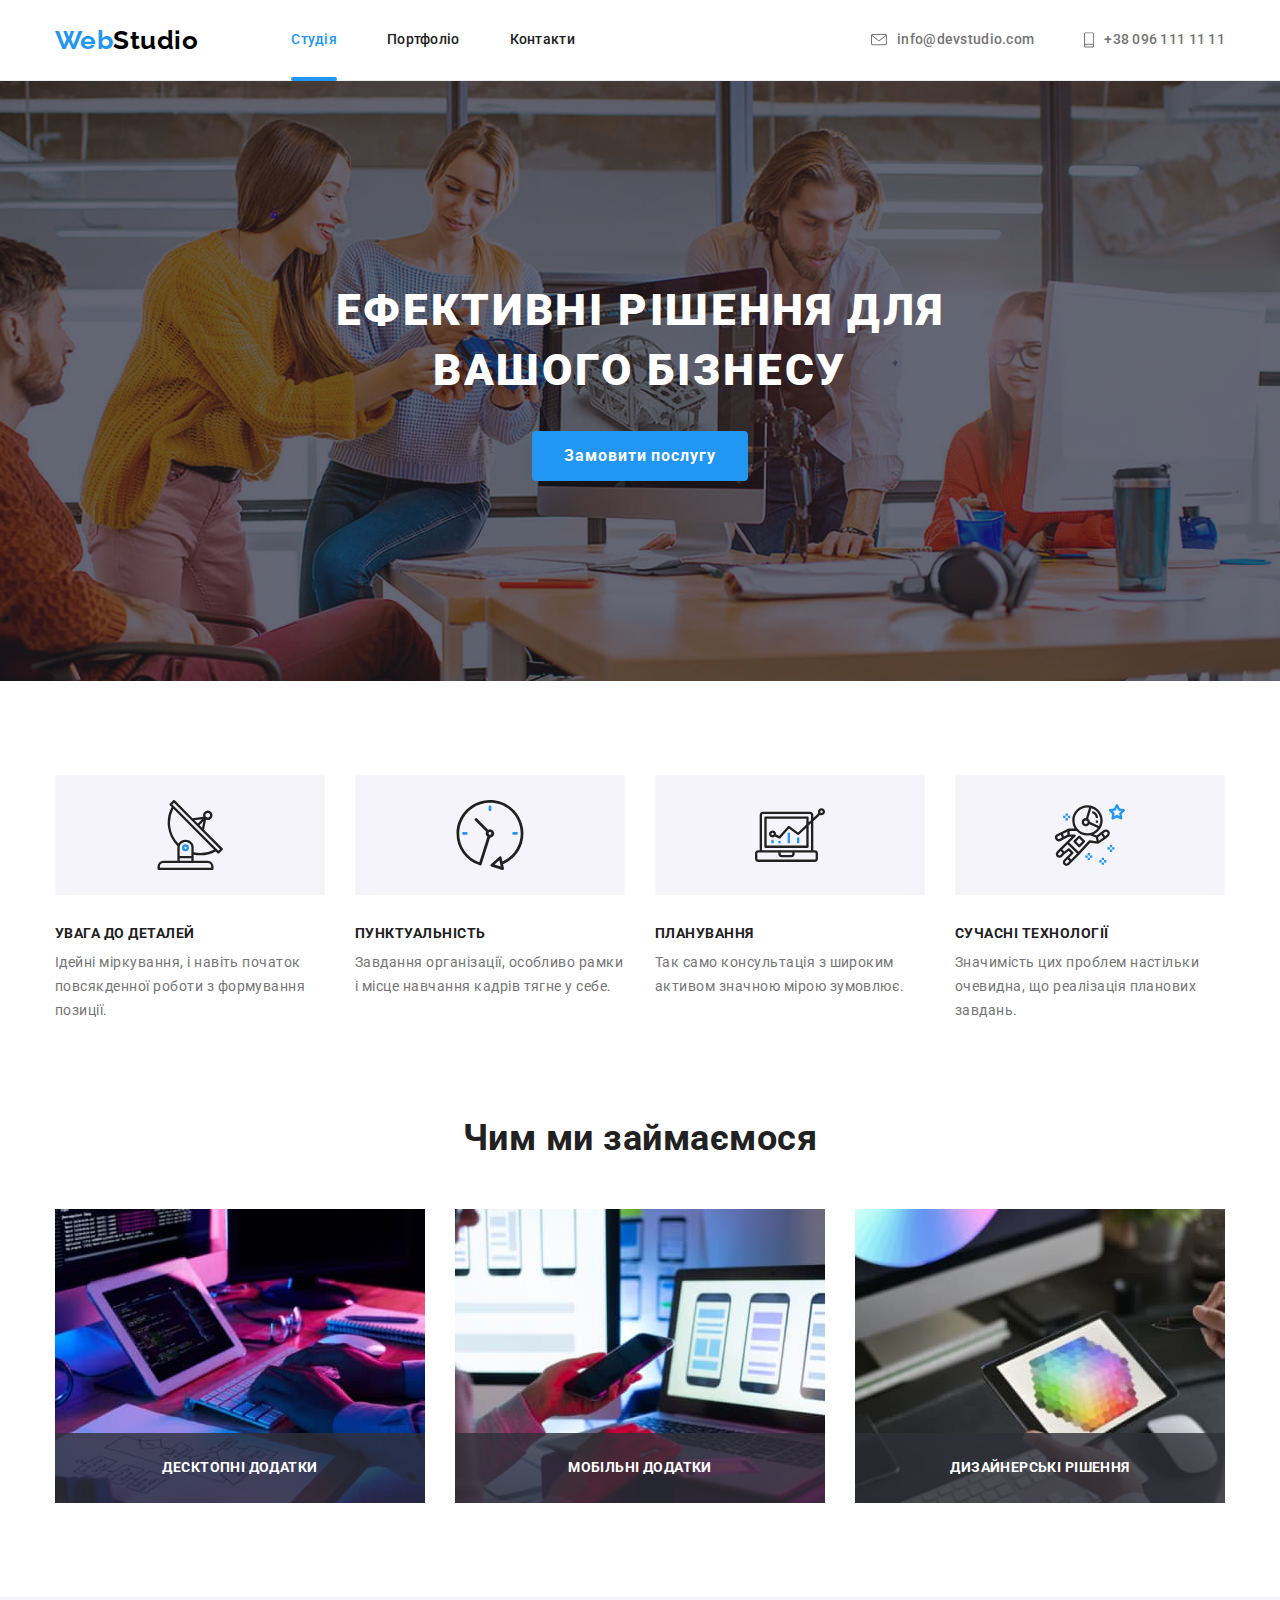
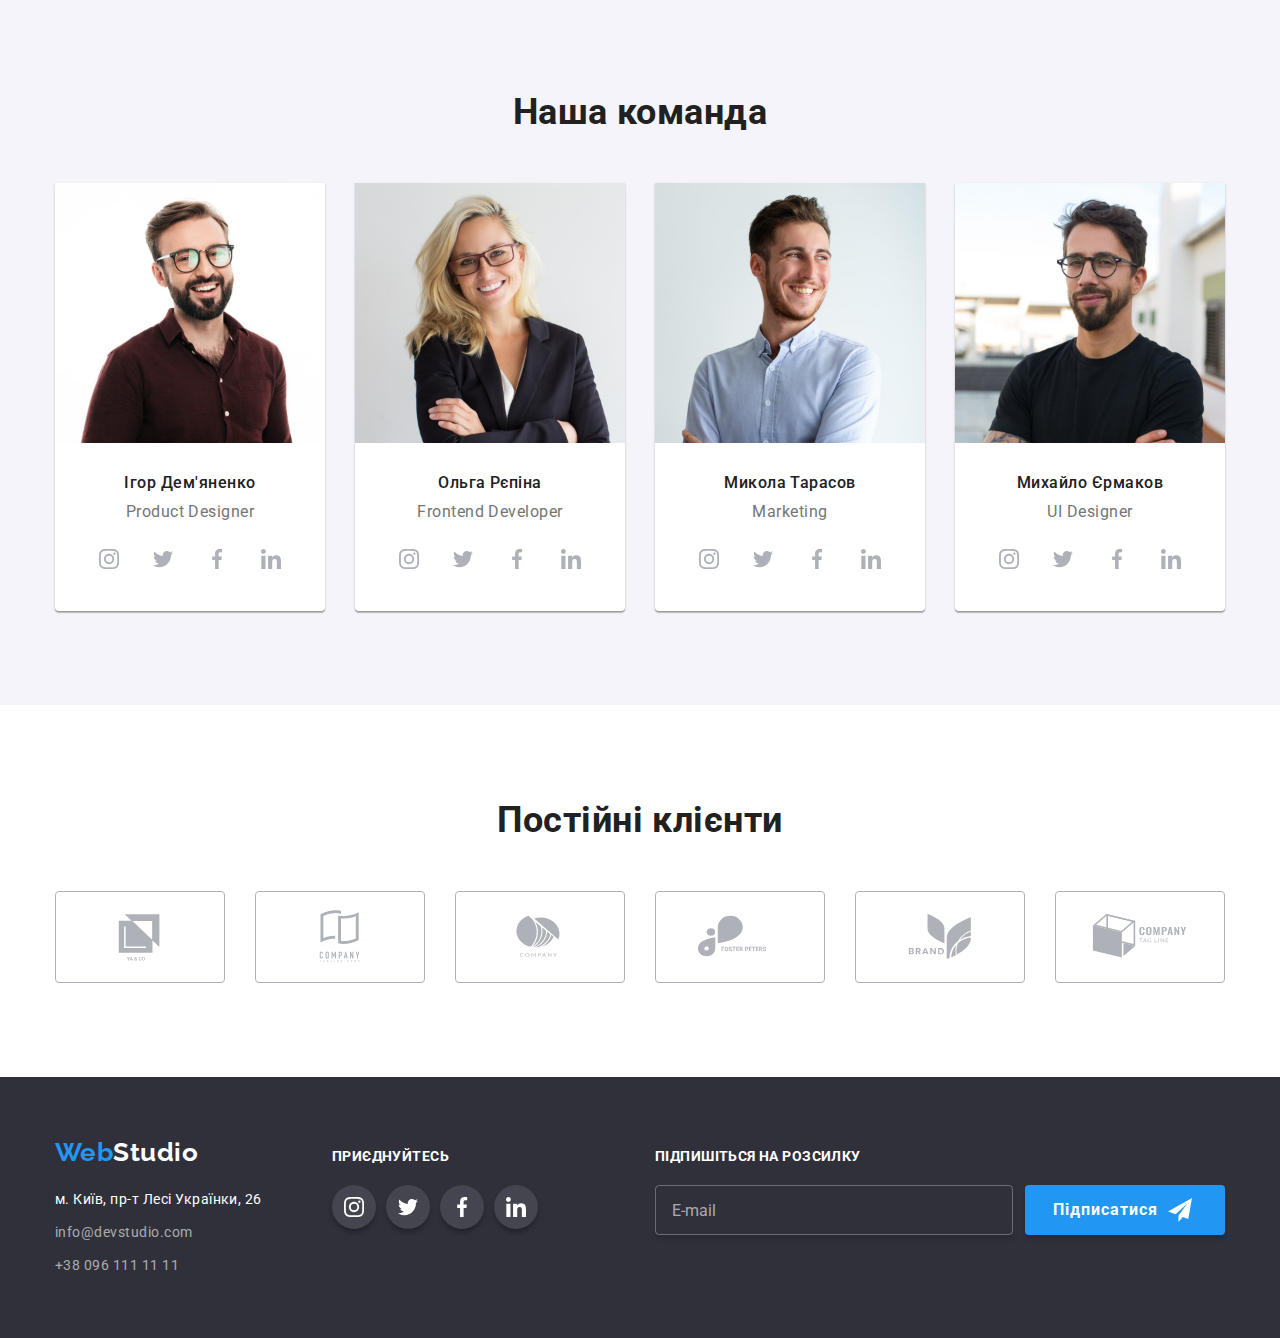
==== index.html @ f91b56c7 "Создаёт goit-markup-hw-08" ====
<!DOCTYPE html>
<html lang="uk">
<head>
  <meta charset="UTF-8">
  <meta http-equiv="X-UA-Compatible" content="IE=edge">
  <meta name="viewport" content="width=device-width, initial-scale=1.0">
  <title>Студія</title>
  <link href="https://fonts.googleapis.com/css2?family=Raleway:wght@700&family=Roboto:wght@400;500;700;900&display=swap"
    rel="stylesheet">
  <link rel="stylesheet" href="https://cdnjs.cloudflare.com/ajax/libs/modern-normalize/1.1.0/modern-normalize.min.css">
  <link rel="stylesheet" href="./css/style.css">
  <link rel="stylesheet" href="./css/main.min.css">
</head>

<body>
  <!--Шапка сайту-->
  <header class="page-header">
    <div class="container header">
      <nav class="header__nav-site">
        <a href="#" lang="en" class="header__logo">
          <span class="header__logo-web">Web</span>Studio
        </a>
        <ul class="header__nav  list">
          <li class="header__nav-item header__item-current"><a href="#" class="header__link-current">Студія</a></li>
          <li class="header__nav-item"><a href="./portfolio.html" class="header__nav-link">Портфоліо</a></li>
          <li class="header__nav-item"><a href="#" class="header__nav-link">Контакти</a></li>
        </ul>
      </nav>
      <ul class="header__com list">
        <li class="header__com-item">
          <a href="mailto:info@devstudio.com" class="header__com-link header__com-icon">
              <svg class="header__icon-mail" width="16" height="12">
                <use href="./images/icons.svg#icon-mail"></use>
              </svg>
            info@devstudio.com 
          </a>
        </li>
        <li class="header__com-item">
          <a href="tel:+380961111111" class="header__com-link header__com-icon">
            <svg class="header__icon-phone" width="10" height="16">
              <use href="./images/icons.svg#icon-phone"></use>
            </svg>
            +38 096 111 11 11
          </a>
        </li>
      </ul>
    </div>
  </header>

  <main>
    <!--Герой-->
    <div>
      <section class="hero">
        <div class="container ">
          <h1 class="hero-title">Ефективні рішення для<br> вашого бізнесу</h1>
          <button type="button" class="button-hero" data-modal-open>Замовити послугу</button>
        </div>
      </section>
    </div>
    <!--Особливості-->
    <section class="section-features">
      <div class="container">
        <h2 class="visually-hidden">Особливості</h2>

        <ul class="features list">
          <li class="feature-item">
            <div class="icon-features">
              <svg class="icon-antenna" width="70" height="70">
                <use href="./images/icons.svg#icon-antenna"></use>
              </svg>
            </div>
            <h3 class="title">УВАГА ДО ДЕТАЛЕЙ</h3>
            <p class="text">Ідейні міркування, і навіть початок повсякденної роботи з формування позиції.</p>
          </li>
          <li class="feature-item">
            <div class="icon-features">
              <svg class="icon-clock" width="70" height="70">
                <use href="./images/icons.svg#icon-clock"></use>
              </svg>
            </div>
            <h3 class="title">ПУНКТУАЛЬНІСТЬ</h3>
            <p class="text">Завдання організації, особливо рамки і місце навчання кадрів тягне у себе.</p>
          </li>
          <li class="feature-item">
            <div class="icon-features">
              <svg class="icon-diagram" width="70" height="70">
                <use href="./images/icons.svg#icon-diagram"></use>
              </svg>
            </div>
            <h3 class="title">ПЛАНУВАННЯ</h3>
            <p class="text">Так само консультація з широким активом значною мірою зумовлює.</p>
          </li>
          <li class="feature-item">
            <div class="icon-features">
              <svg class="icon-astronaut" width="70" height="70">
                <use href="./images/icons.svg#icon-astronaut"></use>
              </svg>
            </div>
              <h3 class="title">СУЧАСНІ ТЕХНОЛОГІЇ</h3>
              <p class="text">Значимість цих проблем настільки очевидна, що реалізація планових завдань.</p>
          </li>
        </ul>
      </div>
    </section>
    <!--Чим займаемося-->
    <section class="section">
      <div class="container">
        <h2 class="section-title">Чим ми займаємося</h2>
        <ul class="work list">
          <li class="work-item">
            <img src="./images/box1.jpg" alt="робота на планшеті" width="370">
            <p class="work-text">Десктопні додатки</p>
          </li>
          <li class="work-item">
            <img src="./images/box2.jpg" alt="робота на ноутбуці" width="370">
            <p class="work-text">Мобільні додатки</p>
          </li>
          <li class="work-item">
            <img src="./images/box3.jpg" alt="робота з електронним перо" width="370">
            <p class="work-text">Дизайнерські рішення</p>
          </li>
        </ul>
      </div>
    </section>
    <!--Команда-->
    <section class="section section-staff">
      <div class="container">
        <h2 class="section-title">Наша команда</h2>
        <ul class="staff list">
          <li class="staff-item">
            <img src="./images/img.jpg" alt="хлопець в темній сорочці" width="270">
            <div class="staff-border">
              <h3 class="title">Ігор Дем'яненко</h3>
              <p class="text" lang="en">Product Designer</p>
              <ul class="staff-soc-list list">
                <li class="staff-soc-item">
                  <a href="#" class="staff-soc-link">
                    <svg class="staff-soc-icon" width="20" height="20">
                      <use href="./images/icons.svg#icon-instagram"></use>
                    </svg>
                  </a>
                </li>
                <li class="staff-soc-item">
                  <a href="#" class="staff-soc-link">
                    <svg class="staff-soc-icon" width="20" height="20">
                      <use href="./images/icons.svg#icon-twitter"></use>
                    </svg>
                  </a>
                </li>
                <li class="staff-soc-item">
                  <a href="#" class="staff-soc-link">
                    <svg class="staff-soc-icon" width="20" height="20">
                      <use href="./images/icons.svg#icon-facebook"></use>
                    </svg>
                  </a>
                </li>
                <li class="staff-soc-item">
                  <a href="#" class="staff-soc-link">
                    <svg class="staff-soc-icon" width="20" height="20">
                      <use href="./images/icons.svg#icon-linkedin"></use>
                    </svg>
                  </a>
                </li>
              </ul>
            </div>
          </li>
          <li class="staff-item">
            <img src="./images/img(1).jpg" alt="дивчина" width="270">
            <div class="staff-border">
              <h3 class="title">Ольга Рєпіна</h3>
              <p class="text" lang="en">Frontend Developer</p>
              <ul class="staff-soc-list list">
                <li class="staff-soc-item">
                  <a href="#" class="staff-soc-link">
                    <svg class="staff-soc-icon" width="20" height="20">
                      <use href="./images/icons.svg#icon-instagram"></use>
                    </svg>
                  </a>
                </li>
                <li class="staff-soc-item">
                  <a href="#" class="staff-soc-link">
                    <svg class="staff-soc-icon" width="20" height="20">
                      <use href="./images/icons.svg#icon-twitter"></use>
                    </svg>
                  </a>
                </li>
                <li class="staff-soc-item">
                  <a href="#" class="staff-soc-link">
                    <svg class="staff-soc-icon" width="20" height="20">
                      <use href="./images/icons.svg#icon-facebook"></use>
                    </svg>
                  </a>
                </li>
                <li class="staff-soc-item">
                  <a href="#" class="staff-soc-link">
                    <svg class="staff-soc-icon" width="20" height="20">
                      <use href="./images/icons.svg#icon-linkedin"></use>
                    </svg>
                  </a>
                </li>
              </ul>
            </div>
          </li>
          <li class="staff-item">
            <img src="./images/img(2).jpg" alt="хлопець у світлій сорочці" width="270">
            <div class="staff-border">
              <h3 class="title">Микола Тарасов</h3>
              <p class="text" lang="en">Marketing</p>
              <ul class="staff-soc-list list">
                <li class="staff-soc-item">
                  <a href="#" class="staff-soc-link">
                    <svg class="staff-soc-icon" width="20" height="20">
                      <use href="./images/icons.svg#icon-instagram"></use>
                    </svg>
                  </a>
                </li>
                <li class="staff-soc-item">
                  <a href="#" class="staff-soc-link">
                    <svg class="staff-soc-icon" width="20" height="20">
                      <use href="./images/icons.svg#icon-twitter"></use>
                    </svg>
                  </a>
                </li>
                <li class="staff-soc-item">
                  <a href="#" class="staff-soc-link">
                    <svg class="staff-soc-icon" width="20" height="20">
                      <use href="./images/icons.svg#icon-facebook"></use>
                    </svg>
                  </a>
                </li>
                <li class="staff-soc-item">
                  <a href="#" class="staff-soc-link">
                    <svg class="staff-soc-icon" width="20" height="20">
                      <use href="./images/icons.svg#icon-linkedin"></use>
                    </svg>
                  </a>
                </li>
              </ul>
            </div>
          </li>
          <li class="staff-item">
            <img src="./images/img(3).jpg" alt="хлопець в чорній футболці" width="270">
            <div class="staff-border">
              <h3 class="title">Михайло Єрмаков</h3>
              <p class="text" lang="en">UI Designer</p>
              <ul class="staff-soc-list list">
                <li class="staff-soc-item">
                  <a href="#" class="staff-soc-link">
                    <svg class="staff-soc-icon" width="20" height="20">
                      <use href="./images/icons.svg#icon-instagram"></use>
                    </svg>
                  </a>
                </li>
                <li class="staff-soc-item">
                  <a href="#" class="staff-soc-link">
                    <svg class="staff-soc-icon" width="20" height="20">
                      <use href="./images/icons.svg#icon-twitter"></use>
                    </svg>
                  </a>
                </li>
                <li class="staff-soc-item">
                  <a href="#" class="staff-soc-link">
                    <svg class="staff-soc-icon" width="20" height="20">
                      <use href="./images/icons.svg#icon-facebook"></use>
                    </svg>
                  </a>
                </li>
                <li class="staff-soc-item">
                  <a href="#" class="staff-soc-link">
                    <svg class="staff-soc-icon" width="20" height="20">
                      <use href="./images/icons.svg#icon-linkedin"></use>
                    </svg>
                  </a>
                </li>
              </ul>
            </div>
          </li>
        </ul>
      </div>
    </section>
    <!--Постійні клиенти-->
    <section class="section">
      <div class="container">
        <h2 class="section-title">Постійні клієнти</h2>
        <ul class="clients-list list">
          <li class="client-item">
            <a href="#" class="client-link">
              <svg class="client-icon" width="106" height="60">
                <use href="./images/icons.svg#icon-client1"></use>
              </svg>
            </a>
              
          </li>
          <li class="client-item">
            <a href="#" class="client-link">
              <svg class="client-icon" width="106" height="60">
                <use href="./images/icons.svg#icon-client2"></use>
              </svg>
            </a>
              
          </li>
          <li class="client-item">
            <a href="#" class="client-link">
              <svg class="client-icon" width="106" height="60">
                <use href="./images/icons.svg#icon-client3"></use>
              </svg>
            </a>
              
          </li>
          <li class="client-item">
            <a href="#" class="client-link">
              <svg class="client-icon" width="106" height="60">
                <use href="./images/icons.svg#icon-client4"></use>
              </svg>
            </a>
              
          </li>
          <li class="client-item">
            <a href="#" class="client-link">
              <svg class="client-icon" width="106" height="60">
                <use href="./images/icons.svg#icon-client5"></use>
              </svg>
            </a>
              
          </li>
          <li class="client-item">
            <a href="#" class="client-link">
              <svg class="client-icon" width="106" height="60">
                <use href="./images/icons.svg#icon-client6"></use>
              </svg>
            </a>
              
          </li>
        </ul>
      </div>
    </section>
  </main>
  <!--Модальне вікно-->
  <div class="backdrop is-hidden"  data-modal>
    <div class="modal">
      <button class="modal-close" type="button"  data-modal-close>
        <svg class="close-icon" width="11" height="11">
          <use href="./images/icons.svg#icon-close"></use>
        </svg>
      </button>

      <p class="modal-title">Залиште свої дані, ми вам передзвонимо</p>
      <form class="modal-form">
        
        <div class="modal-field">
          <label class="modal-label" for="user-name">Ім'я</label>
          <div class="modal-input-svg">
            <input class="modal-input" type="text" name="name" id="user-name">
            <svg class="modal-icon" width="18" height="18">
              <use href="./images/icons.svg#icon-person-black"></use>
            </svg>
          </div>
        </div> 
        
        <div class="modal-field">
          <label class="modal-label" for="user-phon">Телефон</label>
          <div class="modal-input-svg">
            <input class="modal-input" type="tel" name="phon" id="user-phon">
            <svg class="modal-icon" width="18" height="18">
              <use href="./images/icons.svg#icon-phone-black"></use>
            </svg>
          </div>
        </div>
        
        <div class="modal-field">
          <label class="modal-label" for="user-email">Пошта</label>
          <div class="modal-input-svg">
            <input class="modal-input" type="email" name="email" id="user-email">
            <svg class="modal-icon" width="18" height="18">
              <use href="./images/icons.svg#icon-email-black"></use>
            </svg>
          </div>
        </div>
          
        <div class="modal-field">
          <label class="modal-label" for="user-text">Коментар</label>
          <textarea class="modal-comment"
            name="user-text" 
            id="user-text"
            placeholder="Введіть текст" 
          ></textarea>
        </div>
        <!-------------Кастомний чекбокс--------------->
        <label class="check-label">
          <input class="check-input" type="checkbox">
          
          <span class="check-box">
            <svg class="check-icon" width="16" height="15">
              <use href="./images/icons.svg#icon-check"></use>
            </svg>
          </span>
          <span class="check-text">Погоджуюся з розсилкою та приймаю <a href="#" class="check-pact">Умови договору</a></span>
        </label>

        <button class="button-send" type="submit">Відправити</button>
      </form>

    </div>
  </div>
  <!--Футер-->
  <footer class="bcg-footer">
    <div class="container footer">
      <div class="footer__aside-footer">
        <a href="#" lang="en" class="footer__aside-logo">
          <span class="footer__logo-web">Web</span>Studio
        </a>
        <address>
          <ul class="list">
            <li class="footer__aside-addr">
              <p class="footer__aside-text">м. Київ, пр-т Лесі Українки, 26</p>
            </li>
            <li class="footer__aside-com">
              <a href="mailto:info@devstudio.com" class="footer__aside-link">info@devstudio.com </a>
            </li>
            <li class="footer__aside-com">
              <a href="tel:+380961111111" class="footer__aside-link">+38 096 111 11 11 </a>
            </li>
          </ul>
        </address>
      </div>
      <!-- Соціальні мережі -->
      <div class="footer__soc-footer">
        <h2 class="footer__soc-title">Приєднуйтесь</h2>
        <ul class="footer__soc-list list">
          <li class="footer__soc-item">
            <a href="#" class="footer__soc-link">
              <svg class="footer__soc-icon" width="20" height="20">
                <use href="./images/icons.svg#icon-instagram"></use>
              </svg>
            </a>
          </li>
          <li class="footer__soc-item">
            <a href="#" class="footer__soc-link">
              <svg class="footer__soc-icon" width="20" height="20">
                <use href="./images/icons.svg#icon-twitter"></use>
              </svg>
            </a>
          </li>
          <li class="footer__soc-item">
            <a href="#" class="footer__soc-link">
              <svg class="footer__soc-icon" width="20" height="20">
                <use href="./images/icons.svg#icon-facebook"></use>
              </svg>
            </a>
          </li>
          <li class="footer__soc-item">
            <a href="#" class="footer__soc-link">
              <svg class="footer__soc-icon" width="20" height="20">
                <use href="./images/icons.svg#icon-linkedin"></use>
              </svg>
            </a>
          </li>
        </ul>
      </div>
      <!-- Форма на розсилку -->

      <div class="footer__form-footer">
        <p class="footer__form-label">Підпишіться на розсилку</p>
        <form class="footer__form-fild">
          <input class="footer__form-input" type="email" name="email" aria-label="Email" placeholder="E-mail">
          <button class="footer__form-btn" type="submit">Підписатися
            <svg class="footer__form-icon" width="24" height="24">
              <use href="./images/icons.svg#icon-send"></use>
            </svg>
          </button>
        </form>
      </div>
    </div>
  </footer>
  <!--Підключення js-скрипта-->
  <script src="./js/modal.js"></script>
</body>
</html>
---- css/main.min.css ----
body{background-color:var(--button-text-color);color:var(--primery-text-color);font-family:Roboto,sans-serif;letter-spacing:.03em}.list{padding:0;margin:0;list-style:none}h1,h2,h3,h4,h5,h6,p,ul{margin-top:0;margin-bottom:0;padding:0}.check-label{display:flex;align-items:center;margin-bottom:30px;font-size:14px;line-height:1.71;letter-spacing:.03em;color:#757575}.check-input{-webkit-appearance:none;-moz-appearance:none;appearance:none}.check-box{display:inline-flex;align-items:center;justify-content:center;width:16px;height:15px;margin-left:10px;margin-right:10px;border:2px solid var(--title-text-color);border-radius:2px}.check-input:checked+.check-box{background-color:var(--accent-color);border:1px solid var(--accent-color)}.check-input:focus+.check-box{border-color:var(--accent-color)}.check-icon{display:block;align-items:center;justify-content:center;opacity:0}.check-input:checked+.check-box .check-icon{opacity:1}.check-pact{color:#2196f3;text-decoration:underline}.button-send{display:flex;justify-content:center;border:0;border-radius:4px;padding:10px 52px;margin-left:125px;background-color:var(--accent-color);color:var(--button-text-color);font-family:Roboto,sans-serif;font-weight:700;font-size:16px;line-height:1.88;letter-spacing:.06em;cursor:pointer;box-shadow:0px 4px 4px rgba(0,0,0,.15);transition-property:background-color;transition-duration:250ms;transition-timing-function:var(--timing-function-hover)}.button-send:hover,.button-send:focus{background-color:var(--button-hero-hover)}.container{margin-left:auto;margin-right:auto;padding-left:15px;padding-right:15px;width:1200px}.backdrop{position:fixed;top:0;width:100%;height:100%;background-color:rgba(0,0,0,.2);transition:opacity 250ms linear,visibility 250ms linear}.modal{width:528px;min-height:581px;padding:40px;background-color:#fff;box-shadow:var(--shadow-modal);border-radius:4px;position:absolute;top:50%;left:50%;transform:translate(-50%, -50%) scale(1) rotate(360deg);transition:transform 250ms linear}.backdrop.is-hidden .modal{transform:translate(-50%, -50%) scale(0) rotate(0)}.modal-title{margin-bottom:12px;font-weight:700;font-size:20px;line-height:1.15;text-align:center;letter-spacing:.03em;color:var(--title-text-color)}.modal-close{position:absolute;top:8px;right:8px;width:30px;height:30px;border:1px solid rgba(0,0,0,.1);border-radius:50%;display:flex;align-items:center;justify-content:center;background:rgba(0,0,0,0);cursor:pointer;color:#000}.modal-close:hover,.modal-close:focus{box-shadow:var(--shadow-modal);color:var(--accent-color)}.close-icon{fill:currentColor}.is-hidden{opacity:0;visibility:hidden;pointer-events:none}.modal-field{position:relative;margin-bottom:10px}.modal-label{display:block;margin-bottom:4px;font-size:12px;line-height:1.17;letter-spacing:.01em;color:#757575}.modal-input-svg{position:relative}.modal-input{padding-left:42px;width:100%;height:40px;border:1px solid rgba(33,33,33,.2);border-radius:4px;background-color:rgba(0,0,0,0);color:var(--logo-heder-color);font-size:12px;outline:none;transition-property:box-shadow,border-color;transition-duration:250ms;transition-timing-function:var(--timing-function-hover)}.modal-input:hover,.modal-input:focus{border-color:var(--accent-color)}.modal-icon{position:absolute;left:12px;top:50%;transform:translateY(-50%);transition-property:fill;transition-duration:250ms;transition-timing-function:var(--timing-function-hover)}.modal-input:hover+.modal-icon,.modal-input:focus+.modal-icon{fill:var(--accent-color)}.modal-comment{width:100%;height:120px;padding:12px 16px;border:1px solid rgba(33,33,33,.2);border-radius:4px;font-size:12px;resize:none;outline:none}.modal-comment::-moz-placeholder{font-size:12px;line-height:1.17;letter-spacing:.01em;color:rgba(117,117,117,.5)}.modal-comment:-ms-input-placeholder{font-size:12px;line-height:1.17;letter-spacing:.01em;color:rgba(117,117,117,.5)}.modal-comment::placeholder{font-size:12px;line-height:1.17;letter-spacing:.01em;color:rgba(117,117,117,.5)}.modal-check{display:flex;justify-content:center;margin-top:20px;margin-bottom:30px;position:relative}h2{margin-bottom:50px}.section{padding-top:94px;padding-bottom:94px}.clients-list{display:flex;justify-content:center;align-items:center;gap:30px}.client-item{flex-basis:calc((100% - 150px)/6);height:92px}.client-link{width:100%;height:100%;display:flex;align-items:center;justify-content:center;color:#afb1b8;border:1px solid #afb1b8;border-radius:4px;transition-property:border,color;transition-duration:250ms;transition-timing-function:var(--timing-function-hover)}.client-link:hover,.client-link:focus{border:1px solid var(--accent-color);color:var(--accent-color)}.client-icon{fill:currentColor}.section-features{padding-top:94px}.features{display:flex;gap:30px}.features .title{margin-bottom:10px;color:var(--title-text-color);font-weight:700;font-size:14px;line-height:1,14;text-transform:uppercase}.features .text{color:var(--primery-text-color);font-size:14px;line-height:1.71}.feature-item{flex-basis:calc((100% - 90px)/4)}.link .text{color:var(--primery-text-color);font-size:14px;font-size:16px;line-height:1.88}.icon-features{margin-bottom:30px;padding-top:25px;padding-right:100px;padding-bottom:25px;padding-left:100px;height:120px;background-color:var(--button-white-bcg)}.icon-antenna{fill:currentColor}.icon-clock{fill:currentColor}.icon-diagram{fill:currentColor}.icon-astronaut{fill:currentColor}.bcg-footer{padding-top:60px;padding-bottom:60px;background-color:var(--hero-footer-bcg)}.footer{display:flex;align-items:baseline;justify-content:space-between}.footer__aside-logo{display:inline-block;margin-bottom:20px;color:var(--button-text-color);font-family:Raleway,sans-serif;font-weight:700;font-size:26px;line-height:1.19;text-decoration:none}.footer__aside-logo .footer__logo-web{color:var(--accent-color)}.footer__aside-text{margin-bottom:9px;color:var(--button-text-color);font-style:normal;font-size:14px;line-height:1.71}.footer__aside-com:not(:last-child){margin-bottom:9px}.footer__aside-link{padding-top:0;padding-bottom:0;color:var(--com-footer-color);font-style:normal;font-size:14px;line-height:1.71;text-decoration:none;transition-property:color;transition-duration:250ms;transition-timing-function:var(--timing-function-hover)}.footer__aside-link:hover,.footer__aside-link:focus{color:var(--accent-color)}.footer__soc-footer{margin-left:70px}.footer__soc-title{margin-bottom:20px;color:var(--button-text-color);text-transform:uppercase;font-weight:700;font-size:14px;line-height:1.14;letter-spacing:.03em}.footer__soc-list{display:flex;justify-content:left;gap:10px}.footer__soc-item{width:44px;height:44px}.footer__soc-link{width:100%;height:100%;border-radius:50%;display:flex;align-items:center;justify-content:center;color:var(--button-text-color);background:rgba(255,255,255,.1);box-shadow:0px 4px 4px rgba(0,0,0,.25);transition-property:background-color;transition-duration:250ms;transition-timing-function:var(--timing-function-hover)}.footer__soc-link:hover,.footer__soc-link:focus{background-color:var(--accent-color)}.footer__soc-icon{fill:currentColor}.footer__form-footer{position:relative;margin-left:auto}.footer__form-label{font-weight:700;font-size:14px;line-height:1.14;letter-spacing:.03em;text-transform:uppercase;color:var(--button-text-color)}.footer__form-fild{display:flex;align-items:flex-end;margin-left:auto}.footer__form-input{width:358px;height:50px;margin-top:20px;padding-left:16px;border:1px solid rgba(255,255,255,.3);box-shadow:0px 4px 4px rgba(0,0,0,.15);border-radius:4px;background-color:rgba(0,0,0,0);color:#fff}.footer__form-input::-moz-placeholder{color:rgba(255,255,255,.6)}.footer__form-input:-ms-input-placeholder{color:rgba(255,255,255,.6)}.footer__form-input::placeholder{color:rgba(255,255,255,.6)}.footer__form-btn{display:flex;align-items:center;width:200px;height:50px;margin-left:12px;padding-top:10px;padding-left:28px;padding-bottom:10px;padding-right:28px;background-color:var(--accent-color);vertical-align:center;box-shadow:0px 4px 4px rgba(0,0,0,.15);border-radius:4px;border:0;color:var(--button-text-color);font-family:Roboto,sans-serif;font-weight:700;font-size:16px;line-height:1.88;letter-spacing:.06em;cursor:pointer;transition-property:background-color;transition-duration:250ms;transition-timing-function:var(--timing-function-hover)}.footer__form-btn:hover,.footer__form-btn:focus{background-color:var(--button-hero-hover)}.footer__form-icon{margin-left:10px}.page-header{border-bottom:1px solid var(--border-color)}.header,.header__nav-site,.header__nav,.header__com{display:flex;align-items:center}.header__logo{color:var(--logo-heder-color);font-family:Raleway,sans-serif;font-weight:700;font-size:26px;line-height:1.19;text-decoration:none}.header__logo .header__logo-web{color:var(--accent-color)}.header__nav-item:not(:last-child){margin-right:50px}.header__nav{margin-left:93px;color:var(--title-text-color);font-weight:500;font-size:14px;line-height:1.14;letter-spacing:.02em}.header__nav-link{text-decoration:none;color:var(--title-text-color);transition-property:color;transition-duration:250ms;transition-timing-function:var(--timing-function-hover)}.header__nav-link:hover,.header__nav-link:focus{color:var(--accent-color)}.header__link-current{display:block;padding-top:32px;padding-bottom:32px;color:var(--accent-color);text-decoration:none}.header__link-current::before{content:"";position:absolute;width:100%;height:4px;left:0;bottom:-1px;background:var(--accent-color);border-radius:2px}.header__item-current{position:relative}.header__com-item+.header__com-item{margin-left:50px}.header__com{margin-left:auto;font-weight:500;font-size:14px;line-height:1.14;letter-spacing:.02em;text-decoration:none}.header__com-link{padding-top:32px;padding-bottom:32px;color:var(--primery-text-color);text-decoration:none;transition-property:color;transition-duration:250ms;transition-timing-function:var(--timing-function-hover)}.header__com-link:hover,.header__com-link:focus{color:var(--accent-color)}.header__com-icon{display:flex;align-items:center}.header__icon-mail{margin-right:10px;fill:currentColor}.header__icon-phone{margin-right:10px;fill:currentColor}.hero{max-width:1600px;min-height:600px;margin:0 auto;padding-top:200px;padding-bottom:200px;background-color:var(--hero-footer-bcg);background-image:linear-gradient(to right, rgba(47, 48, 58, 0.4), rgba(47, 48, 58, 0.4)),url(../images/bcg_Img.jpg);background-repeat:no-repeat;background-position:center;background-size:cover;align-items:center;text-align:center}.hero-title{margin-bottom:30px;color:var(--button-text-color);font-weight:900;font-size:44px;line-height:1.36;letter-spacing:.06em;text-transform:uppercase}.hero .button-hero{padding:10px 32px;margin:0;border:0;border-radius:4px;background-color:var(--accent-color);color:var(--button-text-color);font-family:Roboto,sans-serif;font-weight:500;font-weight:700;font-size:16px;line-height:1.9;letter-spacing:.06em;cursor:pointer;transition-property:background-color;transition-duration:250ms;transition-timing-function:var(--timing-function-hover)}.hero .button-hero:hover,.hero .button-hero:focus{background-color:var(--button-hero-hover)}.section-staff{background-color:var(--button-white-bcg)}.staff{display:flex;gap:30px}.staff-item{flex-basis:calc((100% - 90px)/4);background-color:var(--button-text-color);box-shadow:0px 1px 3px rgba(0,0,0,.12),0px 1px 1px rgba(0,0,0,.14),0px 2px 1px rgba(0,0,0,.2);border-radius:0px 0px 4px 4px}.staff .title{margin-bottom:10px;color:var(--title-text-color);font-weight:500;font-size:16px;line-height:1.19;text-align:center}.staff .text{margin-bottom:16px;font-weight:400;font-size:16px;line-height:1.19;text-align:center}.staff-border{padding-top:30px;padding-bottom:30px}.staff-soc-list{display:flex;justify-content:center;gap:10px}.staff-soc-item{width:44px;height:44px}.staff-soc-link{width:100%;height:100%;border-radius:50%;display:flex;align-items:center;justify-content:center;color:#afb1b8;transition-property:background-color;transition-duration:250ms;transition-timing-function:var(--timing-function-hover)}.staff-soc-link:hover,.staff-soc-link:focus{background-color:var(--accent-color)}.staff-soc-icon{transition:fill 250ms var(--timing-function-hover);fill:currentColor}.staff-soc-link:hover .staff-soc-icon,.staff-soc-link:focus .staff-soc-icon{fill:var(--button-text-color)}.work{display:flex;gap:30px}.work-item{flex-basis:calc((100% - 60px)/3);position:relative}.work-text{padding-top:27px;padding-bottom:27px;font-weight:700;font-size:14px;line-height:1.14;text-align:center;letter-spacing:.03em;text-transform:uppercase;color:var(--button-text-color);width:100%;background-color:rgba(47,48,58,.8);position:absolute;bottom:0;left:0}.filters{display:flex;justify-content:center;margin-bottom:50px}.filter-item:not(:last-child){margin-right:8px}.button{border:0;padding:6px 22px;min-width:73px;border-radius:4px;background-color:var(--button-white-bcg);color:var(--title-text-color);font-family:Roboto,sans-serif;font-weight:500;font-size:16px;line-height:1.62;cursor:pointer;transition-property:background-color,color,box-shadow;transition-duration:250ms;transition-timing-function:var(--timing-function-hover)}.button:hover,.button:focus{background-color:var(--accent-color);color:var(--button-text-color);box-shadow:0 3px 1px 0 rgba(0,0,0,.1),0 1px 2px 0 rgba(0,0,0,.08),0 2px 2px 0 rgba(0,0,0,.12)}.projects{display:flex;flex-wrap:wrap;gap:30px}.projects .link{padding-top:0;padding-bottom:0;text-decoration:none}.project-item{flex-basis:calc((100% - 60px)/3)}.project-link{display:block;transition-property:box-shadow;transition-duration:250ms;transition-timing-function:var(--timing-function-hover)}.project-link:hover,.project-link:focus{box-shadow:var(--shadow-cards-button)}.project-overlay{position:relative;overflow:hidden}.project-text{display:flex;align-items:center;justify-content:center;position:absolute;top:0;left:0;margin:auto;padding-right:24px;padding-left:24px;width:100%;height:100%;background-color:rgba(33,150,243,.9);color:var(--button-text-color);font-size:18px;line-height:1.56;letter-spacing:.03em;transform:translateY(100%);opacity:0;transition:transform 250ms var(--timing-function-hover),opacity 250ms var(--timing-function-hover)}.project-link:hover .project-text,.project-link:focus .project-text{opacity:1;transform:translateY(0)}.section-title{color:var(--title-text-color);font-weight:700;font-size:36px;line-height:1.17;text-align:center}.link .section-title{margin-bottom:4px;color:var(--title-text-color);font-weight:700;font-size:18px;line-height:2;letter-spacing:.06em;text-align:left}.project-border{padding:20px 24px;border-right:1px solid var(--border-color);border-bottom:1px solid var(--border-color);border-left:1px solid var(--border-color)}img{display:block;max-width:100%;height:auto}.visually-hidden{position:absolute;white-space:nowrap;width:1px;height:1px;overflow:hidden;border:0;padding:0;clip:rect(0 0 0 0);-webkit-clip-path:inset(50%);clip-path:inset(50%);margin:-1px}:root{--primery-text-color: #757575;--title-text-color: #212121;--accent-color: #2196F3;--button-white-bcg: #F5F4FA;--button-text-color: #FFFFFF;--hero-footer-bcg: #2F303A;--logo-heder-color: #000;--com-footer-color: rgba(255, 255, 255, 0.6);--border-color: #ECECEC;--button-hero-hover: #188CE8;--shadow-cards-button: 0 4px 4px 0 rgba(0, 0, 0, 0.25);--timing-function-hover: cubic-bezier(0.4, 0, 0.2, 1);--shadow-modal: 0px 1px 3px rgba(0, 0, 0, 0.12), 0px 1px 1px rgba(0, 0, 0, 0.14), 0px 2px 1px rgba(0, 0, 0, 0.2)}/*# sourceMappingURL=main.min.css.map */
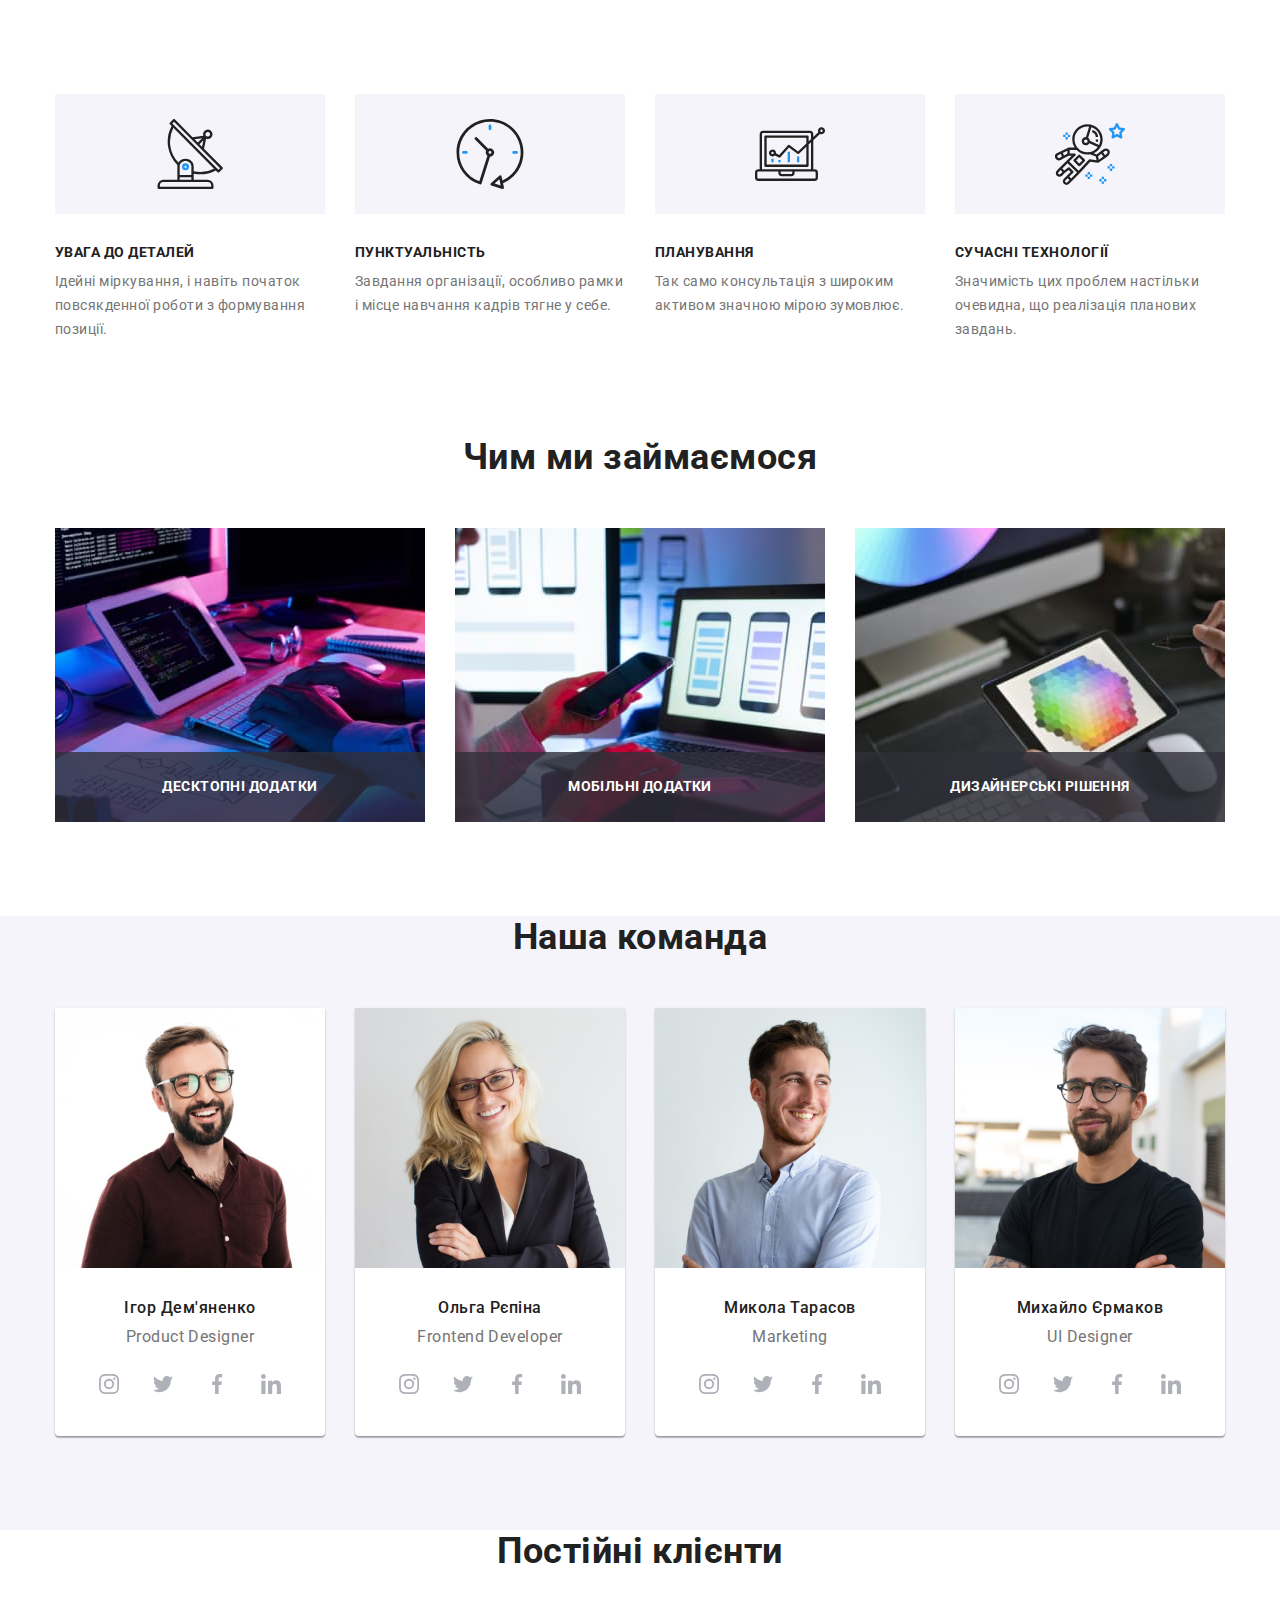
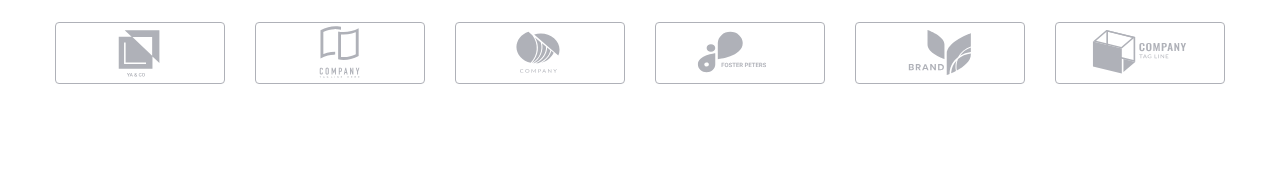
==== commit 7b5cdf9f: "добавляет адаптивную вёрстку" ====
--- a/index.html
+++ b/index.html
@@ -14,7 +14,7 @@
 
 <body>
   <!--Шапка сайту-->
-  <header class="page-header">
+  <!-- <header class="page-header">
     <div class="container header">
       <nav class="header__nav-site">
         <a href="#" lang="en" class="header__logo">
@@ -45,118 +45,118 @@
         </li>
       </ul>
     </div>
-  </header>
+  </header> -->
 
   <main>
     <!--Герой-->
-    <div>
+    <!-- <div>
       <section class="hero">
         <div class="container ">
           <h1 class="hero-title">Ефективні рішення для<br> вашого бізнесу</h1>
           <button type="button" class="button-hero" data-modal-open>Замовити послугу</button>
         </div>
       </section>
-    </div>
+    </div> -->
     <!--Особливості-->
-    <section class="section-features">
+    <section class="section features">
       <div class="container">
         <h2 class="visually-hidden">Особливості</h2>
 
-        <ul class="features list">
-          <li class="feature-item">
-            <div class="icon-features">
-              <svg class="icon-antenna" width="70" height="70">
+        <ul class="features__list list">
+          <li class="features__item">
+            <div class="features__icon">
+              <svg class="features__icon-antenna" width="70" height="70">
                 <use href="./images/icons.svg#icon-antenna"></use>
               </svg>
             </div>
-            <h3 class="title">УВАГА ДО ДЕТАЛЕЙ</h3>
-            <p class="text">Ідейні міркування, і навіть початок повсякденної роботи з формування позиції.</p>
-          </li>
-          <li class="feature-item">
-            <div class="icon-features">
-              <svg class="icon-clock" width="70" height="70">
+            <h3 class="features__title">УВАГА ДО ДЕТАЛЕЙ</h3>
+            <p class="features__text">Ідейні міркування, і навіть початок повсякденної роботи з формування позиції.</p>
+          </li>
+          <li class="features__item">
+            <div class="features__icon">
+              <svg class="features__icon-clock" width="70" height="70">
                 <use href="./images/icons.svg#icon-clock"></use>
               </svg>
             </div>
-            <h3 class="title">ПУНКТУАЛЬНІСТЬ</h3>
-            <p class="text">Завдання організації, особливо рамки і місце навчання кадрів тягне у себе.</p>
-          </li>
-          <li class="feature-item">
-            <div class="icon-features">
-              <svg class="icon-diagram" width="70" height="70">
+            <h3 class="features__title">ПУНКТУАЛЬНІСТЬ</h3>
+            <p class="features__text">Завдання організації, особливо рамки і місце навчання кадрів тягне у себе.</p>
+          </li>
+          <li class="features__item">
+            <div class="features__icon">
+              <svg class="features__icon-diagram" width="70" height="70">
                 <use href="./images/icons.svg#icon-diagram"></use>
               </svg>
             </div>
-            <h3 class="title">ПЛАНУВАННЯ</h3>
-            <p class="text">Так само консультація з широким активом значною мірою зумовлює.</p>
-          </li>
-          <li class="feature-item">
-            <div class="icon-features">
-              <svg class="icon-astronaut" width="70" height="70">
+            <h3 class="features__title">ПЛАНУВАННЯ</h3>
+            <p class="features__text">Так само консультація з широким активом значною мірою зумовлює.</p>
+          </li>
+          <li class="features__item">
+            <div class="features__icon">
+              <svg class="features__icon-astronaut" width="70" height="70">
                 <use href="./images/icons.svg#icon-astronaut"></use>
               </svg>
             </div>
-              <h3 class="title">СУЧАСНІ ТЕХНОЛОГІЇ</h3>
-              <p class="text">Значимість цих проблем настільки очевидна, що реалізація планових завдань.</p>
+              <h3 class="features__title">СУЧАСНІ ТЕХНОЛОГІЇ</h3>
+              <p class="features__text">Значимість цих проблем настільки очевидна, що реалізація планових завдань.</p>
           </li>
         </ul>
       </div>
     </section>
     <!--Чим займаемося-->
-    <section class="section">
+    <section class="section work">
       <div class="container">
-        <h2 class="section-title">Чим ми займаємося</h2>
-        <ul class="work list">
-          <li class="work-item">
+        <h2 class="work__title">Чим ми займаємося</h2>
+        <ul class="work__list list">
+          <li class="work__item">
             <img src="./images/box1.jpg" alt="робота на планшеті" width="370">
-            <p class="work-text">Десктопні додатки</p>
-          </li>
-          <li class="work-item">
+            <p class="work__text">Десктопні додатки</p>
+          </li>
+          <li class="work__item">
             <img src="./images/box2.jpg" alt="робота на ноутбуці" width="370">
-            <p class="work-text">Мобільні додатки</p>
-          </li>
-          <li class="work-item">
+            <p class="work__text">Мобільні додатки</p>
+          </li>
+          <li class="work__item">
             <img src="./images/box3.jpg" alt="робота з електронним перо" width="370">
-            <p class="work-text">Дизайнерські рішення</p>
+            <p class="work__text">Дизайнерські рішення</p>
           </li>
         </ul>
       </div>
     </section>
     <!--Команда-->
-    <section class="section section-staff">
+    <section class="section staff">
       <div class="container">
-        <h2 class="section-title">Наша команда</h2>
-        <ul class="staff list">
-          <li class="staff-item">
+        <h2 class="staff__section-title">Наша команда</h2>
+        <ul class="staff__list list">
+          <li class="staff__item">
             <img src="./images/img.jpg" alt="хлопець в темній сорочці" width="270">
-            <div class="staff-border">
-              <h3 class="title">Ігор Дем'яненко</h3>
-              <p class="text" lang="en">Product Designer</p>
-              <ul class="staff-soc-list list">
-                <li class="staff-soc-item">
-                  <a href="#" class="staff-soc-link">
-                    <svg class="staff-soc-icon" width="20" height="20">
+            <div class="staff__border">
+              <h3 class="staff__title">Ігор Дем'яненко</h3>
+              <p class="staff__text" lang="en">Product Designer</p>
+              <ul class="staff__soc-list list">
+                <li class="staff__soc-item">
+                  <a href="#" class="staff__soc-link">
+                    <svg class="staff__soc-icon" width="20" height="20">
                       <use href="./images/icons.svg#icon-instagram"></use>
                     </svg>
                   </a>
                 </li>
-                <li class="staff-soc-item">
-                  <a href="#" class="staff-soc-link">
-                    <svg class="staff-soc-icon" width="20" height="20">
+                <li class="staff__soc-item"> 
+                  <a href="#" class="staff__soc-link">
+                    <svg class="staff__soc-icon" width="20" height="20">
                       <use href="./images/icons.svg#icon-twitter"></use>
                     </svg>
                   </a>
                 </li>
-                <li class="staff-soc-item">
-                  <a href="#" class="staff-soc-link">
-                    <svg class="staff-soc-icon" width="20" height="20">
+                <li class="staff__soc-item">
+                  <a href="#" class="staff__soc-link">
+                    <svg class="staff__soc-icon" width="20" height="20">
                       <use href="./images/icons.svg#icon-facebook"></use>
                     </svg>
                   </a>
                 </li>
-                <li class="staff-soc-item">
-                  <a href="#" class="staff-soc-link">
-                    <svg class="staff-soc-icon" width="20" height="20">
+                <li class="staff__soc-item">
+                  <a href="#" class="staff__soc-link">
+                    <svg class="staff__soc-icon" width="20" height="20">
                       <use href="./images/icons.svg#icon-linkedin"></use>
                     </svg>
                   </a>
@@ -164,36 +164,36 @@
               </ul>
             </div>
           </li>
-          <li class="staff-item">
+          <li class="staff__item">
             <img src="./images/img(1).jpg" alt="дивчина" width="270">
-            <div class="staff-border">
-              <h3 class="title">Ольга Рєпіна</h3>
-              <p class="text" lang="en">Frontend Developer</p>
-              <ul class="staff-soc-list list">
-                <li class="staff-soc-item">
-                  <a href="#" class="staff-soc-link">
-                    <svg class="staff-soc-icon" width="20" height="20">
+            <div class="staff__border">
+              <h3 class="staff__title">Ольга Рєпіна</h3>
+              <p class="staff__text" lang="en">Frontend Developer</p>
+              <ul class="staff__soc-list list">
+                <li class="staff__soc-item">
+                  <a href="#" class="staff__soc-link">
+                    <svg class="staff__soc-icon" width="20" height="20">
                       <use href="./images/icons.svg#icon-instagram"></use>
                     </svg>
                   </a>
                 </li>
-                <li class="staff-soc-item">
-                  <a href="#" class="staff-soc-link">
-                    <svg class="staff-soc-icon" width="20" height="20">
+                <li class="staff__soc-item">
+                  <a href="#" class="staff__soc-link">
+                    <svg class="staff__soc-icon" width="20" height="20">
                       <use href="./images/icons.svg#icon-twitter"></use>
                     </svg>
                   </a>
                 </li>
-                <li class="staff-soc-item">
-                  <a href="#" class="staff-soc-link">
-                    <svg class="staff-soc-icon" width="20" height="20">
+                <li class="staff__soc-item">
+                  <a href="#" class="staff__soc-link">
+                    <svg class="staff__soc-icon" width="20" height="20">
                       <use href="./images/icons.svg#icon-facebook"></use>
                     </svg>
                   </a>
                 </li>
-                <li class="staff-soc-item">
-                  <a href="#" class="staff-soc-link">
-                    <svg class="staff-soc-icon" width="20" height="20">
+                <li class="staff__soc-item">
+                  <a href="#" class="staff__soc-link">
+                    <svg class="staff__soc-icon" width="20" height="20">
                       <use href="./images/icons.svg#icon-linkedin"></use>
                     </svg>
                   </a>
@@ -201,36 +201,36 @@
               </ul>
             </div>
           </li>
-          <li class="staff-item">
+          <li class="staff__item">
             <img src="./images/img(2).jpg" alt="хлопець у світлій сорочці" width="270">
-            <div class="staff-border">
-              <h3 class="title">Микола Тарасов</h3>
-              <p class="text" lang="en">Marketing</p>
-              <ul class="staff-soc-list list">
-                <li class="staff-soc-item">
-                  <a href="#" class="staff-soc-link">
-                    <svg class="staff-soc-icon" width="20" height="20">
+            <div class="staff__border">
+              <h3 class="staff__title">Микола Тарасов</h3>
+              <p class="staff__text" lang="en">Marketing</p>
+              <ul class="staff__soc-list list">
+                <li class="staff__soc-item">
+                  <a href="#" class="staff__soc-link">
+                    <svg class="staff__soc-icon" width="20" height="20">
                       <use href="./images/icons.svg#icon-instagram"></use>
                     </svg>
                   </a>
                 </li>
-                <li class="staff-soc-item">
-                  <a href="#" class="staff-soc-link">
-                    <svg class="staff-soc-icon" width="20" height="20">
+                <li class="staff__soc-item">
+                  <a href="#" class="staff__soc-link">
+                    <svg class="staff__soc-icon" width="20" height="20">
                       <use href="./images/icons.svg#icon-twitter"></use>
                     </svg>
                   </a>
                 </li>
-                <li class="staff-soc-item">
-                  <a href="#" class="staff-soc-link">
-                    <svg class="staff-soc-icon" width="20" height="20">
+                <li class="staff__soc-item">
+                  <a href="#" class="staff__soc-link">
+                    <svg class="staff__soc-icon" width="20" height="20">
                       <use href="./images/icons.svg#icon-facebook"></use>
                     </svg>
                   </a>
                 </li>
-                <li class="staff-soc-item">
-                  <a href="#" class="staff-soc-link">
-                    <svg class="staff-soc-icon" width="20" height="20">
+                <li class="staff__soc-item">
+                  <a href="#" class="staff__soc-link">
+                    <svg class="staff__soc-icon" width="20" height="20">
                       <use href="./images/icons.svg#icon-linkedin"></use>
                     </svg>
                   </a>
@@ -238,36 +238,36 @@
               </ul>
             </div>
           </li>
-          <li class="staff-item">
+          <li class="staff__item">
             <img src="./images/img(3).jpg" alt="хлопець в чорній футболці" width="270">
-            <div class="staff-border">
-              <h3 class="title">Михайло Єрмаков</h3>
-              <p class="text" lang="en">UI Designer</p>
-              <ul class="staff-soc-list list">
-                <li class="staff-soc-item">
-                  <a href="#" class="staff-soc-link">
-                    <svg class="staff-soc-icon" width="20" height="20">
+            <div class="staff__border">
+              <h3 class="staff__title">Михайло Єрмаков</h3>
+              <p class="staff__text" lang="en">UI Designer</p>
+              <ul class="staff__soc-list list">
+                <li class="staff__soc-item">
+                  <a href="#" class="staff__soc-link">
+                    <svg class="staff__soc-icon" width="20" height="20">
                       <use href="./images/icons.svg#icon-instagram"></use>
                     </svg>
                   </a>
                 </li>
-                <li class="staff-soc-item">
-                  <a href="#" class="staff-soc-link">
-                    <svg class="staff-soc-icon" width="20" height="20">
+                <li class="staff__soc-item">
+                  <a href="#" class="staff__soc-link">
+                    <svg class="staff__soc-icon" width="20" height="20">
                       <use href="./images/icons.svg#icon-twitter"></use>
                     </svg>
                   </a>
                 </li>
-                <li class="staff-soc-item">
-                  <a href="#" class="staff-soc-link">
-                    <svg class="staff-soc-icon" width="20" height="20">
+                <li class="staff__soc-item">
+                  <a href="#" class="staff__soc-link">
+                    <svg class="staff__soc-icon" width="20" height="20">
                       <use href="./images/icons.svg#icon-facebook"></use>
                     </svg>
                   </a>
                 </li>
-                <li class="staff-soc-item">
-                  <a href="#" class="staff-soc-link">
-                    <svg class="staff-soc-icon" width="20" height="20">
+                <li class="staff__soc-item">
+                  <a href="#" class="staff__soc-link">
+                    <svg class="staff__soc-icon" width="20" height="20">
                       <use href="./images/icons.svg#icon-linkedin"></use>
                     </svg>
                   </a>
@@ -277,55 +277,51 @@
           </li>
         </ul>
       </div>
-    </section>
+    </section> 
     <!--Постійні клиенти-->
-    <section class="section">
+    <section class="section clients">
       <div class="container">
-        <h2 class="section-title">Постійні клієнти</h2>
-        <ul class="clients-list list">
-          <li class="client-item">
-            <a href="#" class="client-link">
-              <svg class="client-icon" width="106" height="60">
+        <h2 class="clients__section-title">Постійні клієнти</h2>
+        <ul class="clients__list list">
+          <li class="clients__item">
+            <a href="#" class="clients__link">
+              <svg class="clients__icon" width="106" height="60">
                 <use href="./images/icons.svg#icon-client1"></use>
               </svg>
             </a>
+          </li>
+          <li class="clients__item">
+            <a href="#" class="clients__link">
+              <svg class="clients__icon" width="106" height="60">
+                <use href="./images/icons.svg#icon-client2"></use>
+              </svg>
+            </a>
+          </li>
+          <li class="clients__item">
+            <a href="#" class="clients__link">
+              <svg class="clients__icon" width="106" height="60">
+                <use href="./images/icons.svg#icon-client3"></use>
+              </svg>
+            </a>
+          </li>
+          <li class="clients__item">
+            <a href="#" class="clients__link">
+              <svg class="clients__icon" width="106" height="60">
+                <use href="./images/icons.svg#icon-client4"></use>
+              </svg>
+            </a>
+          </li>
+          <li class="clients__item">
+            <a href="#" class="clients__link">
+              <svg class="clients__icon" width="106" height="60">
+                <use href="./images/icons.svg#icon-client5"></use>
+              </svg>
+            </a>
               
           </li>
-          <li class="client-item">
-            <a href="#" class="client-link">
-              <svg class="client-icon" width="106" height="60">
-                <use href="./images/icons.svg#icon-client2"></use>
-              </svg>
-            </a>
-              
-          </li>
-          <li class="client-item">
-            <a href="#" class="client-link">
-              <svg class="client-icon" width="106" height="60">
-                <use href="./images/icons.svg#icon-client3"></use>
-              </svg>
-            </a>
-              
-          </li>
-          <li class="client-item">
-            <a href="#" class="client-link">
-              <svg class="client-icon" width="106" height="60">
-                <use href="./images/icons.svg#icon-client4"></use>
-              </svg>
-            </a>
-              
-          </li>
-          <li class="client-item">
-            <a href="#" class="client-link">
-              <svg class="client-icon" width="106" height="60">
-                <use href="./images/icons.svg#icon-client5"></use>
-              </svg>
-            </a>
-              
-          </li>
-          <li class="client-item">
-            <a href="#" class="client-link">
-              <svg class="client-icon" width="106" height="60">
+          <li class="clients__item">
+            <a href="#" class="clients__link">
+              <svg class="clients__icon" width="106" height="60">
                 <use href="./images/icons.svg#icon-client6"></use>
               </svg>
             </a>
@@ -336,7 +332,7 @@
     </section>
   </main>
   <!--Модальне вікно-->
-  <div class="backdrop is-hidden"  data-modal>
+  <!-- <div class="backdrop is-hidden"  data-modal>
     <div class="modal">
       <button class="modal-close" type="button"  data-modal-close>
         <svg class="close-icon" width="11" height="11">
@@ -384,9 +380,9 @@
             id="user-text"
             placeholder="Введіть текст" 
           ></textarea>
-        </div>
+        </div> -->
         <!-------------Кастомний чекбокс--------------->
-        <label class="check-label">
+        <!-- <label class="check-label">
           <input class="check-input" type="checkbox">
           
           <span class="check-box">
@@ -401,9 +397,9 @@
       </form>
 
     </div>
-  </div>
+  </div> -->
   <!--Футер-->
-  <footer class="bcg-footer">
+  <!-- <footer class="bcg-footer">
     <div class="container footer">
       <div class="footer__aside-footer">
         <a href="#" lang="en" class="footer__aside-logo">
@@ -422,9 +418,9 @@
             </li>
           </ul>
         </address>
-      </div>
+      </div> -->
       <!-- Соціальні мережі -->
-      <div class="footer__soc-footer">
+      <!-- <div class="footer__soc-footer">
         <h2 class="footer__soc-title">Приєднуйтесь</h2>
         <ul class="footer__soc-list list">
           <li class="footer__soc-item">
@@ -456,10 +452,9 @@
             </a>
           </li>
         </ul>
-      </div>
+      </div> -->
       <!-- Форма на розсилку -->
-
-      <div class="footer__form-footer">
+      <!-- <div class="footer__form-footer">
         <p class="footer__form-label">Підпишіться на розсилку</p>
         <form class="footer__form-fild">
           <input class="footer__form-input" type="email" name="email" aria-label="Email" placeholder="E-mail">
@@ -471,7 +466,7 @@
         </form>
       </div>
     </div>
-  </footer>
+  </footer> -->
   <!--Підключення js-скрипта-->
   <script src="./js/modal.js"></script>
 </body>
--- a/css/main.min.css
+++ b/css/main.min.css
@@ -1 +1 @@
-body{background-color:var(--button-text-color);color:var(--primery-text-color);font-family:Roboto,sans-serif;letter-spacing:.03em}.list{padding:0;margin:0;list-style:none}h1,h2,h3,h4,h5,h6,p,ul{margin-top:0;margin-bottom:0;padding:0}.check-label{display:flex;align-items:center;margin-bottom:30px;font-size:14px;line-height:1.71;letter-spacing:.03em;color:#757575}.check-input{-webkit-appearance:none;-moz-appearance:none;appearance:none}.check-box{display:inline-flex;align-items:center;justify-content:center;width:16px;height:15px;margin-left:10px;margin-right:10px;border:2px solid var(--title-text-color);border-radius:2px}.check-input:checked+.check-box{background-color:var(--accent-color);border:1px solid var(--accent-color)}.check-input:focus+.check-box{border-color:var(--accent-color)}.check-icon{display:block;align-items:center;justify-content:center;opacity:0}.check-input:checked+.check-box .check-icon{opacity:1}.check-pact{color:#2196f3;text-decoration:underline}.button-send{display:flex;justify-content:center;border:0;border-radius:4px;padding:10px 52px;margin-left:125px;background-color:var(--accent-color);color:var(--button-text-color);font-family:Roboto,sans-serif;font-weight:700;font-size:16px;line-height:1.88;letter-spacing:.06em;cursor:pointer;box-shadow:0px 4px 4px rgba(0,0,0,.15);transition-property:background-color;transition-duration:250ms;transition-timing-function:var(--timing-function-hover)}.button-send:hover,.button-send:focus{background-color:var(--button-hero-hover)}.container{margin-left:auto;margin-right:auto;padding-left:15px;padding-right:15px;width:1200px}.backdrop{position:fixed;top:0;width:100%;height:100%;background-color:rgba(0,0,0,.2);transition:opacity 250ms linear,visibility 250ms linear}.modal{width:528px;min-height:581px;padding:40px;background-color:#fff;box-shadow:var(--shadow-modal);border-radius:4px;position:absolute;top:50%;left:50%;transform:translate(-50%, -50%) scale(1) rotate(360deg);transition:transform 250ms linear}.backdrop.is-hidden .modal{transform:translate(-50%, -50%) scale(0) rotate(0)}.modal-title{margin-bottom:12px;font-weight:700;font-size:20px;line-height:1.15;text-align:center;letter-spacing:.03em;color:var(--title-text-color)}.modal-close{position:absolute;top:8px;right:8px;width:30px;height:30px;border:1px solid rgba(0,0,0,.1);border-radius:50%;display:flex;align-items:center;justify-content:center;background:rgba(0,0,0,0);cursor:pointer;color:#000}.modal-close:hover,.modal-close:focus{box-shadow:var(--shadow-modal);color:var(--accent-color)}.close-icon{fill:currentColor}.is-hidden{opacity:0;visibility:hidden;pointer-events:none}.modal-field{position:relative;margin-bottom:10px}.modal-label{display:block;margin-bottom:4px;font-size:12px;line-height:1.17;letter-spacing:.01em;color:#757575}.modal-input-svg{position:relative}.modal-input{padding-left:42px;width:100%;height:40px;border:1px solid rgba(33,33,33,.2);border-radius:4px;background-color:rgba(0,0,0,0);color:var(--logo-heder-color);font-size:12px;outline:none;transition-property:box-shadow,border-color;transition-duration:250ms;transition-timing-function:var(--timing-function-hover)}.modal-input:hover,.modal-input:focus{border-color:var(--accent-color)}.modal-icon{position:absolute;left:12px;top:50%;transform:translateY(-50%);transition-property:fill;transition-duration:250ms;transition-timing-function:var(--timing-function-hover)}.modal-input:hover+.modal-icon,.modal-input:focus+.modal-icon{fill:var(--accent-color)}.modal-comment{width:100%;height:120px;padding:12px 16px;border:1px solid rgba(33,33,33,.2);border-radius:4px;font-size:12px;resize:none;outline:none}.modal-comment::-moz-placeholder{font-size:12px;line-height:1.17;letter-spacing:.01em;color:rgba(117,117,117,.5)}.modal-comment:-ms-input-placeholder{font-size:12px;line-height:1.17;letter-spacing:.01em;color:rgba(117,117,117,.5)}.modal-comment::placeholder{font-size:12px;line-height:1.17;letter-spacing:.01em;color:rgba(117,117,117,.5)}.modal-check{display:flex;justify-content:center;margin-top:20px;margin-bottom:30px;position:relative}h2{margin-bottom:50px}.section{padding-top:94px;padding-bottom:94px}.clients-list{display:flex;justify-content:center;align-items:center;gap:30px}.client-item{flex-basis:calc((100% - 150px)/6);height:92px}.client-link{width:100%;height:100%;display:flex;align-items:center;justify-content:center;color:#afb1b8;border:1px solid #afb1b8;border-radius:4px;transition-property:border,color;transition-duration:250ms;transition-timing-function:var(--timing-function-hover)}.client-link:hover,.client-link:focus{border:1px solid var(--accent-color);color:var(--accent-color)}.client-icon{fill:currentColor}.section-features{padding-top:94px}.features{display:flex;gap:30px}.features .title{margin-bottom:10px;color:var(--title-text-color);font-weight:700;font-size:14px;line-height:1,14;text-transform:uppercase}.features .text{color:var(--primery-text-color);font-size:14px;line-height:1.71}.feature-item{flex-basis:calc((100% - 90px)/4)}.link .text{color:var(--primery-text-color);font-size:14px;font-size:16px;line-height:1.88}.icon-features{margin-bottom:30px;padding-top:25px;padding-right:100px;padding-bottom:25px;padding-left:100px;height:120px;background-color:var(--button-white-bcg)}.icon-antenna{fill:currentColor}.icon-clock{fill:currentColor}.icon-diagram{fill:currentColor}.icon-astronaut{fill:currentColor}.bcg-footer{padding-top:60px;padding-bottom:60px;background-color:var(--hero-footer-bcg)}.footer{display:flex;align-items:baseline;justify-content:space-between}.footer__aside-logo{display:inline-block;margin-bottom:20px;color:var(--button-text-color);font-family:Raleway,sans-serif;font-weight:700;font-size:26px;line-height:1.19;text-decoration:none}.footer__aside-logo .footer__logo-web{color:var(--accent-color)}.footer__aside-text{margin-bottom:9px;color:var(--button-text-color);font-style:normal;font-size:14px;line-height:1.71}.footer__aside-com:not(:last-child){margin-bottom:9px}.footer__aside-link{padding-top:0;padding-bottom:0;color:var(--com-footer-color);font-style:normal;font-size:14px;line-height:1.71;text-decoration:none;transition-property:color;transition-duration:250ms;transition-timing-function:var(--timing-function-hover)}.footer__aside-link:hover,.footer__aside-link:focus{color:var(--accent-color)}.footer__soc-footer{margin-left:70px}.footer__soc-title{margin-bottom:20px;color:var(--button-text-color);text-transform:uppercase;font-weight:700;font-size:14px;line-height:1.14;letter-spacing:.03em}.footer__soc-list{display:flex;justify-content:left;gap:10px}.footer__soc-item{width:44px;height:44px}.footer__soc-link{width:100%;height:100%;border-radius:50%;display:flex;align-items:center;justify-content:center;color:var(--button-text-color);background:rgba(255,255,255,.1);box-shadow:0px 4px 4px rgba(0,0,0,.25);transition-property:background-color;transition-duration:250ms;transition-timing-function:var(--timing-function-hover)}.footer__soc-link:hover,.footer__soc-link:focus{background-color:var(--accent-color)}.footer__soc-icon{fill:currentColor}.footer__form-footer{position:relative;margin-left:auto}.footer__form-label{font-weight:700;font-size:14px;line-height:1.14;letter-spacing:.03em;text-transform:uppercase;color:var(--button-text-color)}.footer__form-fild{display:flex;align-items:flex-end;margin-left:auto}.footer__form-input{width:358px;height:50px;margin-top:20px;padding-left:16px;border:1px solid rgba(255,255,255,.3);box-shadow:0px 4px 4px rgba(0,0,0,.15);border-radius:4px;background-color:rgba(0,0,0,0);color:#fff}.footer__form-input::-moz-placeholder{color:rgba(255,255,255,.6)}.footer__form-input:-ms-input-placeholder{color:rgba(255,255,255,.6)}.footer__form-input::placeholder{color:rgba(255,255,255,.6)}.footer__form-btn{display:flex;align-items:center;width:200px;height:50px;margin-left:12px;padding-top:10px;padding-left:28px;padding-bottom:10px;padding-right:28px;background-color:var(--accent-color);vertical-align:center;box-shadow:0px 4px 4px rgba(0,0,0,.15);border-radius:4px;border:0;color:var(--button-text-color);font-family:Roboto,sans-serif;font-weight:700;font-size:16px;line-height:1.88;letter-spacing:.06em;cursor:pointer;transition-property:background-color;transition-duration:250ms;transition-timing-function:var(--timing-function-hover)}.footer__form-btn:hover,.footer__form-btn:focus{background-color:var(--button-hero-hover)}.footer__form-icon{margin-left:10px}.page-header{border-bottom:1px solid var(--border-color)}.header,.header__nav-site,.header__nav,.header__com{display:flex;align-items:center}.header__logo{color:var(--logo-heder-color);font-family:Raleway,sans-serif;font-weight:700;font-size:26px;line-height:1.19;text-decoration:none}.header__logo .header__logo-web{color:var(--accent-color)}.header__nav-item:not(:last-child){margin-right:50px}.header__nav{margin-left:93px;color:var(--title-text-color);font-weight:500;font-size:14px;line-height:1.14;letter-spacing:.02em}.header__nav-link{text-decoration:none;color:var(--title-text-color);transition-property:color;transition-duration:250ms;transition-timing-function:var(--timing-function-hover)}.header__nav-link:hover,.header__nav-link:focus{color:var(--accent-color)}.header__link-current{display:block;padding-top:32px;padding-bottom:32px;color:var(--accent-color);text-decoration:none}.header__link-current::before{content:"";position:absolute;width:100%;height:4px;left:0;bottom:-1px;background:var(--accent-color);border-radius:2px}.header__item-current{position:relative}.header__com-item+.header__com-item{margin-left:50px}.header__com{margin-left:auto;font-weight:500;font-size:14px;line-height:1.14;letter-spacing:.02em;text-decoration:none}.header__com-link{padding-top:32px;padding-bottom:32px;color:var(--primery-text-color);text-decoration:none;transition-property:color;transition-duration:250ms;transition-timing-function:var(--timing-function-hover)}.header__com-link:hover,.header__com-link:focus{color:var(--accent-color)}.header__com-icon{display:flex;align-items:center}.header__icon-mail{margin-right:10px;fill:currentColor}.header__icon-phone{margin-right:10px;fill:currentColor}.hero{max-width:1600px;min-height:600px;margin:0 auto;padding-top:200px;padding-bottom:200px;background-color:var(--hero-footer-bcg);background-image:linear-gradient(to right, rgba(47, 48, 58, 0.4), rgba(47, 48, 58, 0.4)),url(../images/bcg_Img.jpg);background-repeat:no-repeat;background-position:center;background-size:cover;align-items:center;text-align:center}.hero-title{margin-bottom:30px;color:var(--button-text-color);font-weight:900;font-size:44px;line-height:1.36;letter-spacing:.06em;text-transform:uppercase}.hero .button-hero{padding:10px 32px;margin:0;border:0;border-radius:4px;background-color:var(--accent-color);color:var(--button-text-color);font-family:Roboto,sans-serif;font-weight:500;font-weight:700;font-size:16px;line-height:1.9;letter-spacing:.06em;cursor:pointer;transition-property:background-color;transition-duration:250ms;transition-timing-function:var(--timing-function-hover)}.hero .button-hero:hover,.hero .button-hero:focus{background-color:var(--button-hero-hover)}.section-staff{background-color:var(--button-white-bcg)}.staff{display:flex;gap:30px}.staff-item{flex-basis:calc((100% - 90px)/4);background-color:var(--button-text-color);box-shadow:0px 1px 3px rgba(0,0,0,.12),0px 1px 1px rgba(0,0,0,.14),0px 2px 1px rgba(0,0,0,.2);border-radius:0px 0px 4px 4px}.staff .title{margin-bottom:10px;color:var(--title-text-color);font-weight:500;font-size:16px;line-height:1.19;text-align:center}.staff .text{margin-bottom:16px;font-weight:400;font-size:16px;line-height:1.19;text-align:center}.staff-border{padding-top:30px;padding-bottom:30px}.staff-soc-list{display:flex;justify-content:center;gap:10px}.staff-soc-item{width:44px;height:44px}.staff-soc-link{width:100%;height:100%;border-radius:50%;display:flex;align-items:center;justify-content:center;color:#afb1b8;transition-property:background-color;transition-duration:250ms;transition-timing-function:var(--timing-function-hover)}.staff-soc-link:hover,.staff-soc-link:focus{background-color:var(--accent-color)}.staff-soc-icon{transition:fill 250ms var(--timing-function-hover);fill:currentColor}.staff-soc-link:hover .staff-soc-icon,.staff-soc-link:focus .staff-soc-icon{fill:var(--button-text-color)}.work{display:flex;gap:30px}.work-item{flex-basis:calc((100% - 60px)/3);position:relative}.work-text{padding-top:27px;padding-bottom:27px;font-weight:700;font-size:14px;line-height:1.14;text-align:center;letter-spacing:.03em;text-transform:uppercase;color:var(--button-text-color);width:100%;background-color:rgba(47,48,58,.8);position:absolute;bottom:0;left:0}.filters{display:flex;justify-content:center;margin-bottom:50px}.filter-item:not(:last-child){margin-right:8px}.button{border:0;padding:6px 22px;min-width:73px;border-radius:4px;background-color:var(--button-white-bcg);color:var(--title-text-color);font-family:Roboto,sans-serif;font-weight:500;font-size:16px;line-height:1.62;cursor:pointer;transition-property:background-color,color,box-shadow;transition-duration:250ms;transition-timing-function:var(--timing-function-hover)}.button:hover,.button:focus{background-color:var(--accent-color);color:var(--button-text-color);box-shadow:0 3px 1px 0 rgba(0,0,0,.1),0 1px 2px 0 rgba(0,0,0,.08),0 2px 2px 0 rgba(0,0,0,.12)}.projects{display:flex;flex-wrap:wrap;gap:30px}.projects .link{padding-top:0;padding-bottom:0;text-decoration:none}.project-item{flex-basis:calc((100% - 60px)/3)}.project-link{display:block;transition-property:box-shadow;transition-duration:250ms;transition-timing-function:var(--timing-function-hover)}.project-link:hover,.project-link:focus{box-shadow:var(--shadow-cards-button)}.project-overlay{position:relative;overflow:hidden}.project-text{display:flex;align-items:center;justify-content:center;position:absolute;top:0;left:0;margin:auto;padding-right:24px;padding-left:24px;width:100%;height:100%;background-color:rgba(33,150,243,.9);color:var(--button-text-color);font-size:18px;line-height:1.56;letter-spacing:.03em;transform:translateY(100%);opacity:0;transition:transform 250ms var(--timing-function-hover),opacity 250ms var(--timing-function-hover)}.project-link:hover .project-text,.project-link:focus .project-text{opacity:1;transform:translateY(0)}.section-title{color:var(--title-text-color);font-weight:700;font-size:36px;line-height:1.17;text-align:center}.link .section-title{margin-bottom:4px;color:var(--title-text-color);font-weight:700;font-size:18px;line-height:2;letter-spacing:.06em;text-align:left}.project-border{padding:20px 24px;border-right:1px solid var(--border-color);border-bottom:1px solid var(--border-color);border-left:1px solid var(--border-color)}img{display:block;max-width:100%;height:auto}.visually-hidden{position:absolute;white-space:nowrap;width:1px;height:1px;overflow:hidden;border:0;padding:0;clip:rect(0 0 0 0);-webkit-clip-path:inset(50%);clip-path:inset(50%);margin:-1px}:root{--primery-text-color: #757575;--title-text-color: #212121;--accent-color: #2196F3;--button-white-bcg: #F5F4FA;--button-text-color: #FFFFFF;--hero-footer-bcg: #2F303A;--logo-heder-color: #000;--com-footer-color: rgba(255, 255, 255, 0.6);--border-color: #ECECEC;--button-hero-hover: #188CE8;--shadow-cards-button: 0 4px 4px 0 rgba(0, 0, 0, 0.25);--timing-function-hover: cubic-bezier(0.4, 0, 0.2, 1);--shadow-modal: 0px 1px 3px rgba(0, 0, 0, 0.12), 0px 1px 1px rgba(0, 0, 0, 0.14), 0px 2px 1px rgba(0, 0, 0, 0.2)}/*# sourceMappingURL=main.min.css.map */+body{background-color:var(--button-text-color);color:var(--primery-text-color);font-family:Roboto,sans-serif;letter-spacing:.03em}img{display:block;max-width:100%;height:auto;width:100%}.list{padding:0;margin:0;list-style:none}h1,h2,h3,h4,h5,h6,p,ul{margin-top:0;margin-bottom:0;padding:0}.check-label{display:flex;align-items:center;margin-bottom:30px;font-size:14px;line-height:1.71;letter-spacing:.03em;color:#757575}.check-input{-webkit-appearance:none;-moz-appearance:none;appearance:none}.check-box{display:inline-flex;align-items:center;justify-content:center;width:16px;height:15px;margin-left:10px;margin-right:10px;border:2px solid var(--title-text-color);border-radius:2px}.check-input:checked+.check-box{background-color:var(--accent-color);border:1px solid var(--accent-color)}.check-input:focus+.check-box{border-color:var(--accent-color)}.check-icon{display:block;align-items:center;justify-content:center;opacity:0}.check-input:checked+.check-box .check-icon{opacity:1}.check-pact{color:#2196f3;text-decoration:underline}.button-send{display:flex;justify-content:center;border:0;border-radius:4px;padding:10px 52px;margin-left:125px;background-color:var(--accent-color);color:var(--button-text-color);font-family:Roboto,sans-serif;font-weight:700;font-size:16px;line-height:1.88;letter-spacing:.06em;cursor:pointer;box-shadow:0px 4px 4px rgba(0,0,0,.15);transition-property:background-color;transition-duration:250ms;transition-timing-function:var(--timing-function-hover)}.button-send:hover,.button-send:focus{background-color:var(--button-hero-hover)}.container{margin-left:auto;margin-right:auto;padding-left:15px;padding-right:15px;width:100%}@media screen and (min-width: 480px){.container{max-width:480px}}@media screen and (min-width: 768px){.container{max-width:768px}}@media screen and (min-width: 1200px){.container{max-width:1200px}}.backdrop{position:fixed;top:0;width:100%;height:100%;background-color:rgba(0,0,0,.2);transition:opacity 250ms linear,visibility 250ms linear}.modal{width:528px;min-height:581px;padding:40px;background-color:#fff;box-shadow:var(--shadow-modal);border-radius:4px;position:absolute;top:50%;left:50%;transform:translate(-50%, -50%) scale(1) rotate(360deg);transition:transform 250ms linear}.backdrop.is-hidden .modal{transform:translate(-50%, -50%) scale(0) rotate(0)}.modal-title{margin-bottom:12px;font-weight:700;font-size:20px;line-height:1.15;text-align:center;letter-spacing:.03em;color:var(--title-text-color)}.modal-close{position:absolute;top:8px;right:8px;width:30px;height:30px;border:1px solid rgba(0,0,0,.1);border-radius:50%;display:flex;align-items:center;justify-content:center;background:rgba(0,0,0,0);cursor:pointer;color:#000}.modal-close:hover,.modal-close:focus{box-shadow:var(--shadow-modal);color:var(--accent-color)}.close-icon{fill:currentColor}.is-hidden{opacity:0;visibility:hidden;pointer-events:none}.modal-field{position:relative;margin-bottom:10px}.modal-label{display:block;margin-bottom:4px;font-size:12px;line-height:1.17;letter-spacing:.01em;color:#757575}.modal-input-svg{position:relative}.modal-input{padding-left:42px;width:100%;height:40px;border:1px solid rgba(33,33,33,.2);border-radius:4px;background-color:rgba(0,0,0,0);color:var(--logo-heder-color);font-size:12px;outline:none;transition-property:box-shadow,border-color;transition-duration:250ms;transition-timing-function:var(--timing-function-hover)}.modal-input:hover,.modal-input:focus{border-color:var(--accent-color)}.modal-icon{position:absolute;left:12px;top:50%;transform:translateY(-50%);transition-property:fill;transition-duration:250ms;transition-timing-function:var(--timing-function-hover)}.modal-input:hover+.modal-icon,.modal-input:focus+.modal-icon{fill:var(--accent-color)}.modal-comment{width:100%;height:120px;padding:12px 16px;border:1px solid rgba(33,33,33,.2);border-radius:4px;font-size:12px;resize:none;outline:none}.modal-comment::-moz-placeholder{font-size:12px;line-height:1.17;letter-spacing:.01em;color:rgba(117,117,117,.5)}.modal-comment:-ms-input-placeholder{font-size:12px;line-height:1.17;letter-spacing:.01em;color:rgba(117,117,117,.5)}.modal-comment::placeholder{font-size:12px;line-height:1.17;letter-spacing:.01em;color:rgba(117,117,117,.5)}.modal-check{display:flex;justify-content:center;margin-top:20px;margin-bottom:30px;position:relative}h2{margin-bottom:50px}.section{padding-bottom:60px}@media screen and (min-width: 1200px){.section{padding-bottom:94px}}.clients__section-title{color:var(--title-text-color);font-weight:700;font-size:36px;line-height:1.17;text-align:center}.clients__list{display:flex;flex-wrap:wrap;justify-content:center;align-items:center;gap:30px}.clients__item{flex-basis:calc((100% - 30px)/2)}@media screen and (min-width: 768px){.clients__item{flex-basis:calc((100% - 60px)/3)}}@media screen and (min-width: 1200px){.clients__item{flex-basis:calc((100% - 150px)/6)}}.clients__link{width:100%;height:100%;display:flex;align-items:center;justify-content:center;color:#afb1b8;border:1px solid #afb1b8;border-radius:4px;transition-property:border,color;transition-duration:250ms;transition-timing-function:var(--timing-function-hover)}.clients__link:hover,.clients__link:focus{border:1px solid var(--accent-color);color:var(--accent-color)}.clients__icon{fill:currentColor}.features{padding-top:60px}@media screen and (min-width: 1200px){.features{padding-top:94px}}.features__list .features__title{margin-bottom:10px;color:var(--title-text-color);font-weight:700;font-size:14px;line-height:1,14;text-transform:uppercase;text-align:center}@media screen and (min-width: 768px){.features__list .features__title{text-align:left}}.features__list .features__text{color:var(--primery-text-color);font-size:14px;line-height:1.71}@media screen and (min-width: 768px){.features__list{display:flex;flex-wrap:wrap;gap:30px}}.features__item{padding-bottom:30px}@media screen and (min-width: 768px){.features__item{flex-basis:calc((100% - 30px)/2);padding-bottom:0}}@media screen and (min-width: 1200px){.features__item{flex-basis:calc((100% - 90px)/4)}}.features__icon{display:flex;align-items:center;justify-content:center;margin-left:auto;margin-right:auto;max-width:100%;width:100%;margin-bottom:30px;height:120px;background-color:var(--button-white-bcg)}.features__icon-antenna{fill:currentColor}.features__icon-clock{fill:currentColor}.features__icon-diagram{fill:currentColor}.features__icon-astronaut{fill:currentColor}.bcg-footer{padding-top:60px;padding-bottom:60px;background-color:var(--hero-footer-bcg)}.footer{display:flex;align-items:baseline;justify-content:space-between}.footer__aside-logo{display:inline-block;margin-bottom:20px;color:var(--button-text-color);font-family:Raleway,sans-serif;font-weight:700;font-size:26px;line-height:1.19;text-decoration:none}.footer__aside-logo .footer__logo-web{color:var(--accent-color)}.footer__aside-text{margin-bottom:9px;color:var(--button-text-color);font-style:normal;font-size:14px;line-height:1.71}.footer__aside-com:not(:last-child){margin-bottom:9px}.footer__aside-link{padding-top:0;padding-bottom:0;color:var(--com-footer-color);font-style:normal;font-size:14px;line-height:1.71;text-decoration:none;transition-property:color;transition-duration:250ms;transition-timing-function:var(--timing-function-hover)}.footer__aside-link:hover,.footer__aside-link:focus{color:var(--accent-color)}.footer__soc-footer{margin-left:70px}.footer__soc-title{margin-bottom:20px;color:var(--button-text-color);text-transform:uppercase;font-weight:700;font-size:14px;line-height:1.14;letter-spacing:.03em}.footer__soc-list{display:flex;justify-content:left;gap:10px}.footer__soc-item{width:44px;height:44px}.footer__soc-link{width:100%;height:100%;border-radius:50%;display:flex;align-items:center;justify-content:center;color:var(--button-text-color);background:rgba(255,255,255,.1);box-shadow:0px 4px 4px rgba(0,0,0,.25);transition-property:background-color;transition-duration:250ms;transition-timing-function:var(--timing-function-hover)}.footer__soc-link:hover,.footer__soc-link:focus{background-color:var(--accent-color)}.footer__soc-icon{fill:currentColor}.footer__form-footer{position:relative;margin-left:auto}.footer__form-label{font-weight:700;font-size:14px;line-height:1.14;letter-spacing:.03em;text-transform:uppercase;color:var(--button-text-color)}.footer__form-fild{display:flex;align-items:flex-end;margin-left:auto}.footer__form-input{width:358px;height:50px;margin-top:20px;padding-left:16px;border:1px solid rgba(255,255,255,.3);box-shadow:0px 4px 4px rgba(0,0,0,.15);border-radius:4px;background-color:rgba(0,0,0,0);color:#fff}.footer__form-input::-moz-placeholder{color:rgba(255,255,255,.6)}.footer__form-input:-ms-input-placeholder{color:rgba(255,255,255,.6)}.footer__form-input::placeholder{color:rgba(255,255,255,.6)}.footer__form-btn{display:flex;align-items:center;width:200px;height:50px;margin-left:12px;padding-top:10px;padding-left:28px;padding-bottom:10px;padding-right:28px;background-color:var(--accent-color);vertical-align:center;box-shadow:0px 4px 4px rgba(0,0,0,.15);border-radius:4px;border:0;color:var(--button-text-color);font-family:Roboto,sans-serif;font-weight:700;font-size:16px;line-height:1.88;letter-spacing:.06em;cursor:pointer;transition-property:background-color;transition-duration:250ms;transition-timing-function:var(--timing-function-hover)}.footer__form-btn:hover,.footer__form-btn:focus{background-color:var(--button-hero-hover)}.footer__form-icon{margin-left:10px}.page-header{border-bottom:1px solid var(--border-color)}.header,.header__nav-site,.header__nav,.header__com{display:flex;align-items:center}.header__logo{color:var(--logo-heder-color);font-family:Raleway,sans-serif;font-weight:700;font-size:26px;line-height:1.19;text-decoration:none}.header__logo .header__logo-web{color:var(--accent-color)}.header__nav-item:not(:last-child){margin-right:50px}.header__nav{margin-left:93px;color:var(--title-text-color);font-weight:500;font-size:14px;line-height:1.14;letter-spacing:.02em}.header__nav-link{text-decoration:none;color:var(--title-text-color);transition-property:color;transition-duration:250ms;transition-timing-function:var(--timing-function-hover)}.header__nav-link:hover,.header__nav-link:focus{color:var(--accent-color)}.header__link-current{display:block;padding-top:32px;padding-bottom:32px;color:var(--accent-color);text-decoration:none}.header__link-current::before{content:"";position:absolute;width:100%;height:4px;left:0;bottom:-1px;background:var(--accent-color);border-radius:2px}.header__item-current{position:relative}.header__com-item+.header__com-item{margin-left:50px}.header__com{margin-left:auto;font-weight:500;font-size:14px;line-height:1.14;letter-spacing:.02em;text-decoration:none}.header__com-link{padding-top:32px;padding-bottom:32px;color:var(--primery-text-color);text-decoration:none;transition-property:color;transition-duration:250ms;transition-timing-function:var(--timing-function-hover)}.header__com-link:hover,.header__com-link:focus{color:var(--accent-color)}.header__com-icon{display:flex;align-items:center}.header__icon-mail{margin-right:10px;fill:currentColor}.header__icon-phone{margin-right:10px;fill:currentColor}.hero{max-width:1600px;min-height:600px;margin:0 auto;padding-top:200px;padding-bottom:200px;background-color:var(--hero-footer-bcg);background-image:linear-gradient(to right, rgba(47, 48, 58, 0.4), rgba(47, 48, 58, 0.4)),url(../images/bcg_Img.jpg);background-repeat:no-repeat;background-position:center;background-size:cover;align-items:center;text-align:center}.hero-title{margin-bottom:30px;color:var(--button-text-color);font-weight:900;font-size:44px;line-height:1.36;letter-spacing:.06em;text-transform:uppercase}.hero .button-hero{padding:10px 32px;margin:0;border:0;border-radius:4px;background-color:var(--accent-color);color:var(--button-text-color);font-family:Roboto,sans-serif;font-weight:500;font-weight:700;font-size:16px;line-height:1.9;letter-spacing:.06em;cursor:pointer;transition-property:background-color;transition-duration:250ms;transition-timing-function:var(--timing-function-hover)}.hero .button-hero:hover,.hero .button-hero:focus{background-color:var(--button-hero-hover)}.staff{background-color:var(--button-white-bcg)}.staff__section-title{color:var(--title-text-color);font-weight:700;font-size:36px;line-height:1.17;text-align:center}@media screen and (min-width: 768px){.staff__list{display:flex;flex-wrap:wrap;gap:30px}}.staff__item{background-color:var(--button-text-color);box-shadow:0px 1px 3px rgba(0,0,0,.12),0px 1px 1px rgba(0,0,0,.14),0px 2px 1px rgba(0,0,0,.2);border-radius:0px 0px 4px 4px}@media screen and (min-width: 768px){.staff__item{flex-basis:calc((100% - 30px)/2)}}@media screen and (min-width: 1200px){.staff__item{flex-basis:calc((100% - 90px)/4)}}.staff__border{padding-top:30px;padding-bottom:30px}.staff__title{margin-bottom:10px;color:var(--title-text-color);font-weight:500;font-size:16px;line-height:1.19;text-align:center}.staff__text{margin-bottom:16px;font-weight:400;font-size:16px;line-height:1.19;text-align:center}.staff__soc-list{display:flex;justify-content:center;gap:10px}.staff__soc-item{width:44px;height:44px}.staff__soc-link{width:100%;height:100%;border-radius:50%;display:flex;align-items:center;justify-content:center;color:#afb1b8;transition-property:background-color;transition-duration:250ms;transition-timing-function:var(--timing-function-hover)}.staff__soc-link:hover,.staff__soc-link:focus{background-color:var(--accent-color)}.staff__soc-icon{transition:fill 250ms var(--timing-function-hover);fill:currentColor}.staff__soc-link:hover .staff__soc-icon,.staff__soc-link:focus .staff__soc-icon{fill:var(--button-text-color)}.work{display:none}@media screen and (min-width: 1200px){.work{display:block}}.work__title{color:var(--title-text-color);font-weight:700;font-size:36px;line-height:1.17;text-align:center}.work__list{display:flex;gap:30px}.work__list .work__item{flex-basis:calc((100% - 60px)/3);position:relative}.work__list .work__item .work__text{padding-top:27px;padding-bottom:27px;font-weight:700;font-size:14px;line-height:1.14;text-align:center;letter-spacing:.03em;text-transform:uppercase;color:var(--button-text-color);width:100%;background-color:rgba(47,48,58,.8);position:absolute;bottom:0;left:0}.filters{display:flex;justify-content:center;margin-bottom:50px}.filter-item:not(:last-child){margin-right:8px}.button{border:0;padding:6px 22px;min-width:73px;border-radius:4px;background-color:var(--button-white-bcg);color:var(--title-text-color);font-family:Roboto,sans-serif;font-weight:500;font-size:16px;line-height:1.62;cursor:pointer;transition-property:background-color,color,box-shadow;transition-duration:250ms;transition-timing-function:var(--timing-function-hover)}.button:hover,.button:focus{background-color:var(--accent-color);color:var(--button-text-color);box-shadow:0 3px 1px 0 rgba(0,0,0,.1),0 1px 2px 0 rgba(0,0,0,.08),0 2px 2px 0 rgba(0,0,0,.12)}.projects{display:flex;flex-wrap:wrap;gap:30px}.projects .link{padding-top:0;padding-bottom:0;text-decoration:none}.project-item{flex-basis:calc((100% - 60px)/3)}.project-link{display:block;transition-property:box-shadow;transition-duration:250ms;transition-timing-function:var(--timing-function-hover)}.project-link:hover,.project-link:focus{box-shadow:var(--shadow-cards-button)}.project-overlay{position:relative;overflow:hidden}.project-text{display:flex;align-items:center;justify-content:center;position:absolute;top:0;left:0;margin:auto;padding-right:24px;padding-left:24px;width:100%;height:100%;background-color:rgba(33,150,243,.9);color:var(--button-text-color);font-size:18px;line-height:1.56;letter-spacing:.03em;transform:translateY(100%);opacity:0;transition:transform 250ms var(--timing-function-hover),opacity 250ms var(--timing-function-hover)}.project-link:hover .project-text,.project-link:focus .project-text{opacity:1;transform:translateY(0)}.section-title{color:var(--title-text-color);font-weight:700;font-size:36px;line-height:1.17;text-align:center}.link .section-title{margin-bottom:4px;color:var(--title-text-color);font-weight:700;font-size:18px;line-height:2;letter-spacing:.06em;text-align:left}.project-border{padding:20px 24px;border-right:1px solid var(--border-color);border-bottom:1px solid var(--border-color);border-left:1px solid var(--border-color)}.visually-hidden{position:absolute;white-space:nowrap;width:1px;height:1px;overflow:hidden;border:0;padding:0;clip:rect(0 0 0 0);-webkit-clip-path:inset(50%);clip-path:inset(50%);margin:-1px}:root{--primery-text-color: #757575;--title-text-color: #212121;--accent-color: #2196F3;--button-white-bcg: #F5F4FA;--button-text-color: #FFFFFF;--hero-footer-bcg: #2F303A;--logo-heder-color: #000;--com-footer-color: rgba(255, 255, 255, 0.6);--border-color: #ECECEC;--button-hero-hover: #188CE8;--shadow-cards-button: 0 4px 4px 0 rgba(0, 0, 0, 0.25);--timing-function-hover: cubic-bezier(0.4, 0, 0.2, 1);--shadow-modal: 0px 1px 3px rgba(0, 0, 0, 0.12), 0px 1px 1px rgba(0, 0, 0, 0.14), 0px 2px 1px rgba(0, 0, 0, 0.2)}/*# sourceMappingURL=main.min.css.map */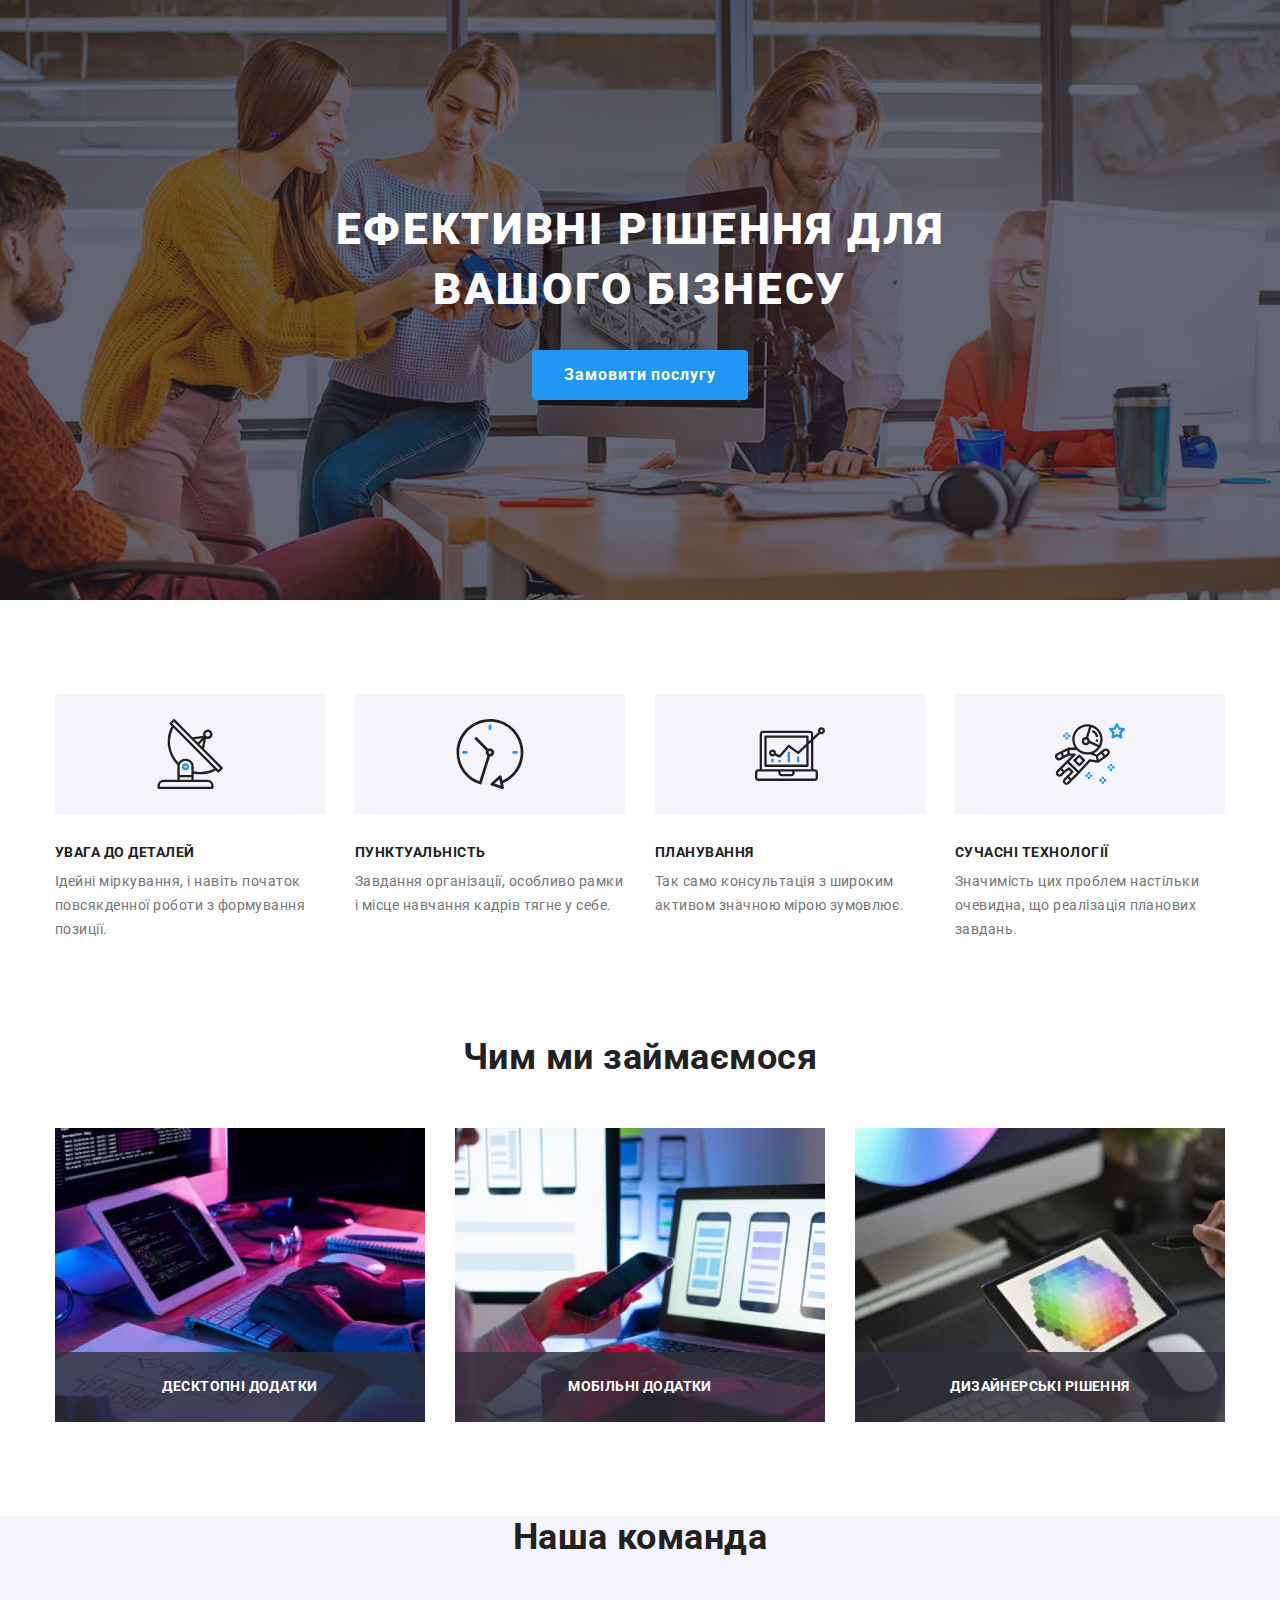
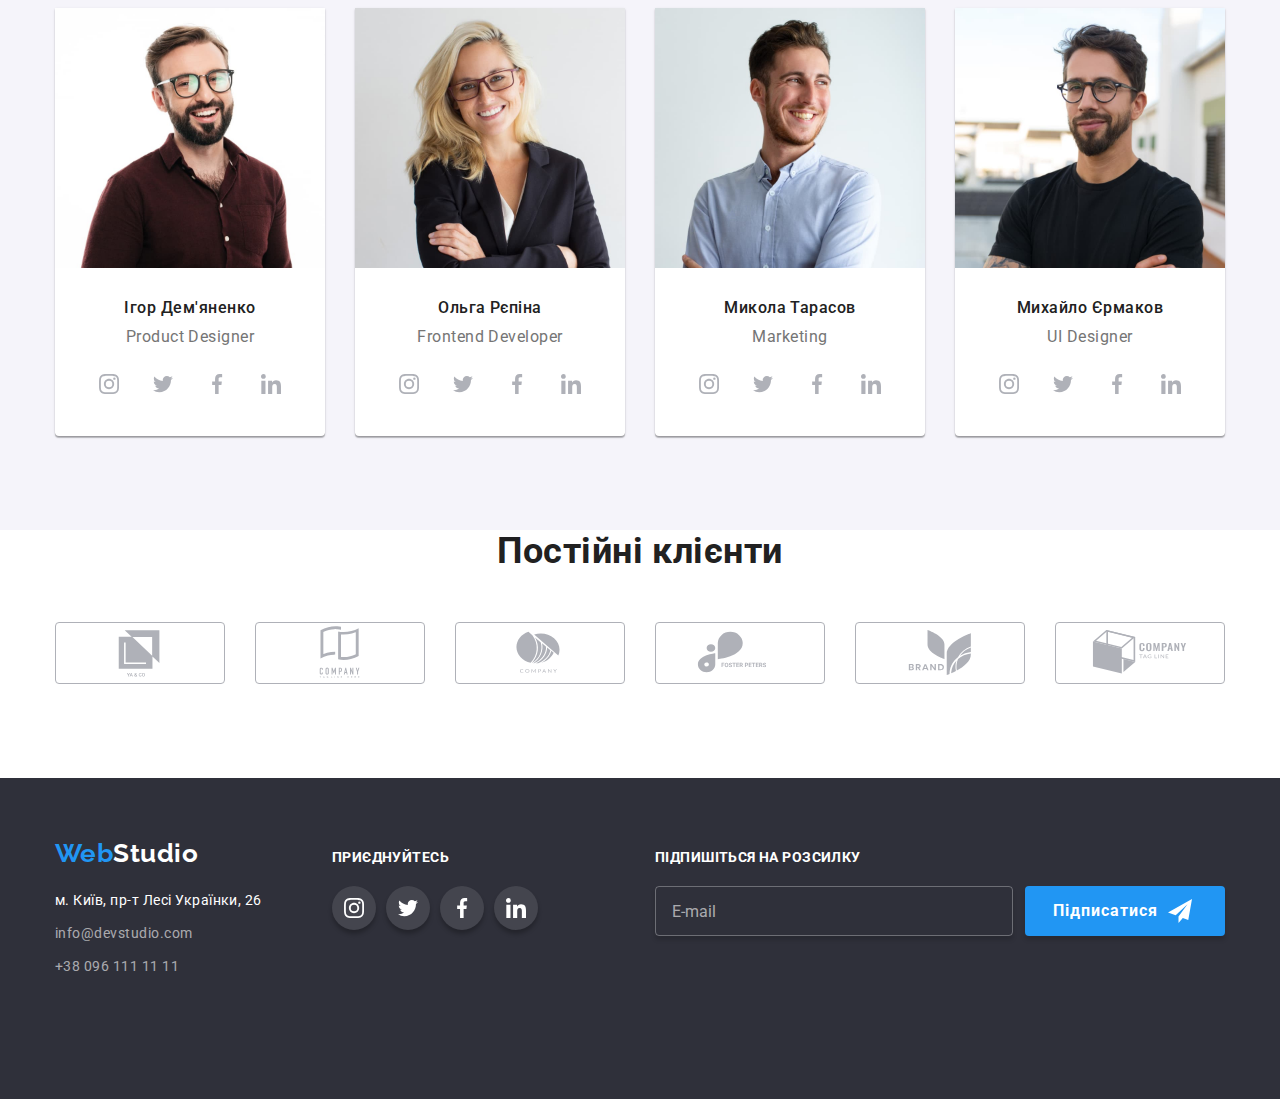
==== commit 7190225f: "hero" ====
--- a/index.html
+++ b/index.html
@@ -1,474 +1,474 @@
 <!DOCTYPE html>
 <html lang="uk">
-<head>
-  <meta charset="UTF-8">
-  <meta http-equiv="X-UA-Compatible" content="IE=edge">
-  <meta name="viewport" content="width=device-width, initial-scale=1.0">
-  <title>Студія</title>
-  <link href="https://fonts.googleapis.com/css2?family=Raleway:wght@700&family=Roboto:wght@400;500;700;900&display=swap"
-    rel="stylesheet">
-  <link rel="stylesheet" href="https://cdnjs.cloudflare.com/ajax/libs/modern-normalize/1.1.0/modern-normalize.min.css">
-  <link rel="stylesheet" href="./css/style.css">
-  <link rel="stylesheet" href="./css/main.min.css">
-</head>
-
-<body>
-  <!--Шапка сайту-->
-  <!-- <header class="page-header">
-    <div class="container header">
-      <nav class="header__nav-site">
-        <a href="#" lang="en" class="header__logo">
-          <span class="header__logo-web">Web</span>Studio
-        </a>
-        <ul class="header__nav  list">
-          <li class="header__nav-item header__item-current"><a href="#" class="header__link-current">Студія</a></li>
-          <li class="header__nav-item"><a href="./portfolio.html" class="header__nav-link">Портфоліо</a></li>
-          <li class="header__nav-item"><a href="#" class="header__nav-link">Контакти</a></li>
-        </ul>
-      </nav>
-      <ul class="header__com list">
-        <li class="header__com-item">
-          <a href="mailto:info@devstudio.com" class="header__com-link header__com-icon">
-              <svg class="header__icon-mail" width="16" height="12">
-                <use href="./images/icons.svg#icon-mail"></use>
-              </svg>
-            info@devstudio.com 
+  <head>
+    <meta charset="UTF-8">
+    <meta http-equiv="X-UA-Compatible" content="IE=edge">
+    <meta name="viewport" content="width=device-width, initial-scale=1.0">
+    <title>Студія</title>
+    <link href="https://fonts.googleapis.com/css2?family=Raleway:wght@700&family=Roboto:wght@400;500;700;900&display=swap"
+      rel="stylesheet">
+    <link rel="stylesheet" href="https://cdnjs.cloudflare.com/ajax/libs/modern-normalize/1.1.0/modern-normalize.min.css">
+    <link rel="stylesheet" href="./css/style.css">
+    <link rel="stylesheet" href="./css/main.min.css">
+  </head>
+
+  <body>
+    <!--Шапка сайту-->
+    <!-- <header class="page-header">
+      <div class="container header">
+        <nav class="header__nav-site">
+          <a href="#" lang="en" class="header__logo">
+            <span class="header__logo-web">Web</span>Studio
           </a>
-        </li>
-        <li class="header__com-item">
-          <a href="tel:+380961111111" class="header__com-link header__com-icon">
-            <svg class="header__icon-phone" width="10" height="16">
-              <use href="./images/icons.svg#icon-phone"></use>
-            </svg>
-            +38 096 111 11 11
-          </a>
-        </li>
-      </ul>
-    </div>
-  </header> -->
-
-  <main>
-    <!--Герой-->
-    <!-- <div>
-      <section class="hero">
-        <div class="container ">
-          <h1 class="hero-title">Ефективні рішення для<br> вашого бізнесу</h1>
-          <button type="button" class="button-hero" data-modal-open>Замовити послугу</button>
-        </div>
-      </section>
-    </div> -->
-    <!--Особливості-->
-    <section class="section features">
-      <div class="container">
-        <h2 class="visually-hidden">Особливості</h2>
-
-        <ul class="features__list list">
-          <li class="features__item">
-            <div class="features__icon">
-              <svg class="features__icon-antenna" width="70" height="70">
-                <use href="./images/icons.svg#icon-antenna"></use>
-              </svg>
-            </div>
-            <h3 class="features__title">УВАГА ДО ДЕТАЛЕЙ</h3>
-            <p class="features__text">Ідейні міркування, і навіть початок повсякденної роботи з формування позиції.</p>
+          <ul class="header__nav  list">
+            <li class="header__nav-item header__item-current"><a href="#" class="header__link-current">Студія</a></li>
+            <li class="header__nav-item"><a href="./portfolio.html" class="header__nav-link">Портфоліо</a></li>
+            <li class="header__nav-item"><a href="#" class="header__nav-link">Контакти</a></li>
+          </ul>
+        </nav>
+        <ul class="header__com list">
+          <li class="header__com-item">
+            <a href="mailto:info@devstudio.com" class="header__com-link header__com-icon">
+                <svg class="header__icon-mail" width="16" height="12">
+                  <use href="./images/icons.svg#icon-mail"></use>
+                </svg>
+              info@devstudio.com 
+            </a>
           </li>
-          <li class="features__item">
-            <div class="features__icon">
-              <svg class="features__icon-clock" width="70" height="70">
-                <use href="./images/icons.svg#icon-clock"></use>
-              </svg>
-            </div>
-            <h3 class="features__title">ПУНКТУАЛЬНІСТЬ</h3>
-            <p class="features__text">Завдання організації, особливо рамки і місце навчання кадрів тягне у себе.</p>
-          </li>
-          <li class="features__item">
-            <div class="features__icon">
-              <svg class="features__icon-diagram" width="70" height="70">
-                <use href="./images/icons.svg#icon-diagram"></use>
-              </svg>
-            </div>
-            <h3 class="features__title">ПЛАНУВАННЯ</h3>
-            <p class="features__text">Так само консультація з широким активом значною мірою зумовлює.</p>
-          </li>
-          <li class="features__item">
-            <div class="features__icon">
-              <svg class="features__icon-astronaut" width="70" height="70">
-                <use href="./images/icons.svg#icon-astronaut"></use>
-              </svg>
-            </div>
-              <h3 class="features__title">СУЧАСНІ ТЕХНОЛОГІЇ</h3>
-              <p class="features__text">Значимість цих проблем настільки очевидна, що реалізація планових завдань.</p>
+          <li class="header__com-item">
+            <a href="tel:+380961111111" class="header__com-link header__com-icon">
+              <svg class="header__icon-phone" width="10" height="16">
+                <use href="./images/icons.svg#icon-phone"></use>
+              </svg>
+              +38 096 111 11 11
+            </a>
           </li>
         </ul>
       </div>
-    </section>
-    <!--Чим займаемося-->
-    <section class="section work">
-      <div class="container">
-        <h2 class="work__title">Чим ми займаємося</h2>
-        <ul class="work__list list">
-          <li class="work__item">
-            <img src="./images/box1.jpg" alt="робота на планшеті" width="370">
-            <p class="work__text">Десктопні додатки</p>
-          </li>
-          <li class="work__item">
-            <img src="./images/box2.jpg" alt="робота на ноутбуці" width="370">
-            <p class="work__text">Мобільні додатки</p>
-          </li>
-          <li class="work__item">
-            <img src="./images/box3.jpg" alt="робота з електронним перо" width="370">
-            <p class="work__text">Дизайнерські рішення</p>
-          </li>
-        </ul>
+    </header> -->
+
+    <main>
+      <!--Герой-->
+      <div>
+        <section class="hero">
+          <div class="container ">
+            <h1 class="hero-title">Ефективні рішення для<br> вашого бізнесу</h1>
+            <button type="button" class="button-hero" data-modal-open>Замовити послугу</button>
+          </div>
+        </section>
       </div>
-    </section>
-    <!--Команда-->
-    <section class="section staff">
-      <div class="container">
-        <h2 class="staff__section-title">Наша команда</h2>
-        <ul class="staff__list list">
-          <li class="staff__item">
-            <img src="./images/img.jpg" alt="хлопець в темній сорочці" width="270">
-            <div class="staff__border">
-              <h3 class="staff__title">Ігор Дем'яненко</h3>
-              <p class="staff__text" lang="en">Product Designer</p>
-              <ul class="staff__soc-list list">
-                <li class="staff__soc-item">
-                  <a href="#" class="staff__soc-link">
-                    <svg class="staff__soc-icon" width="20" height="20">
-                      <use href="./images/icons.svg#icon-instagram"></use>
-                    </svg>
-                  </a>
-                </li>
-                <li class="staff__soc-item"> 
-                  <a href="#" class="staff__soc-link">
-                    <svg class="staff__soc-icon" width="20" height="20">
-                      <use href="./images/icons.svg#icon-twitter"></use>
-                    </svg>
-                  </a>
-                </li>
-                <li class="staff__soc-item">
-                  <a href="#" class="staff__soc-link">
-                    <svg class="staff__soc-icon" width="20" height="20">
-                      <use href="./images/icons.svg#icon-facebook"></use>
-                    </svg>
-                  </a>
-                </li>
-                <li class="staff__soc-item">
-                  <a href="#" class="staff__soc-link">
-                    <svg class="staff__soc-icon" width="20" height="20">
-                      <use href="./images/icons.svg#icon-linkedin"></use>
-                    </svg>
-                  </a>
-                </li>
-              </ul>
+      <!--Особливості-->
+      <section class="section features">
+        <div class="container">
+          <h2 class="visually-hidden">Особливості</h2>
+
+          <ul class="features__list list">
+            <li class="features__item">
+              <div class="features__icon">
+                <svg class="features__icon-antenna" width="70" height="70">
+                  <use href="./images/icons.svg#icon-antenna"></use>
+                </svg>
+              </div>
+              <h3 class="features__title">УВАГА ДО ДЕТАЛЕЙ</h3>
+              <p class="features__text">Ідейні міркування, і навіть початок повсякденної роботи з формування позиції.</p>
+            </li>
+            <li class="features__item">
+              <div class="features__icon">
+                <svg class="features__icon-clock" width="70" height="70">
+                  <use href="./images/icons.svg#icon-clock"></use>
+                </svg>
+              </div>
+              <h3 class="features__title">ПУНКТУАЛЬНІСТЬ</h3>
+              <p class="features__text">Завдання організації, особливо рамки і місце навчання кадрів тягне у себе.</p>
+            </li>
+            <li class="features__item">
+              <div class="features__icon">
+                <svg class="features__icon-diagram" width="70" height="70">
+                  <use href="./images/icons.svg#icon-diagram"></use>
+                </svg>
+              </div>
+              <h3 class="features__title">ПЛАНУВАННЯ</h3>
+              <p class="features__text">Так само консультація з широким активом значною мірою зумовлює.</p>
+            </li>
+            <li class="features__item">
+              <div class="features__icon">
+                <svg class="features__icon-astronaut" width="70" height="70">
+                  <use href="./images/icons.svg#icon-astronaut"></use>
+                </svg>
+              </div>
+                <h3 class="features__title">СУЧАСНІ ТЕХНОЛОГІЇ</h3>
+                <p class="features__text">Значимість цих проблем настільки очевидна, що реалізація планових завдань.</p>
+            </li>
+          </ul>
+        </div>
+      </section>
+      <!--Чим займаемося-->
+      <section class="section work">
+        <div class="container">
+          <h2 class="work__title">Чим ми займаємося</h2>
+          <ul class="work__list list">
+            <li class="work__item">
+              <img src="./images/box1.jpg" alt="робота на планшеті" width="370">
+              <p class="work__text">Десктопні додатки</p>
+            </li>
+            <li class="work__item">
+              <img src="./images/box2.jpg" alt="робота на ноутбуці" width="370">
+              <p class="work__text">Мобільні додатки</p>
+            </li>
+            <li class="work__item">
+              <img src="./images/box3.jpg" alt="робота з електронним перо" width="370">
+              <p class="work__text">Дизайнерські рішення</p>
+            </li>
+          </ul>
+        </div>
+      </section>
+      <!--Команда-->
+      <section class="section staff">
+        <div class="container">
+          <h2 class="staff__section-title">Наша команда</h2>
+          <ul class="staff__list list">
+            <li class="staff__item">
+              <img src="./images/img.jpg" alt="хлопець в темній сорочці" width="270">
+              <div class="staff__border">
+                <h3 class="staff__title">Ігор Дем'яненко</h3>
+                <p class="staff__text" lang="en">Product Designer</p>
+                <ul class="staff__soc-list list">
+                  <li class="staff__soc-item">
+                    <a href="#" class="staff__soc-link">
+                      <svg class="staff__soc-icon" width="20" height="20">
+                        <use href="./images/icons.svg#icon-instagram"></use>
+                      </svg>
+                    </a>
+                  </li>
+                  <li class="staff__soc-item"> 
+                    <a href="#" class="staff__soc-link">
+                      <svg class="staff__soc-icon" width="20" height="20">
+                        <use href="./images/icons.svg#icon-twitter"></use>
+                      </svg>
+                    </a>
+                  </li>
+                  <li class="staff__soc-item">
+                    <a href="#" class="staff__soc-link">
+                      <svg class="staff__soc-icon" width="20" height="20">
+                        <use href="./images/icons.svg#icon-facebook"></use>
+                      </svg>
+                    </a>
+                  </li>
+                  <li class="staff__soc-item">
+                    <a href="#" class="staff__soc-link">
+                      <svg class="staff__soc-icon" width="20" height="20">
+                        <use href="./images/icons.svg#icon-linkedin"></use>
+                      </svg>
+                    </a>
+                  </li>
+                </ul>
+              </div>
+            </li>
+            <li class="staff__item">
+              <img src="./images/img(1).jpg" alt="дивчина" width="270">
+              <div class="staff__border">
+                <h3 class="staff__title">Ольга Рєпіна</h3>
+                <p class="staff__text" lang="en">Frontend Developer</p>
+                <ul class="staff__soc-list list">
+                  <li class="staff__soc-item">
+                    <a href="#" class="staff__soc-link">
+                      <svg class="staff__soc-icon" width="20" height="20">
+                        <use href="./images/icons.svg#icon-instagram"></use>
+                      </svg>
+                    </a>
+                  </li>
+                  <li class="staff__soc-item">
+                    <a href="#" class="staff__soc-link">
+                      <svg class="staff__soc-icon" width="20" height="20">
+                        <use href="./images/icons.svg#icon-twitter"></use>
+                      </svg>
+                    </a>
+                  </li>
+                  <li class="staff__soc-item">
+                    <a href="#" class="staff__soc-link">
+                      <svg class="staff__soc-icon" width="20" height="20">
+                        <use href="./images/icons.svg#icon-facebook"></use>
+                      </svg>
+                    </a>
+                  </li>
+                  <li class="staff__soc-item">
+                    <a href="#" class="staff__soc-link">
+                      <svg class="staff__soc-icon" width="20" height="20">
+                        <use href="./images/icons.svg#icon-linkedin"></use>
+                      </svg>
+                    </a>
+                  </li>
+                </ul>
+              </div>
+            </li>
+            <li class="staff__item">
+              <img src="./images/img(2).jpg" alt="хлопець у світлій сорочці" width="270">
+              <div class="staff__border">
+                <h3 class="staff__title">Микола Тарасов</h3>
+                <p class="staff__text" lang="en">Marketing</p>
+                <ul class="staff__soc-list list">
+                  <li class="staff__soc-item">
+                    <a href="#" class="staff__soc-link">
+                      <svg class="staff__soc-icon" width="20" height="20">
+                        <use href="./images/icons.svg#icon-instagram"></use>
+                      </svg>
+                    </a>
+                  </li>
+                  <li class="staff__soc-item">
+                    <a href="#" class="staff__soc-link">
+                      <svg class="staff__soc-icon" width="20" height="20">
+                        <use href="./images/icons.svg#icon-twitter"></use>
+                      </svg>
+                    </a>
+                  </li>
+                  <li class="staff__soc-item">
+                    <a href="#" class="staff__soc-link">
+                      <svg class="staff__soc-icon" width="20" height="20">
+                        <use href="./images/icons.svg#icon-facebook"></use>
+                      </svg>
+                    </a>
+                  </li>
+                  <li class="staff__soc-item">
+                    <a href="#" class="staff__soc-link">
+                      <svg class="staff__soc-icon" width="20" height="20">
+                        <use href="./images/icons.svg#icon-linkedin"></use>
+                      </svg>
+                    </a>
+                  </li>
+                </ul>
+              </div>
+            </li>
+            <li class="staff__item">
+              <img src="./images/img(3).jpg" alt="хлопець в чорній футболці" width="270">
+              <div class="staff__border">
+                <h3 class="staff__title">Михайло Єрмаков</h3>
+                <p class="staff__text" lang="en">UI Designer</p>
+                <ul class="staff__soc-list list">
+                  <li class="staff__soc-item">
+                    <a href="#" class="staff__soc-link">
+                      <svg class="staff__soc-icon" width="20" height="20">
+                        <use href="./images/icons.svg#icon-instagram"></use>
+                      </svg>
+                    </a>
+                  </li>
+                  <li class="staff__soc-item">
+                    <a href="#" class="staff__soc-link">
+                      <svg class="staff__soc-icon" width="20" height="20">
+                        <use href="./images/icons.svg#icon-twitter"></use>
+                      </svg>
+                    </a>
+                  </li>
+                  <li class="staff__soc-item">
+                    <a href="#" class="staff__soc-link">
+                      <svg class="staff__soc-icon" width="20" height="20">
+                        <use href="./images/icons.svg#icon-facebook"></use>
+                      </svg>
+                    </a>
+                  </li>
+                  <li class="staff__soc-item">
+                    <a href="#" class="staff__soc-link">
+                      <svg class="staff__soc-icon" width="20" height="20">
+                        <use href="./images/icons.svg#icon-linkedin"></use>
+                      </svg>
+                    </a>
+                  </li>
+                </ul>
+              </div>
+            </li>
+          </ul>
+        </div>
+      </section> 
+      <!--Постійні клиенти-->
+      <section class="section clients">
+        <div class="container">
+          <h2 class="clients__section-title">Постійні клієнти</h2>
+          <ul class="clients__list list">
+            <li class="clients__item">
+              <a href="#" class="clients__link">
+                <svg class="clients__icon" width="106" height="60">
+                  <use href="./images/icons.svg#icon-client1"></use>
+                </svg>
+              </a>
+            </li>
+            <li class="clients__item">
+              <a href="#" class="clients__link">
+                <svg class="clients__icon" width="106" height="60">
+                  <use href="./images/icons.svg#icon-client2"></use>
+                </svg>
+              </a>
+            </li>
+            <li class="clients__item">
+              <a href="#" class="clients__link">
+                <svg class="clients__icon" width="106" height="60">
+                  <use href="./images/icons.svg#icon-client3"></use>
+                </svg>
+              </a>
+            </li>
+            <li class="clients__item">
+              <a href="#" class="clients__link">
+                <svg class="clients__icon" width="106" height="60">
+                  <use href="./images/icons.svg#icon-client4"></use>
+                </svg>
+              </a>
+            </li>
+            <li class="clients__item">
+              <a href="#" class="clients__link">
+                <svg class="clients__icon" width="106" height="60">
+                  <use href="./images/icons.svg#icon-client5"></use>
+                </svg>
+              </a>
+                
+            </li>
+            <li class="clients__item">
+              <a href="#" class="clients__link">
+                <svg class="clients__icon" width="106" height="60">
+                  <use href="./images/icons.svg#icon-client6"></use>
+                </svg>
+              </a>
+                
+            </li>
+          </ul>
+        </div>
+      </section>
+    </main>
+    <!--Модальне вікно-->
+    <!-- <div class="backdrop is-hidden"  data-modal>
+      <div class="modal">
+        <button class="modal-close" type="button"  data-modal-close>
+          <svg class="close-icon" width="11" height="11">
+            <use href="./images/icons.svg#icon-close"></use>
+          </svg>
+        </button>
+
+        <p class="modal-title">Залиште свої дані, ми вам передзвонимо</p>
+        <form class="modal-form">
+          
+          <div class="modal-field">
+            <label class="modal-label" for="user-name">Ім'я</label>
+            <div class="modal-input-svg">
+              <input class="modal-input" type="text" name="name" id="user-name">
+              <svg class="modal-icon" width="18" height="18">
+                <use href="./images/icons.svg#icon-person-black"></use>
+              </svg>
             </div>
-          </li>
-          <li class="staff__item">
-            <img src="./images/img(1).jpg" alt="дивчина" width="270">
-            <div class="staff__border">
-              <h3 class="staff__title">Ольга Рєпіна</h3>
-              <p class="staff__text" lang="en">Frontend Developer</p>
-              <ul class="staff__soc-list list">
-                <li class="staff__soc-item">
-                  <a href="#" class="staff__soc-link">
-                    <svg class="staff__soc-icon" width="20" height="20">
-                      <use href="./images/icons.svg#icon-instagram"></use>
-                    </svg>
-                  </a>
-                </li>
-                <li class="staff__soc-item">
-                  <a href="#" class="staff__soc-link">
-                    <svg class="staff__soc-icon" width="20" height="20">
-                      <use href="./images/icons.svg#icon-twitter"></use>
-                    </svg>
-                  </a>
-                </li>
-                <li class="staff__soc-item">
-                  <a href="#" class="staff__soc-link">
-                    <svg class="staff__soc-icon" width="20" height="20">
-                      <use href="./images/icons.svg#icon-facebook"></use>
-                    </svg>
-                  </a>
-                </li>
-                <li class="staff__soc-item">
-                  <a href="#" class="staff__soc-link">
-                    <svg class="staff__soc-icon" width="20" height="20">
-                      <use href="./images/icons.svg#icon-linkedin"></use>
-                    </svg>
-                  </a>
-                </li>
-              </ul>
+          </div> 
+          
+          <div class="modal-field">
+            <label class="modal-label" for="user-phon">Телефон</label>
+            <div class="modal-input-svg">
+              <input class="modal-input" type="tel" name="phon" id="user-phon">
+              <svg class="modal-icon" width="18" height="18">
+                <use href="./images/icons.svg#icon-phone-black"></use>
+              </svg>
             </div>
-          </li>
-          <li class="staff__item">
-            <img src="./images/img(2).jpg" alt="хлопець у світлій сорочці" width="270">
-            <div class="staff__border">
-              <h3 class="staff__title">Микола Тарасов</h3>
-              <p class="staff__text" lang="en">Marketing</p>
-              <ul class="staff__soc-list list">
-                <li class="staff__soc-item">
-                  <a href="#" class="staff__soc-link">
-                    <svg class="staff__soc-icon" width="20" height="20">
-                      <use href="./images/icons.svg#icon-instagram"></use>
-                    </svg>
-                  </a>
-                </li>
-                <li class="staff__soc-item">
-                  <a href="#" class="staff__soc-link">
-                    <svg class="staff__soc-icon" width="20" height="20">
-                      <use href="./images/icons.svg#icon-twitter"></use>
-                    </svg>
-                  </a>
-                </li>
-                <li class="staff__soc-item">
-                  <a href="#" class="staff__soc-link">
-                    <svg class="staff__soc-icon" width="20" height="20">
-                      <use href="./images/icons.svg#icon-facebook"></use>
-                    </svg>
-                  </a>
-                </li>
-                <li class="staff__soc-item">
-                  <a href="#" class="staff__soc-link">
-                    <svg class="staff__soc-icon" width="20" height="20">
-                      <use href="./images/icons.svg#icon-linkedin"></use>
-                    </svg>
-                  </a>
-                </li>
-              </ul>
+          </div>
+          
+          <div class="modal-field">
+            <label class="modal-label" for="user-email">Пошта</label>
+            <div class="modal-input-svg">
+              <input class="modal-input" type="email" name="email" id="user-email">
+              <svg class="modal-icon" width="18" height="18">
+                <use href="./images/icons.svg#icon-email-black"></use>
+              </svg>
             </div>
-          </li>
-          <li class="staff__item">
-            <img src="./images/img(3).jpg" alt="хлопець в чорній футболці" width="270">
-            <div class="staff__border">
-              <h3 class="staff__title">Михайло Єрмаков</h3>
-              <p class="staff__text" lang="en">UI Designer</p>
-              <ul class="staff__soc-list list">
-                <li class="staff__soc-item">
-                  <a href="#" class="staff__soc-link">
-                    <svg class="staff__soc-icon" width="20" height="20">
-                      <use href="./images/icons.svg#icon-instagram"></use>
-                    </svg>
-                  </a>
-                </li>
-                <li class="staff__soc-item">
-                  <a href="#" class="staff__soc-link">
-                    <svg class="staff__soc-icon" width="20" height="20">
-                      <use href="./images/icons.svg#icon-twitter"></use>
-                    </svg>
-                  </a>
-                </li>
-                <li class="staff__soc-item">
-                  <a href="#" class="staff__soc-link">
-                    <svg class="staff__soc-icon" width="20" height="20">
-                      <use href="./images/icons.svg#icon-facebook"></use>
-                    </svg>
-                  </a>
-                </li>
-                <li class="staff__soc-item">
-                  <a href="#" class="staff__soc-link">
-                    <svg class="staff__soc-icon" width="20" height="20">
-                      <use href="./images/icons.svg#icon-linkedin"></use>
-                    </svg>
-                  </a>
-                </li>
-              </ul>
-            </div>
-          </li>
-        </ul>
+          </div>
+            
+          <div class="modal-field">
+            <label class="modal-label" for="user-text">Коментар</label>
+            <textarea class="modal-comment"
+              name="user-text" 
+              id="user-text"
+              placeholder="Введіть текст" 
+            ></textarea>
+          </div> -->
+          <!-------------Кастомний чекбокс--------------->
+          <!-- <label class="check-label">
+            <input class="check-input" type="checkbox">
+            
+            <span class="check-box">
+              <svg class="check-icon" width="16" height="15">
+                <use href="./images/icons.svg#icon-check"></use>
+              </svg>
+            </span>
+            <span class="check-text">Погоджуюся з розсилкою та приймаю <a href="#" class="check-pact">Умови договору</a></span>
+          </label>
+
+          <button class="button-send" type="submit">Відправити</button>
+        </form>
+
       </div>
-    </section> 
-    <!--Постійні клиенти-->
-    <section class="section clients">
-      <div class="container">
-        <h2 class="clients__section-title">Постійні клієнти</h2>
-        <ul class="clients__list list">
-          <li class="clients__item">
-            <a href="#" class="clients__link">
-              <svg class="clients__icon" width="106" height="60">
-                <use href="./images/icons.svg#icon-client1"></use>
-              </svg>
-            </a>
-          </li>
-          <li class="clients__item">
-            <a href="#" class="clients__link">
-              <svg class="clients__icon" width="106" height="60">
-                <use href="./images/icons.svg#icon-client2"></use>
-              </svg>
-            </a>
-          </li>
-          <li class="clients__item">
-            <a href="#" class="clients__link">
-              <svg class="clients__icon" width="106" height="60">
-                <use href="./images/icons.svg#icon-client3"></use>
-              </svg>
-            </a>
-          </li>
-          <li class="clients__item">
-            <a href="#" class="clients__link">
-              <svg class="clients__icon" width="106" height="60">
-                <use href="./images/icons.svg#icon-client4"></use>
-              </svg>
-            </a>
-          </li>
-          <li class="clients__item">
-            <a href="#" class="clients__link">
-              <svg class="clients__icon" width="106" height="60">
-                <use href="./images/icons.svg#icon-client5"></use>
-              </svg>
-            </a>
-              
-          </li>
-          <li class="clients__item">
-            <a href="#" class="clients__link">
-              <svg class="clients__icon" width="106" height="60">
-                <use href="./images/icons.svg#icon-client6"></use>
-              </svg>
-            </a>
-              
-          </li>
-        </ul>
+    </div> -->
+    <!--Футер-->
+    <footer class="bcg-footer">
+      <div class="container footer">
+        <div class="footer__aside-footer">
+          <a href="#" lang="en" class="footer__aside-logo">
+            <span class="footer__logo-web">Web</span>Studio
+          </a>
+          <address>
+            <ul class="list">
+              <li class="footer__aside-addr">
+                <p class="footer__aside-text">м. Київ, пр-т Лесі Українки, 26</p>
+              </li>
+              <li class="footer__aside-com">
+                <a href="mailto:info@devstudio.com" class="footer__aside-link">info@devstudio.com </a>
+              </li>
+              <li class="footer__aside-com">
+                <a href="tel:+380961111111" class="footer__aside-link">+38 096 111 11 11 </a>
+              </li>
+            </ul>
+          </address>
+        </div>
+        <!-- Соціальні мережі -->
+        <div class="footer__soc-footer">
+          <h2 class="footer__soc-title">Приєднуйтесь</h2>
+          <ul class="footer__soc-list list">
+            <li class="footer__soc-item">
+              <a href="#" class="footer__soc-link">
+                <svg class="footer__soc-icon" width="20" height="20">
+                  <use href="./images/icons.svg#icon-instagram"></use>
+                </svg>
+              </a>
+            </li>
+            <li class="footer__soc-item">
+              <a href="#" class="footer__soc-link">
+                <svg class="footer__soc-icon" width="20" height="20">
+                  <use href="./images/icons.svg#icon-twitter"></use>
+                </svg>
+              </a>
+            </li>
+            <li class="footer__soc-item">
+              <a href="#" class="footer__soc-link">
+                <svg class="footer__soc-icon" width="20" height="20">
+                  <use href="./images/icons.svg#icon-facebook"></use>
+                </svg>
+              </a>
+            </li>
+            <li class="footer__soc-item">
+              <a href="#" class="footer__soc-link">
+                <svg class="footer__soc-icon" width="20" height="20">
+                  <use href="./images/icons.svg#icon-linkedin"></use>
+                </svg>
+              </a>
+            </li>
+          </ul>
+        </div>
+        <!-- Форма на розсилку -->
+        <div class="footer__form-footer">
+          <p class="footer__form-label">Підпишіться на розсилку</p>
+          <form class="footer__form-fild">
+            <input class="footer__form-input" type="email" name="email" aria-label="Email" placeholder="E-mail">
+            <button class="footer__form-btn" type="submit">Підписатися
+              <svg class="footer__form-icon" width="24" height="24">
+                <use href="./images/icons.svg#icon-send"></use>
+              </svg>
+            </button>
+          </form>
+        </div>
       </div>
-    </section>
-  </main>
-  <!--Модальне вікно-->
-  <!-- <div class="backdrop is-hidden"  data-modal>
-    <div class="modal">
-      <button class="modal-close" type="button"  data-modal-close>
-        <svg class="close-icon" width="11" height="11">
-          <use href="./images/icons.svg#icon-close"></use>
-        </svg>
-      </button>
-
-      <p class="modal-title">Залиште свої дані, ми вам передзвонимо</p>
-      <form class="modal-form">
-        
-        <div class="modal-field">
-          <label class="modal-label" for="user-name">Ім'я</label>
-          <div class="modal-input-svg">
-            <input class="modal-input" type="text" name="name" id="user-name">
-            <svg class="modal-icon" width="18" height="18">
-              <use href="./images/icons.svg#icon-person-black"></use>
-            </svg>
-          </div>
-        </div> 
-        
-        <div class="modal-field">
-          <label class="modal-label" for="user-phon">Телефон</label>
-          <div class="modal-input-svg">
-            <input class="modal-input" type="tel" name="phon" id="user-phon">
-            <svg class="modal-icon" width="18" height="18">
-              <use href="./images/icons.svg#icon-phone-black"></use>
-            </svg>
-          </div>
-        </div>
-        
-        <div class="modal-field">
-          <label class="modal-label" for="user-email">Пошта</label>
-          <div class="modal-input-svg">
-            <input class="modal-input" type="email" name="email" id="user-email">
-            <svg class="modal-icon" width="18" height="18">
-              <use href="./images/icons.svg#icon-email-black"></use>
-            </svg>
-          </div>
-        </div>
-          
-        <div class="modal-field">
-          <label class="modal-label" for="user-text">Коментар</label>
-          <textarea class="modal-comment"
-            name="user-text" 
-            id="user-text"
-            placeholder="Введіть текст" 
-          ></textarea>
-        </div> -->
-        <!-------------Кастомний чекбокс--------------->
-        <!-- <label class="check-label">
-          <input class="check-input" type="checkbox">
-          
-          <span class="check-box">
-            <svg class="check-icon" width="16" height="15">
-              <use href="./images/icons.svg#icon-check"></use>
-            </svg>
-          </span>
-          <span class="check-text">Погоджуюся з розсилкою та приймаю <a href="#" class="check-pact">Умови договору</a></span>
-        </label>
-
-        <button class="button-send" type="submit">Відправити</button>
-      </form>
-
-    </div>
-  </div> -->
-  <!--Футер-->
-  <!-- <footer class="bcg-footer">
-    <div class="container footer">
-      <div class="footer__aside-footer">
-        <a href="#" lang="en" class="footer__aside-logo">
-          <span class="footer__logo-web">Web</span>Studio
-        </a>
-        <address>
-          <ul class="list">
-            <li class="footer__aside-addr">
-              <p class="footer__aside-text">м. Київ, пр-т Лесі Українки, 26</p>
-            </li>
-            <li class="footer__aside-com">
-              <a href="mailto:info@devstudio.com" class="footer__aside-link">info@devstudio.com </a>
-            </li>
-            <li class="footer__aside-com">
-              <a href="tel:+380961111111" class="footer__aside-link">+38 096 111 11 11 </a>
-            </li>
-          </ul>
-        </address>
-      </div> -->
-      <!-- Соціальні мережі -->
-      <!-- <div class="footer__soc-footer">
-        <h2 class="footer__soc-title">Приєднуйтесь</h2>
-        <ul class="footer__soc-list list">
-          <li class="footer__soc-item">
-            <a href="#" class="footer__soc-link">
-              <svg class="footer__soc-icon" width="20" height="20">
-                <use href="./images/icons.svg#icon-instagram"></use>
-              </svg>
-            </a>
-          </li>
-          <li class="footer__soc-item">
-            <a href="#" class="footer__soc-link">
-              <svg class="footer__soc-icon" width="20" height="20">
-                <use href="./images/icons.svg#icon-twitter"></use>
-              </svg>
-            </a>
-          </li>
-          <li class="footer__soc-item">
-            <a href="#" class="footer__soc-link">
-              <svg class="footer__soc-icon" width="20" height="20">
-                <use href="./images/icons.svg#icon-facebook"></use>
-              </svg>
-            </a>
-          </li>
-          <li class="footer__soc-item">
-            <a href="#" class="footer__soc-link">
-              <svg class="footer__soc-icon" width="20" height="20">
-                <use href="./images/icons.svg#icon-linkedin"></use>
-              </svg>
-            </a>
-          </li>
-        </ul>
-      </div> -->
-      <!-- Форма на розсилку -->
-      <!-- <div class="footer__form-footer">
-        <p class="footer__form-label">Підпишіться на розсилку</p>
-        <form class="footer__form-fild">
-          <input class="footer__form-input" type="email" name="email" aria-label="Email" placeholder="E-mail">
-          <button class="footer__form-btn" type="submit">Підписатися
-            <svg class="footer__form-icon" width="24" height="24">
-              <use href="./images/icons.svg#icon-send"></use>
-            </svg>
-          </button>
-        </form>
-      </div>
-    </div>
-  </footer> -->
-  <!--Підключення js-скрипта-->
-  <script src="./js/modal.js"></script>
-</body>
+    </footer>
+    <!--Підключення js-скрипта-->
+    <script src="./js/modal.js"></script>
+  </body>
 </html>
 
--- a/css/main.min.css
+++ b/css/main.min.css
@@ -1 +1 @@
-body{background-color:var(--button-text-color);color:var(--primery-text-color);font-family:Roboto,sans-serif;letter-spacing:.03em}img{display:block;max-width:100%;height:auto;width:100%}.list{padding:0;margin:0;list-style:none}h1,h2,h3,h4,h5,h6,p,ul{margin-top:0;margin-bottom:0;padding:0}.check-label{display:flex;align-items:center;margin-bottom:30px;font-size:14px;line-height:1.71;letter-spacing:.03em;color:#757575}.check-input{-webkit-appearance:none;-moz-appearance:none;appearance:none}.check-box{display:inline-flex;align-items:center;justify-content:center;width:16px;height:15px;margin-left:10px;margin-right:10px;border:2px solid var(--title-text-color);border-radius:2px}.check-input:checked+.check-box{background-color:var(--accent-color);border:1px solid var(--accent-color)}.check-input:focus+.check-box{border-color:var(--accent-color)}.check-icon{display:block;align-items:center;justify-content:center;opacity:0}.check-input:checked+.check-box .check-icon{opacity:1}.check-pact{color:#2196f3;text-decoration:underline}.button-send{display:flex;justify-content:center;border:0;border-radius:4px;padding:10px 52px;margin-left:125px;background-color:var(--accent-color);color:var(--button-text-color);font-family:Roboto,sans-serif;font-weight:700;font-size:16px;line-height:1.88;letter-spacing:.06em;cursor:pointer;box-shadow:0px 4px 4px rgba(0,0,0,.15);transition-property:background-color;transition-duration:250ms;transition-timing-function:var(--timing-function-hover)}.button-send:hover,.button-send:focus{background-color:var(--button-hero-hover)}.container{margin-left:auto;margin-right:auto;padding-left:15px;padding-right:15px;width:100%}@media screen and (min-width: 480px){.container{max-width:480px}}@media screen and (min-width: 768px){.container{max-width:768px}}@media screen and (min-width: 1200px){.container{max-width:1200px}}.backdrop{position:fixed;top:0;width:100%;height:100%;background-color:rgba(0,0,0,.2);transition:opacity 250ms linear,visibility 250ms linear}.modal{width:528px;min-height:581px;padding:40px;background-color:#fff;box-shadow:var(--shadow-modal);border-radius:4px;position:absolute;top:50%;left:50%;transform:translate(-50%, -50%) scale(1) rotate(360deg);transition:transform 250ms linear}.backdrop.is-hidden .modal{transform:translate(-50%, -50%) scale(0) rotate(0)}.modal-title{margin-bottom:12px;font-weight:700;font-size:20px;line-height:1.15;text-align:center;letter-spacing:.03em;color:var(--title-text-color)}.modal-close{position:absolute;top:8px;right:8px;width:30px;height:30px;border:1px solid rgba(0,0,0,.1);border-radius:50%;display:flex;align-items:center;justify-content:center;background:rgba(0,0,0,0);cursor:pointer;color:#000}.modal-close:hover,.modal-close:focus{box-shadow:var(--shadow-modal);color:var(--accent-color)}.close-icon{fill:currentColor}.is-hidden{opacity:0;visibility:hidden;pointer-events:none}.modal-field{position:relative;margin-bottom:10px}.modal-label{display:block;margin-bottom:4px;font-size:12px;line-height:1.17;letter-spacing:.01em;color:#757575}.modal-input-svg{position:relative}.modal-input{padding-left:42px;width:100%;height:40px;border:1px solid rgba(33,33,33,.2);border-radius:4px;background-color:rgba(0,0,0,0);color:var(--logo-heder-color);font-size:12px;outline:none;transition-property:box-shadow,border-color;transition-duration:250ms;transition-timing-function:var(--timing-function-hover)}.modal-input:hover,.modal-input:focus{border-color:var(--accent-color)}.modal-icon{position:absolute;left:12px;top:50%;transform:translateY(-50%);transition-property:fill;transition-duration:250ms;transition-timing-function:var(--timing-function-hover)}.modal-input:hover+.modal-icon,.modal-input:focus+.modal-icon{fill:var(--accent-color)}.modal-comment{width:100%;height:120px;padding:12px 16px;border:1px solid rgba(33,33,33,.2);border-radius:4px;font-size:12px;resize:none;outline:none}.modal-comment::-moz-placeholder{font-size:12px;line-height:1.17;letter-spacing:.01em;color:rgba(117,117,117,.5)}.modal-comment:-ms-input-placeholder{font-size:12px;line-height:1.17;letter-spacing:.01em;color:rgba(117,117,117,.5)}.modal-comment::placeholder{font-size:12px;line-height:1.17;letter-spacing:.01em;color:rgba(117,117,117,.5)}.modal-check{display:flex;justify-content:center;margin-top:20px;margin-bottom:30px;position:relative}h2{margin-bottom:50px}.section{padding-bottom:60px}@media screen and (min-width: 1200px){.section{padding-bottom:94px}}.clients__section-title{color:var(--title-text-color);font-weight:700;font-size:36px;line-height:1.17;text-align:center}.clients__list{display:flex;flex-wrap:wrap;justify-content:center;align-items:center;gap:30px}.clients__item{flex-basis:calc((100% - 30px)/2)}@media screen and (min-width: 768px){.clients__item{flex-basis:calc((100% - 60px)/3)}}@media screen and (min-width: 1200px){.clients__item{flex-basis:calc((100% - 150px)/6)}}.clients__link{width:100%;height:100%;display:flex;align-items:center;justify-content:center;color:#afb1b8;border:1px solid #afb1b8;border-radius:4px;transition-property:border,color;transition-duration:250ms;transition-timing-function:var(--timing-function-hover)}.clients__link:hover,.clients__link:focus{border:1px solid var(--accent-color);color:var(--accent-color)}.clients__icon{fill:currentColor}.features{padding-top:60px}@media screen and (min-width: 1200px){.features{padding-top:94px}}.features__list .features__title{margin-bottom:10px;color:var(--title-text-color);font-weight:700;font-size:14px;line-height:1,14;text-transform:uppercase;text-align:center}@media screen and (min-width: 768px){.features__list .features__title{text-align:left}}.features__list .features__text{color:var(--primery-text-color);font-size:14px;line-height:1.71}@media screen and (min-width: 768px){.features__list{display:flex;flex-wrap:wrap;gap:30px}}.features__item{padding-bottom:30px}@media screen and (min-width: 768px){.features__item{flex-basis:calc((100% - 30px)/2);padding-bottom:0}}@media screen and (min-width: 1200px){.features__item{flex-basis:calc((100% - 90px)/4)}}.features__icon{display:flex;align-items:center;justify-content:center;margin-left:auto;margin-right:auto;max-width:100%;width:100%;margin-bottom:30px;height:120px;background-color:var(--button-white-bcg)}.features__icon-antenna{fill:currentColor}.features__icon-clock{fill:currentColor}.features__icon-diagram{fill:currentColor}.features__icon-astronaut{fill:currentColor}.bcg-footer{padding-top:60px;padding-bottom:60px;background-color:var(--hero-footer-bcg)}.footer{display:flex;align-items:baseline;justify-content:space-between}.footer__aside-logo{display:inline-block;margin-bottom:20px;color:var(--button-text-color);font-family:Raleway,sans-serif;font-weight:700;font-size:26px;line-height:1.19;text-decoration:none}.footer__aside-logo .footer__logo-web{color:var(--accent-color)}.footer__aside-text{margin-bottom:9px;color:var(--button-text-color);font-style:normal;font-size:14px;line-height:1.71}.footer__aside-com:not(:last-child){margin-bottom:9px}.footer__aside-link{padding-top:0;padding-bottom:0;color:var(--com-footer-color);font-style:normal;font-size:14px;line-height:1.71;text-decoration:none;transition-property:color;transition-duration:250ms;transition-timing-function:var(--timing-function-hover)}.footer__aside-link:hover,.footer__aside-link:focus{color:var(--accent-color)}.footer__soc-footer{margin-left:70px}.footer__soc-title{margin-bottom:20px;color:var(--button-text-color);text-transform:uppercase;font-weight:700;font-size:14px;line-height:1.14;letter-spacing:.03em}.footer__soc-list{display:flex;justify-content:left;gap:10px}.footer__soc-item{width:44px;height:44px}.footer__soc-link{width:100%;height:100%;border-radius:50%;display:flex;align-items:center;justify-content:center;color:var(--button-text-color);background:rgba(255,255,255,.1);box-shadow:0px 4px 4px rgba(0,0,0,.25);transition-property:background-color;transition-duration:250ms;transition-timing-function:var(--timing-function-hover)}.footer__soc-link:hover,.footer__soc-link:focus{background-color:var(--accent-color)}.footer__soc-icon{fill:currentColor}.footer__form-footer{position:relative;margin-left:auto}.footer__form-label{font-weight:700;font-size:14px;line-height:1.14;letter-spacing:.03em;text-transform:uppercase;color:var(--button-text-color)}.footer__form-fild{display:flex;align-items:flex-end;margin-left:auto}.footer__form-input{width:358px;height:50px;margin-top:20px;padding-left:16px;border:1px solid rgba(255,255,255,.3);box-shadow:0px 4px 4px rgba(0,0,0,.15);border-radius:4px;background-color:rgba(0,0,0,0);color:#fff}.footer__form-input::-moz-placeholder{color:rgba(255,255,255,.6)}.footer__form-input:-ms-input-placeholder{color:rgba(255,255,255,.6)}.footer__form-input::placeholder{color:rgba(255,255,255,.6)}.footer__form-btn{display:flex;align-items:center;width:200px;height:50px;margin-left:12px;padding-top:10px;padding-left:28px;padding-bottom:10px;padding-right:28px;background-color:var(--accent-color);vertical-align:center;box-shadow:0px 4px 4px rgba(0,0,0,.15);border-radius:4px;border:0;color:var(--button-text-color);font-family:Roboto,sans-serif;font-weight:700;font-size:16px;line-height:1.88;letter-spacing:.06em;cursor:pointer;transition-property:background-color;transition-duration:250ms;transition-timing-function:var(--timing-function-hover)}.footer__form-btn:hover,.footer__form-btn:focus{background-color:var(--button-hero-hover)}.footer__form-icon{margin-left:10px}.page-header{border-bottom:1px solid var(--border-color)}.header,.header__nav-site,.header__nav,.header__com{display:flex;align-items:center}.header__logo{color:var(--logo-heder-color);font-family:Raleway,sans-serif;font-weight:700;font-size:26px;line-height:1.19;text-decoration:none}.header__logo .header__logo-web{color:var(--accent-color)}.header__nav-item:not(:last-child){margin-right:50px}.header__nav{margin-left:93px;color:var(--title-text-color);font-weight:500;font-size:14px;line-height:1.14;letter-spacing:.02em}.header__nav-link{text-decoration:none;color:var(--title-text-color);transition-property:color;transition-duration:250ms;transition-timing-function:var(--timing-function-hover)}.header__nav-link:hover,.header__nav-link:focus{color:var(--accent-color)}.header__link-current{display:block;padding-top:32px;padding-bottom:32px;color:var(--accent-color);text-decoration:none}.header__link-current::before{content:"";position:absolute;width:100%;height:4px;left:0;bottom:-1px;background:var(--accent-color);border-radius:2px}.header__item-current{position:relative}.header__com-item+.header__com-item{margin-left:50px}.header__com{margin-left:auto;font-weight:500;font-size:14px;line-height:1.14;letter-spacing:.02em;text-decoration:none}.header__com-link{padding-top:32px;padding-bottom:32px;color:var(--primery-text-color);text-decoration:none;transition-property:color;transition-duration:250ms;transition-timing-function:var(--timing-function-hover)}.header__com-link:hover,.header__com-link:focus{color:var(--accent-color)}.header__com-icon{display:flex;align-items:center}.header__icon-mail{margin-right:10px;fill:currentColor}.header__icon-phone{margin-right:10px;fill:currentColor}.hero{max-width:1600px;min-height:600px;margin:0 auto;padding-top:200px;padding-bottom:200px;background-color:var(--hero-footer-bcg);background-image:linear-gradient(to right, rgba(47, 48, 58, 0.4), rgba(47, 48, 58, 0.4)),url(../images/bcg_Img.jpg);background-repeat:no-repeat;background-position:center;background-size:cover;align-items:center;text-align:center}.hero-title{margin-bottom:30px;color:var(--button-text-color);font-weight:900;font-size:44px;line-height:1.36;letter-spacing:.06em;text-transform:uppercase}.hero .button-hero{padding:10px 32px;margin:0;border:0;border-radius:4px;background-color:var(--accent-color);color:var(--button-text-color);font-family:Roboto,sans-serif;font-weight:500;font-weight:700;font-size:16px;line-height:1.9;letter-spacing:.06em;cursor:pointer;transition-property:background-color;transition-duration:250ms;transition-timing-function:var(--timing-function-hover)}.hero .button-hero:hover,.hero .button-hero:focus{background-color:var(--button-hero-hover)}.staff{background-color:var(--button-white-bcg)}.staff__section-title{color:var(--title-text-color);font-weight:700;font-size:36px;line-height:1.17;text-align:center}@media screen and (min-width: 768px){.staff__list{display:flex;flex-wrap:wrap;gap:30px}}.staff__item{background-color:var(--button-text-color);box-shadow:0px 1px 3px rgba(0,0,0,.12),0px 1px 1px rgba(0,0,0,.14),0px 2px 1px rgba(0,0,0,.2);border-radius:0px 0px 4px 4px}@media screen and (min-width: 768px){.staff__item{flex-basis:calc((100% - 30px)/2)}}@media screen and (min-width: 1200px){.staff__item{flex-basis:calc((100% - 90px)/4)}}.staff__border{padding-top:30px;padding-bottom:30px}.staff__title{margin-bottom:10px;color:var(--title-text-color);font-weight:500;font-size:16px;line-height:1.19;text-align:center}.staff__text{margin-bottom:16px;font-weight:400;font-size:16px;line-height:1.19;text-align:center}.staff__soc-list{display:flex;justify-content:center;gap:10px}.staff__soc-item{width:44px;height:44px}.staff__soc-link{width:100%;height:100%;border-radius:50%;display:flex;align-items:center;justify-content:center;color:#afb1b8;transition-property:background-color;transition-duration:250ms;transition-timing-function:var(--timing-function-hover)}.staff__soc-link:hover,.staff__soc-link:focus{background-color:var(--accent-color)}.staff__soc-icon{transition:fill 250ms var(--timing-function-hover);fill:currentColor}.staff__soc-link:hover .staff__soc-icon,.staff__soc-link:focus .staff__soc-icon{fill:var(--button-text-color)}.work{display:none}@media screen and (min-width: 1200px){.work{display:block}}.work__title{color:var(--title-text-color);font-weight:700;font-size:36px;line-height:1.17;text-align:center}.work__list{display:flex;gap:30px}.work__list .work__item{flex-basis:calc((100% - 60px)/3);position:relative}.work__list .work__item .work__text{padding-top:27px;padding-bottom:27px;font-weight:700;font-size:14px;line-height:1.14;text-align:center;letter-spacing:.03em;text-transform:uppercase;color:var(--button-text-color);width:100%;background-color:rgba(47,48,58,.8);position:absolute;bottom:0;left:0}.filters{display:flex;justify-content:center;margin-bottom:50px}.filter-item:not(:last-child){margin-right:8px}.button{border:0;padding:6px 22px;min-width:73px;border-radius:4px;background-color:var(--button-white-bcg);color:var(--title-text-color);font-family:Roboto,sans-serif;font-weight:500;font-size:16px;line-height:1.62;cursor:pointer;transition-property:background-color,color,box-shadow;transition-duration:250ms;transition-timing-function:var(--timing-function-hover)}.button:hover,.button:focus{background-color:var(--accent-color);color:var(--button-text-color);box-shadow:0 3px 1px 0 rgba(0,0,0,.1),0 1px 2px 0 rgba(0,0,0,.08),0 2px 2px 0 rgba(0,0,0,.12)}.projects{display:flex;flex-wrap:wrap;gap:30px}.projects .link{padding-top:0;padding-bottom:0;text-decoration:none}.project-item{flex-basis:calc((100% - 60px)/3)}.project-link{display:block;transition-property:box-shadow;transition-duration:250ms;transition-timing-function:var(--timing-function-hover)}.project-link:hover,.project-link:focus{box-shadow:var(--shadow-cards-button)}.project-overlay{position:relative;overflow:hidden}.project-text{display:flex;align-items:center;justify-content:center;position:absolute;top:0;left:0;margin:auto;padding-right:24px;padding-left:24px;width:100%;height:100%;background-color:rgba(33,150,243,.9);color:var(--button-text-color);font-size:18px;line-height:1.56;letter-spacing:.03em;transform:translateY(100%);opacity:0;transition:transform 250ms var(--timing-function-hover),opacity 250ms var(--timing-function-hover)}.project-link:hover .project-text,.project-link:focus .project-text{opacity:1;transform:translateY(0)}.section-title{color:var(--title-text-color);font-weight:700;font-size:36px;line-height:1.17;text-align:center}.link .section-title{margin-bottom:4px;color:var(--title-text-color);font-weight:700;font-size:18px;line-height:2;letter-spacing:.06em;text-align:left}.project-border{padding:20px 24px;border-right:1px solid var(--border-color);border-bottom:1px solid var(--border-color);border-left:1px solid var(--border-color)}.visually-hidden{position:absolute;white-space:nowrap;width:1px;height:1px;overflow:hidden;border:0;padding:0;clip:rect(0 0 0 0);-webkit-clip-path:inset(50%);clip-path:inset(50%);margin:-1px}:root{--primery-text-color: #757575;--title-text-color: #212121;--accent-color: #2196F3;--button-white-bcg: #F5F4FA;--button-text-color: #FFFFFF;--hero-footer-bcg: #2F303A;--logo-heder-color: #000;--com-footer-color: rgba(255, 255, 255, 0.6);--border-color: #ECECEC;--button-hero-hover: #188CE8;--shadow-cards-button: 0 4px 4px 0 rgba(0, 0, 0, 0.25);--timing-function-hover: cubic-bezier(0.4, 0, 0.2, 1);--shadow-modal: 0px 1px 3px rgba(0, 0, 0, 0.12), 0px 1px 1px rgba(0, 0, 0, 0.14), 0px 2px 1px rgba(0, 0, 0, 0.2)}/*# sourceMappingURL=main.min.css.map */+body{background-color:var(--button-text-color);color:var(--primery-text-color);font-family:Roboto,sans-serif;letter-spacing:.03em}img{display:block;max-width:100%;height:auto;width:100%}.list{padding:0;margin:0;list-style:none}h1,h2,h3,h4,h5,h6,p,ul{margin-top:0;margin-bottom:0;padding:0}.check-label{display:flex;align-items:center;margin-bottom:30px;font-size:14px;line-height:1.71;letter-spacing:.03em;color:#757575}.check-input{-webkit-appearance:none;-moz-appearance:none;appearance:none}.check-box{display:inline-flex;align-items:center;justify-content:center;width:16px;height:15px;margin-left:10px;margin-right:10px;border:2px solid var(--title-text-color);border-radius:2px}.check-input:checked+.check-box{background-color:var(--accent-color);border:1px solid var(--accent-color)}.check-input:focus+.check-box{border-color:var(--accent-color)}.check-icon{display:block;align-items:center;justify-content:center;opacity:0}.check-input:checked+.check-box .check-icon{opacity:1}.check-pact{color:#2196f3;text-decoration:underline}.button-send{display:flex;justify-content:center;border:0;border-radius:4px;padding:10px 52px;margin-left:125px;background-color:var(--accent-color);color:var(--button-text-color);font-family:Roboto,sans-serif;font-weight:700;font-size:16px;line-height:1.88;letter-spacing:.06em;cursor:pointer;box-shadow:0px 4px 4px rgba(0,0,0,.15);transition-property:background-color;transition-duration:250ms;transition-timing-function:var(--timing-function-hover)}.button-send:hover,.button-send:focus{background-color:var(--button-hero-hover)}.container{margin-left:auto;margin-right:auto;padding-left:15px;padding-right:15px;width:100%}@media screen and (min-width: 480px){.container{max-width:480px}}@media screen and (min-width: 768px){.container{max-width:768px}}@media screen and (min-width: 1200px){.container{max-width:1200px}}.backdrop{position:fixed;top:0;width:100%;height:100%;background-color:rgba(0,0,0,.2);transition:opacity 250ms linear,visibility 250ms linear}.modal{width:528px;min-height:581px;padding:40px;background-color:#fff;box-shadow:var(--shadow-modal);border-radius:4px;position:absolute;top:50%;left:50%;transform:translate(-50%, -50%) scale(1) rotate(360deg);transition:transform 250ms linear}.backdrop.is-hidden .modal{transform:translate(-50%, -50%) scale(0) rotate(0)}.modal-title{margin-bottom:12px;font-weight:700;font-size:20px;line-height:1.15;text-align:center;letter-spacing:.03em;color:var(--title-text-color)}.modal-close{position:absolute;top:8px;right:8px;width:30px;height:30px;border:1px solid rgba(0,0,0,.1);border-radius:50%;display:flex;align-items:center;justify-content:center;background:rgba(0,0,0,0);cursor:pointer;color:#000}.modal-close:hover,.modal-close:focus{box-shadow:var(--shadow-modal);color:var(--accent-color)}.close-icon{fill:currentColor}.is-hidden{opacity:0;visibility:hidden;pointer-events:none}.modal-field{position:relative;margin-bottom:10px}.modal-label{display:block;margin-bottom:4px;font-size:12px;line-height:1.17;letter-spacing:.01em;color:#757575}.modal-input-svg{position:relative}.modal-input{padding-left:42px;width:100%;height:40px;border:1px solid rgba(33,33,33,.2);border-radius:4px;background-color:rgba(0,0,0,0);color:var(--logo-heder-color);font-size:12px;outline:none;transition-property:box-shadow,border-color;transition-duration:250ms;transition-timing-function:var(--timing-function-hover)}.modal-input:hover,.modal-input:focus{border-color:var(--accent-color)}.modal-icon{position:absolute;left:12px;top:50%;transform:translateY(-50%);transition-property:fill;transition-duration:250ms;transition-timing-function:var(--timing-function-hover)}.modal-input:hover+.modal-icon,.modal-input:focus+.modal-icon{fill:var(--accent-color)}.modal-comment{width:100%;height:120px;padding:12px 16px;border:1px solid rgba(33,33,33,.2);border-radius:4px;font-size:12px;resize:none;outline:none}.modal-comment::-moz-placeholder{font-size:12px;line-height:1.17;letter-spacing:.01em;color:rgba(117,117,117,.5)}.modal-comment:-ms-input-placeholder{font-size:12px;line-height:1.17;letter-spacing:.01em;color:rgba(117,117,117,.5)}.modal-comment::placeholder{font-size:12px;line-height:1.17;letter-spacing:.01em;color:rgba(117,117,117,.5)}.modal-check{display:flex;justify-content:center;margin-top:20px;margin-bottom:30px;position:relative}h2{margin-bottom:50px}.section{padding-bottom:60px}@media screen and (min-width: 1200px){.section{padding-bottom:94px}}.clients__section-title{color:var(--title-text-color);font-weight:700;font-size:36px;line-height:1.17;text-align:center}.clients__list{display:flex;flex-wrap:wrap;justify-content:center;align-items:center;gap:30px}.clients__item{flex-basis:calc((100% - 30px)/2)}@media screen and (min-width: 768px){.clients__item{flex-basis:calc((100% - 60px)/3)}}@media screen and (min-width: 1200px){.clients__item{flex-basis:calc((100% - 150px)/6)}}.clients__link{width:100%;height:100%;display:flex;align-items:center;justify-content:center;color:#afb1b8;border:1px solid #afb1b8;border-radius:4px;transition-property:border,color;transition-duration:250ms;transition-timing-function:var(--timing-function-hover)}.clients__link:hover,.clients__link:focus{border:1px solid var(--accent-color);color:var(--accent-color)}.clients__icon{fill:currentColor}.features{padding-top:60px}@media screen and (min-width: 1200px){.features{padding-top:94px}}.features__list .features__title{margin-bottom:10px;color:var(--title-text-color);font-weight:700;font-size:14px;line-height:1,14;text-transform:uppercase;text-align:center}@media screen and (min-width: 768px){.features__list .features__title{text-align:left}}.features__list .features__text{color:var(--primery-text-color);font-size:14px;line-height:1.71}@media screen and (min-width: 768px){.features__list{display:flex;flex-wrap:wrap;gap:30px}}.features__item{padding-bottom:30px}@media screen and (min-width: 768px){.features__item{flex-basis:calc((100% - 30px)/2);padding-bottom:0}}@media screen and (min-width: 1200px){.features__item{flex-basis:calc((100% - 90px)/4)}}.features__icon{display:flex;align-items:center;justify-content:center;margin-left:auto;margin-right:auto;max-width:100%;width:100%;margin-bottom:30px;height:120px;background-color:var(--button-white-bcg)}.features__icon-antenna{fill:currentColor}.features__icon-clock{fill:currentColor}.features__icon-diagram{fill:currentColor}.features__icon-astronaut{fill:currentColor}.bcg-footer{padding-top:60px;padding-bottom:60px;background-color:var(--hero-footer-bcg)}.footer{display:flex;flex-direction:column}@media screen and (min-width: 768px){.footer{display:flex;flex-direction:row;flex-wrap:wrap;align-items:baseline;justify-content:space-around}}@media screen and (min-width: 1200px){.footer{display:flex;flex-direction:row;flex-wrap:nowrap;align-items:baseline;justify-content:space-between}}.footer__aside-footer{margin-bottom:60px}@media screen and (min-width: 1200px){.footer__aside-footer{margin-bottom:60px}}.footer__aside-logo{display:block;margin-bottom:20px;color:var(--button-text-color);font-family:Raleway,sans-serif;font-weight:700;font-size:26px;line-height:1.19;text-decoration:none;text-align:center}.footer__aside-logo .footer__logo-web{color:var(--accent-color)}@media screen and (min-width: 1200px){.footer__aside-logo{display:inline-block;text-align:left}}.footer__aside-text{margin-bottom:9px;color:var(--button-text-color);font-style:normal;font-size:14px;line-height:1.71;text-align:center}@media screen and (min-width: 1200px){.footer__aside-text{text-align:left}}.footer__aside-com:not(:last-child){margin-bottom:9px}.footer__aside-link{display:block;padding-top:0;padding-bottom:0;color:var(--com-footer-color);font-style:normal;font-size:14px;line-height:1.71;text-decoration:none;text-align:center;transition-property:color;transition-duration:250ms;transition-timing-function:var(--timing-function-hover)}.footer__aside-link:hover,.footer__aside-link:focus{color:var(--accent-color)}@media screen and (min-width: 1200px){.footer__aside-link{display:inline-block;text-align:left}}.footer__soc-footer{margin-left:0;margin-bottom:60px}@media screen and (min-width: 1200px){.footer__soc-footer{margin-left:70px}}.footer__soc-title{margin-bottom:20px;color:var(--button-text-color);text-transform:uppercase;font-weight:700;font-size:14px;line-height:1.14;letter-spacing:.03em;text-align:center}@media screen and (min-width: 1200px){.footer__soc-title{text-align:left}}.footer__soc-list{display:flex;justify-content:center;gap:10px}@media screen and (min-width: 1200px){.footer__soc-list{justify-content:left}}.footer__soc-item{width:44px;height:44px}.footer__soc-link{width:100%;height:100%;border-radius:50%;display:flex;align-items:center;justify-content:center;color:var(--button-text-color);background:rgba(255,255,255,.1);box-shadow:0px 4px 4px rgba(0,0,0,.25);transition-property:background-color;transition-duration:250ms;transition-timing-function:var(--timing-function-hover)}.footer__soc-link:hover,.footer__soc-link:focus{background-color:var(--accent-color)}.footer__soc-icon{fill:currentColor}.footer__form-footer{position:relative;margin-left:0}@media screen and (min-width: 1200px){.footer__form-footer{margin-left:auto}}.footer__form-label{font-weight:700;font-size:14px;line-height:1.14;letter-spacing:.03em;text-transform:uppercase;text-align:center;color:var(--button-text-color)}@media screen and (min-width: 1200px){.footer__form-label{text-align:left}}.footer__form-fild{display:flex;flex-direction:column;align-items:center;margin-left:0}@media screen and (min-width: 1200px){.footer__form-fild{display:flex;flex-direction:row;align-items:flex-end;margin-left:auto}}.footer__form-input{width:358px;height:50px;margin-top:20px;margin-bottom:20px;padding-left:16px;border:1px solid rgba(255,255,255,.3);box-shadow:0px 4px 4px rgba(0,0,0,.15);border-radius:4px;background-color:rgba(0,0,0,0);color:#fff}.footer__form-input::-moz-placeholder{color:rgba(255,255,255,.6)}.footer__form-input:-ms-input-placeholder{color:rgba(255,255,255,.6)}.footer__form-input::placeholder{color:rgba(255,255,255,.6)}@media screen and (min-width: 1200px){.footer__form-input{margin-bottom:0}}.footer__form-btn{display:flex;align-items:center;width:200px;height:50px;margin-left:12px;padding-top:10px;padding-left:28px;padding-bottom:10px;padding-right:28px;background-color:var(--accent-color);vertical-align:center;box-shadow:0px 4px 4px rgba(0,0,0,.15);border-radius:4px;border:0;color:var(--button-text-color);font-family:Roboto,sans-serif;font-weight:700;font-size:16px;line-height:1.88;letter-spacing:.06em;cursor:pointer;transition-property:background-color;transition-duration:250ms;transition-timing-function:var(--timing-function-hover)}.footer__form-btn:hover,.footer__form-btn:focus{background-color:var(--button-hero-hover)}.footer__form-icon{margin-left:10px}.page-header{border-bottom:1px solid var(--border-color)}.header,.header__nav-site,.header__nav,.header__com{display:flex;align-items:center}.header__logo{color:var(--logo-heder-color);font-family:Raleway,sans-serif;font-weight:700;font-size:26px;line-height:1.19;text-decoration:none}.header__logo .header__logo-web{color:var(--accent-color)}.header__nav-item:not(:last-child){margin-right:50px}.header__nav{margin-left:93px;color:var(--title-text-color);font-weight:500;font-size:14px;line-height:1.14;letter-spacing:.02em}.header__nav-link{text-decoration:none;color:var(--title-text-color);transition-property:color;transition-duration:250ms;transition-timing-function:var(--timing-function-hover)}.header__nav-link:hover,.header__nav-link:focus{color:var(--accent-color)}.header__link-current{display:block;padding-top:32px;padding-bottom:32px;color:var(--accent-color);text-decoration:none}.header__link-current::before{content:"";position:absolute;width:100%;height:4px;left:0;bottom:-1px;background:var(--accent-color);border-radius:2px}.header__item-current{position:relative}.header__com-item+.header__com-item{margin-left:50px}.header__com{margin-left:auto;font-weight:500;font-size:14px;line-height:1.14;letter-spacing:.02em;text-decoration:none}.header__com-link{padding-top:32px;padding-bottom:32px;color:var(--primery-text-color);text-decoration:none;transition-property:color;transition-duration:250ms;transition-timing-function:var(--timing-function-hover)}.header__com-link:hover,.header__com-link:focus{color:var(--accent-color)}.header__com-icon{display:flex;align-items:center}.header__icon-mail{margin-right:10px;fill:currentColor}.header__icon-phone{margin-right:10px;fill:currentColor}.hero{max-width:1600px;min-height:600px;margin:0 auto;padding-top:200px;padding-bottom:200px;background-color:var(--hero-footer-bcg);background-image:linear-gradient(to right, rgba(47, 48, 58, 0.4), rgba(47, 48, 58, 0.4)),url(../images/bcg_Img.jpg);background-repeat:no-repeat;background-position:center;background-size:cover;align-items:center;text-align:center}.hero-title{margin-bottom:30px;color:var(--button-text-color);font-weight:900;font-size:26px;line-height:1.61;letter-spacing:.06em;text-transform:uppercase}@media screen and (min-width: 1200px){.hero-title{font-size:44px;line-height:1.36}}.hero .button-hero{padding:10px 32px;margin:0;border:0;border-radius:4px;background-color:var(--accent-color);color:var(--button-text-color);font-family:Roboto,sans-serif;font-weight:500;font-weight:700;font-size:16px;line-height:1.9;letter-spacing:.06em;cursor:pointer;transition-property:background-color;transition-duration:250ms;transition-timing-function:var(--timing-function-hover)}.hero .button-hero:hover,.hero .button-hero:focus{background-color:var(--button-hero-hover)}.staff{background-color:var(--button-white-bcg)}.staff__section-title{color:var(--title-text-color);font-weight:700;font-size:36px;line-height:1.17;text-align:center}@media screen and (min-width: 768px){.staff__list{display:flex;flex-wrap:wrap;gap:30px}}.staff__item{background-color:var(--button-text-color);box-shadow:0px 1px 3px rgba(0,0,0,.12),0px 1px 1px rgba(0,0,0,.14),0px 2px 1px rgba(0,0,0,.2);border-radius:0px 0px 4px 4px}@media screen and (min-width: 768px){.staff__item{flex-basis:calc((100% - 30px)/2)}}@media screen and (min-width: 1200px){.staff__item{flex-basis:calc((100% - 90px)/4)}}.staff__border{padding-top:30px;padding-bottom:30px}.staff__title{margin-bottom:10px;color:var(--title-text-color);font-weight:500;font-size:16px;line-height:1.19;text-align:center}.staff__text{margin-bottom:16px;font-weight:400;font-size:16px;line-height:1.19;text-align:center}.staff__soc-list{display:flex;justify-content:center;gap:10px}.staff__soc-item{width:44px;height:44px}.staff__soc-link{width:100%;height:100%;border-radius:50%;display:flex;align-items:center;justify-content:center;color:#afb1b8;transition-property:background-color;transition-duration:250ms;transition-timing-function:var(--timing-function-hover)}.staff__soc-link:hover,.staff__soc-link:focus{background-color:var(--accent-color)}.staff__soc-icon{transition:fill 250ms var(--timing-function-hover);fill:currentColor}.staff__soc-link:hover .staff__soc-icon,.staff__soc-link:focus .staff__soc-icon{fill:var(--button-text-color)}.work{display:none}@media screen and (min-width: 1200px){.work{display:block}}.work__title{color:var(--title-text-color);font-weight:700;font-size:36px;line-height:1.17;text-align:center}.work__list{display:flex;gap:30px}.work__list .work__item{flex-basis:calc((100% - 60px)/3);position:relative}.work__list .work__item .work__text{padding-top:27px;padding-bottom:27px;font-weight:700;font-size:14px;line-height:1.14;text-align:center;letter-spacing:.03em;text-transform:uppercase;color:var(--button-text-color);width:100%;background-color:rgba(47,48,58,.8);position:absolute;bottom:0;left:0}.filters{display:flex;justify-content:center;margin-bottom:50px}.filter-item:not(:last-child){margin-right:8px}.button{border:0;padding:6px 22px;min-width:73px;border-radius:4px;background-color:var(--button-white-bcg);color:var(--title-text-color);font-family:Roboto,sans-serif;font-weight:500;font-size:16px;line-height:1.62;cursor:pointer;transition-property:background-color,color,box-shadow;transition-duration:250ms;transition-timing-function:var(--timing-function-hover)}.button:hover,.button:focus{background-color:var(--accent-color);color:var(--button-text-color);box-shadow:0 3px 1px 0 rgba(0,0,0,.1),0 1px 2px 0 rgba(0,0,0,.08),0 2px 2px 0 rgba(0,0,0,.12)}.projects{display:flex;flex-wrap:wrap;gap:30px}.projects .link{padding-top:0;padding-bottom:0;text-decoration:none}.project-item{flex-basis:calc((100% - 60px)/3)}.project-link{display:block;transition-property:box-shadow;transition-duration:250ms;transition-timing-function:var(--timing-function-hover)}.project-link:hover,.project-link:focus{box-shadow:var(--shadow-cards-button)}.project-overlay{position:relative;overflow:hidden}.project-text{display:flex;align-items:center;justify-content:center;position:absolute;top:0;left:0;margin:auto;padding-right:24px;padding-left:24px;width:100%;height:100%;background-color:rgba(33,150,243,.9);color:var(--button-text-color);font-size:18px;line-height:1.56;letter-spacing:.03em;transform:translateY(100%);opacity:0;transition:transform 250ms var(--timing-function-hover),opacity 250ms var(--timing-function-hover)}.project-link:hover .project-text,.project-link:focus .project-text{opacity:1;transform:translateY(0)}.section-title{color:var(--title-text-color);font-weight:700;font-size:36px;line-height:1.17;text-align:center}.link .section-title{margin-bottom:4px;color:var(--title-text-color);font-weight:700;font-size:18px;line-height:2;letter-spacing:.06em;text-align:left}.project-border{padding:20px 24px;border-right:1px solid var(--border-color);border-bottom:1px solid var(--border-color);border-left:1px solid var(--border-color)}.visually-hidden{position:absolute;white-space:nowrap;width:1px;height:1px;overflow:hidden;border:0;padding:0;clip:rect(0 0 0 0);-webkit-clip-path:inset(50%);clip-path:inset(50%);margin:-1px}:root{--primery-text-color: #757575;--title-text-color: #212121;--accent-color: #2196F3;--button-white-bcg: #F5F4FA;--button-text-color: #FFFFFF;--hero-footer-bcg: #2F303A;--logo-heder-color: #000;--com-footer-color: rgba(255, 255, 255, 0.6);--border-color: #ECECEC;--button-hero-hover: #188CE8;--shadow-cards-button: 0 4px 4px 0 rgba(0, 0, 0, 0.25);--timing-function-hover: cubic-bezier(0.4, 0, 0.2, 1);--shadow-modal: 0px 1px 3px rgba(0, 0, 0, 0.12), 0px 1px 1px rgba(0, 0, 0, 0.14), 0px 2px 1px rgba(0, 0, 0, 0.2)}/*# sourceMappingURL=main.min.css.map */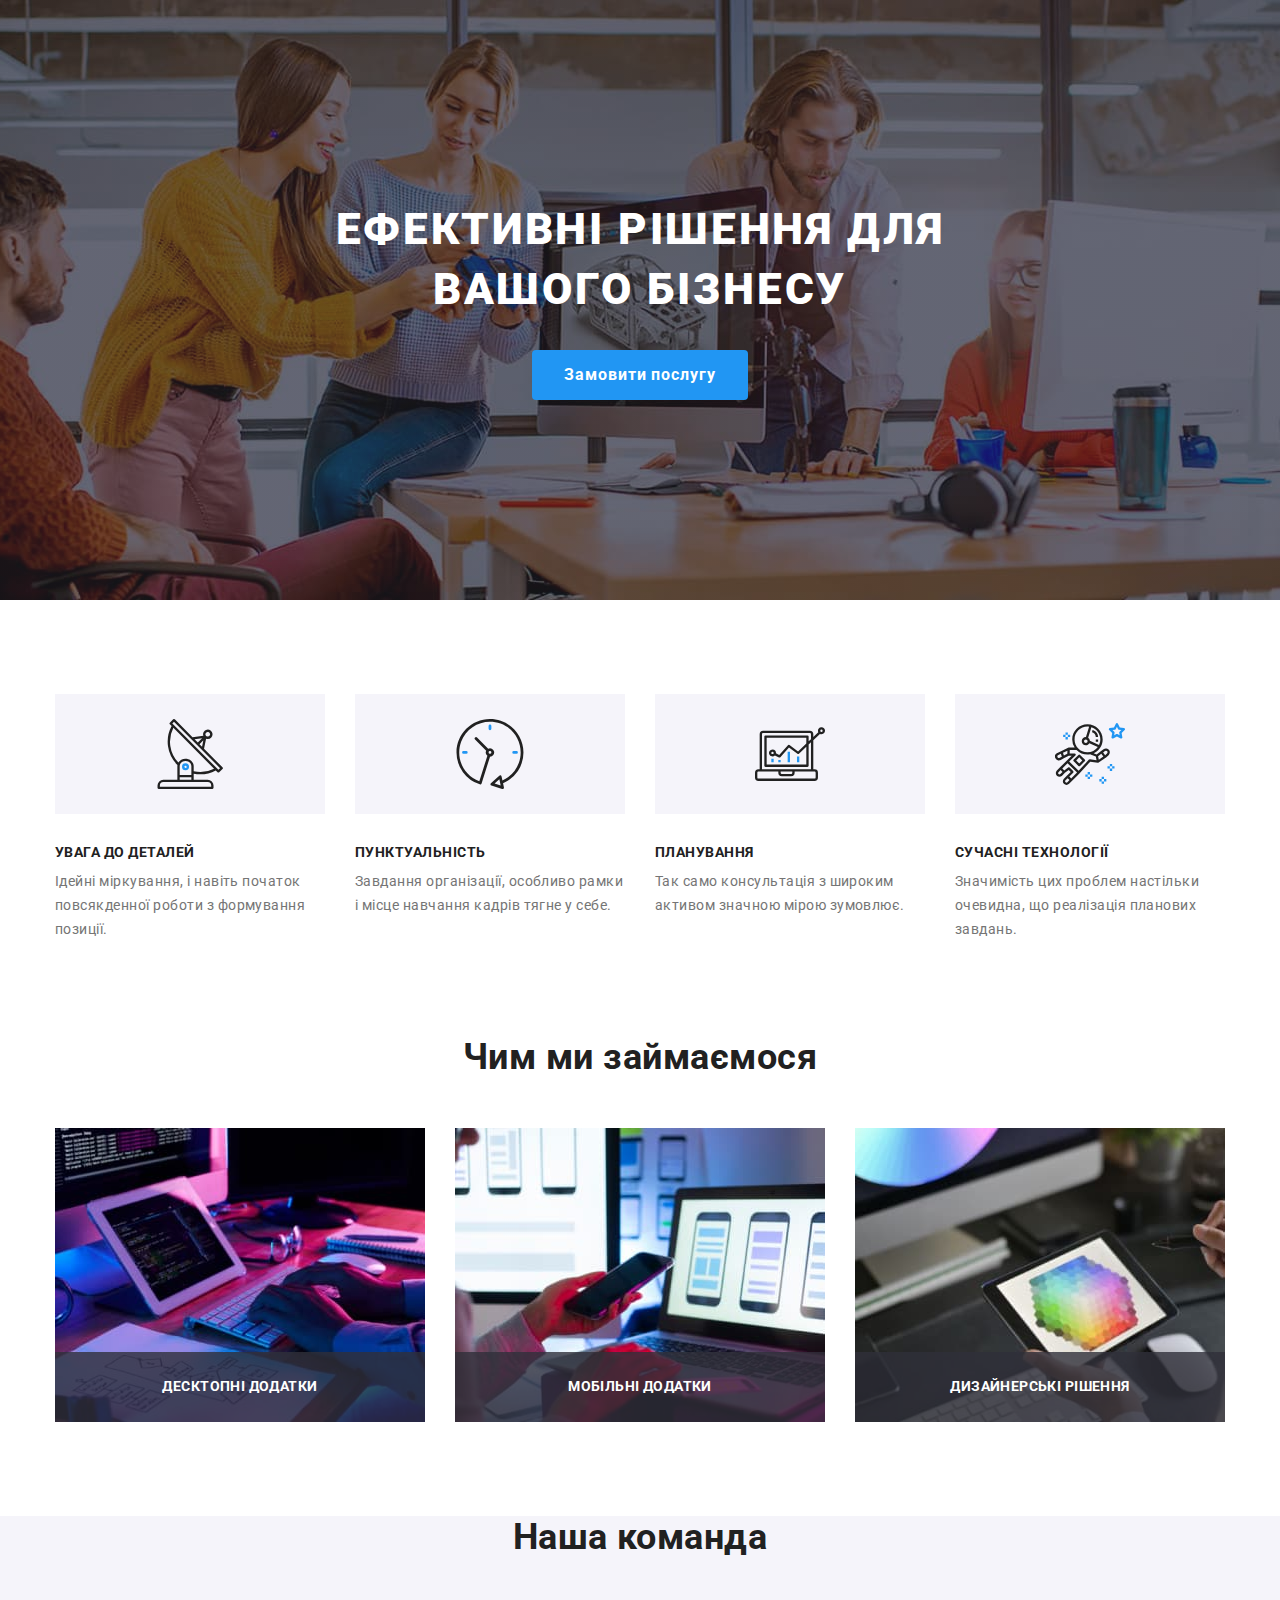
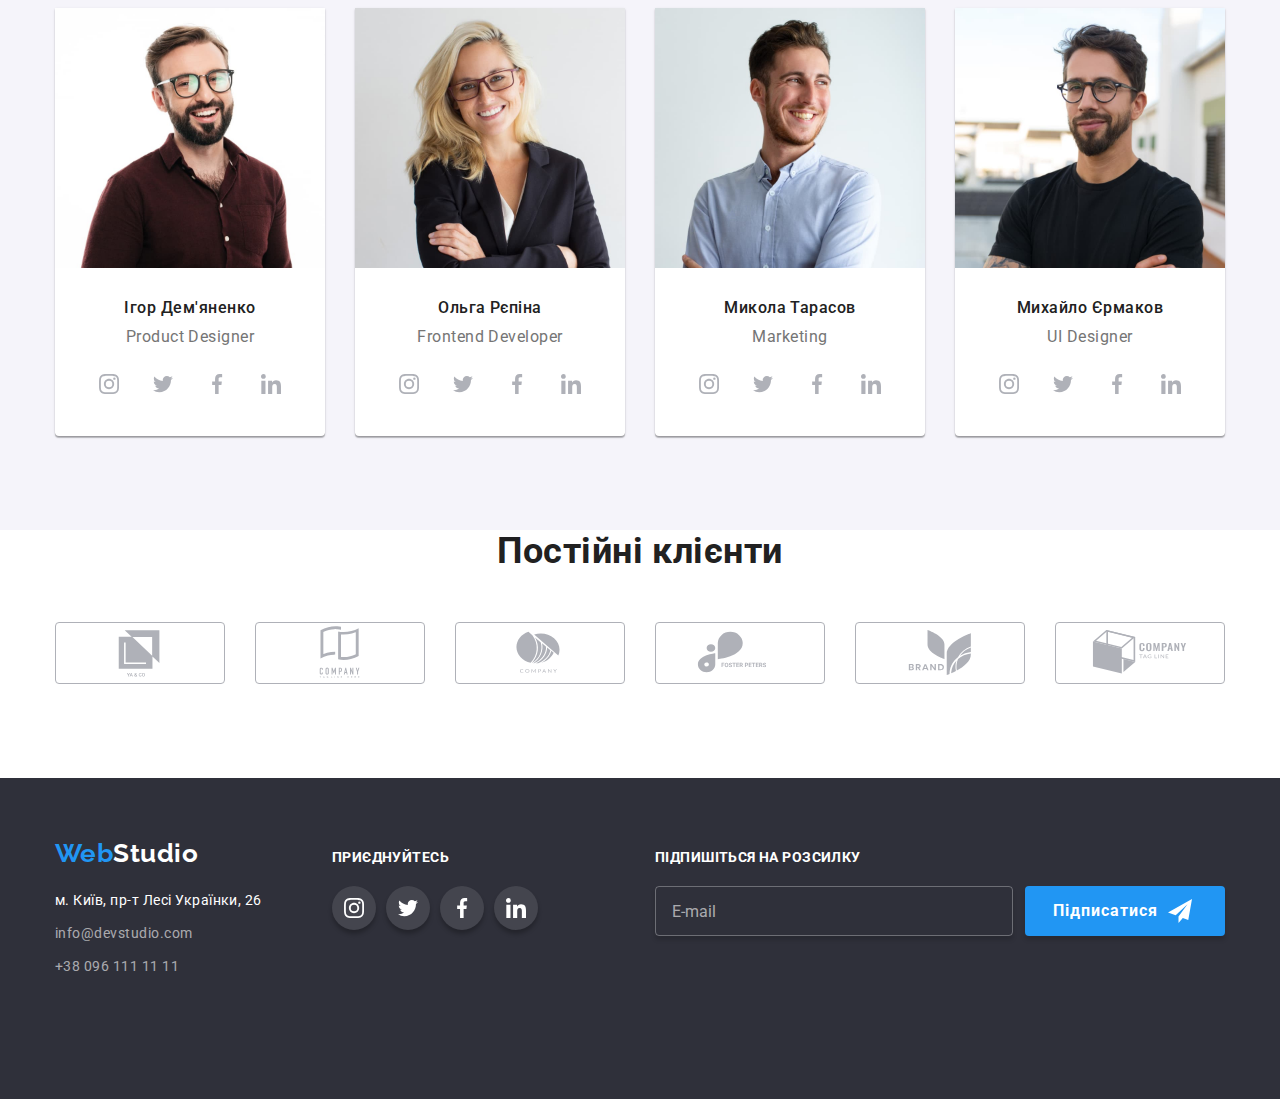
==== commit 5fcbf497: "добавляет адап. графику в hero и staff" ====
--- a/index.html
+++ b/index.html
@@ -128,7 +128,21 @@
           <h2 class="staff__section-title">Наша команда</h2>
           <ul class="staff__list list">
             <li class="staff__item">
-              <img src="./images/img.jpg" alt="хлопець в темній сорочці" width="270">
+              <picture>
+                <source 
+                  srcset="./images/img(0)_dsk.jpg 1x, ./images/img(0)_dsk_2x.jpg 2x"
+                  media="(min-width: 1200px)"
+                >
+                <source 
+                  srcset="./images/img(0)_tab.jpg 1x, ./images/img(0)_tab_2x.jpg 2x"
+                  media="(min-width: 768px)"
+                >
+                <source 
+                  srcset="./images/img(0)_mob.jpg 1x, ./images/img(0)_mob_2x.jpg 2x"
+                  media="(max-width: 767px)"
+                >
+                <img src="./images/img(0).jpg" alt="хлопець в темній сорочці" width="450">
+              </picture>
               <div class="staff__border">
                 <h3 class="staff__title">Ігор Дем'яненко</h3>
                 <p class="staff__text" lang="en">Product Designer</p>
@@ -165,7 +179,21 @@
               </div>
             </li>
             <li class="staff__item">
-              <img src="./images/img(1).jpg" alt="дивчина" width="270">
+              <picture>
+                <source 
+                  srcset="./images/img(1)_dsk.jpg 1x, ./images/img(1)_dsk_2x.jpg 2x" 
+                  media="(min-width: 1200px)"
+                >
+                <source 
+                  srcset="./images/img(1)_tab.jpg 1x, ./images/img(1)_tab_2x.jpg 2x" 
+                  media="(min-width: 768px)"
+                >
+                <source 
+                  srcset="./images/img(1)_mob.jpg 1x, ./images/img(1)_mob_2x.jpg 2x" 
+                  media="(max-width: 767px)"
+                >
+                <img src="./images/img(1).jpg" alt="дивчина" width="450">
+              </picture>
               <div class="staff__border">
                 <h3 class="staff__title">Ольга Рєпіна</h3>
                 <p class="staff__text" lang="en">Frontend Developer</p>
@@ -202,7 +230,12 @@
               </div>
             </li>
             <li class="staff__item">
-              <img src="./images/img(2).jpg" alt="хлопець у світлій сорочці" width="270">
+              <picture>
+                <source srcset="./images/img(2)_dsk.jpg 1x, ./images/img(2)_dsk_2x.jpg 2x" media="(min-width: 1200px)">
+                <source srcset="./images/img(2)_tab.jpg 1x, ./images/img(2)_tab_2x.jpg 2x" media="(min-width: 768px)">
+                <source srcset="./images/img(2)_mob.jpg 1x, ./images/img(2)_mob_2x.jpg 2x" media="(max-width: 767px)">
+                <img src="./images/img(2).jpg" alt="хлопець у світлій сорочці" width="450">
+              </picture>
               <div class="staff__border">
                 <h3 class="staff__title">Микола Тарасов</h3>
                 <p class="staff__text" lang="en">Marketing</p>
@@ -239,7 +272,12 @@
               </div>
             </li>
             <li class="staff__item">
-              <img src="./images/img(3).jpg" alt="хлопець в чорній футболці" width="270">
+              <picture>
+                <source srcset="./images/img(3)_dsk.jpg 1x, ./images/img(3)_dsk_2x.jpg 2x" media="(min-width: 1200px)">
+                <source srcset="./images/img(3)_tab.jpg 1x, ./images/img(3)_tab_2x.jpg 2x" media="(min-width: 768px)">
+                <source srcset="./images/img(3)_mob.jpg 1x, ./images/img(3)_mob_2x.jpg 2x" media="(max-width: 767px)">
+                <img src="./images/img(3).jpg" alt="хлопець в чорній футболці" width="450">
+              </picture>
               <div class="staff__border">
                 <h3 class="staff__title">Михайло Єрмаков</h3>
                 <p class="staff__text" lang="en">UI Designer</p>
@@ -332,7 +370,7 @@
       </section>
     </main>
     <!--Модальне вікно-->
-    <!-- <div class="backdrop is-hidden"  data-modal>
+    <div class="backdrop is-hidden"  data-modal>
       <div class="modal">
         <button class="modal-close" type="button"  data-modal-close>
           <svg class="close-icon" width="11" height="11">
@@ -380,9 +418,9 @@
               id="user-text"
               placeholder="Введіть текст" 
             ></textarea>
-          </div> -->
+          </div>
           <!-------------Кастомний чекбокс--------------->
-          <!-- <label class="check-label">
+          <label class="check-label">
             <input class="check-input" type="checkbox">
             
             <span class="check-box">
@@ -397,7 +435,7 @@
         </form>
 
       </div>
-    </div> -->
+    </div>
     <!--Футер-->
     <footer class="bcg-footer">
       <div class="container footer">
--- a/css/main.min.css
+++ b/css/main.min.css
@@ -1 +1 @@
-body{background-color:var(--button-text-color);color:var(--primery-text-color);font-family:Roboto,sans-serif;letter-spacing:.03em}img{display:block;max-width:100%;height:auto;width:100%}.list{padding:0;margin:0;list-style:none}h1,h2,h3,h4,h5,h6,p,ul{margin-top:0;margin-bottom:0;padding:0}.check-label{display:flex;align-items:center;margin-bottom:30px;font-size:14px;line-height:1.71;letter-spacing:.03em;color:#757575}.check-input{-webkit-appearance:none;-moz-appearance:none;appearance:none}.check-box{display:inline-flex;align-items:center;justify-content:center;width:16px;height:15px;margin-left:10px;margin-right:10px;border:2px solid var(--title-text-color);border-radius:2px}.check-input:checked+.check-box{background-color:var(--accent-color);border:1px solid var(--accent-color)}.check-input:focus+.check-box{border-color:var(--accent-color)}.check-icon{display:block;align-items:center;justify-content:center;opacity:0}.check-input:checked+.check-box .check-icon{opacity:1}.check-pact{color:#2196f3;text-decoration:underline}.button-send{display:flex;justify-content:center;border:0;border-radius:4px;padding:10px 52px;margin-left:125px;background-color:var(--accent-color);color:var(--button-text-color);font-family:Roboto,sans-serif;font-weight:700;font-size:16px;line-height:1.88;letter-spacing:.06em;cursor:pointer;box-shadow:0px 4px 4px rgba(0,0,0,.15);transition-property:background-color;transition-duration:250ms;transition-timing-function:var(--timing-function-hover)}.button-send:hover,.button-send:focus{background-color:var(--button-hero-hover)}.container{margin-left:auto;margin-right:auto;padding-left:15px;padding-right:15px;width:100%}@media screen and (min-width: 480px){.container{max-width:480px}}@media screen and (min-width: 768px){.container{max-width:768px}}@media screen and (min-width: 1200px){.container{max-width:1200px}}.backdrop{position:fixed;top:0;width:100%;height:100%;background-color:rgba(0,0,0,.2);transition:opacity 250ms linear,visibility 250ms linear}.modal{width:528px;min-height:581px;padding:40px;background-color:#fff;box-shadow:var(--shadow-modal);border-radius:4px;position:absolute;top:50%;left:50%;transform:translate(-50%, -50%) scale(1) rotate(360deg);transition:transform 250ms linear}.backdrop.is-hidden .modal{transform:translate(-50%, -50%) scale(0) rotate(0)}.modal-title{margin-bottom:12px;font-weight:700;font-size:20px;line-height:1.15;text-align:center;letter-spacing:.03em;color:var(--title-text-color)}.modal-close{position:absolute;top:8px;right:8px;width:30px;height:30px;border:1px solid rgba(0,0,0,.1);border-radius:50%;display:flex;align-items:center;justify-content:center;background:rgba(0,0,0,0);cursor:pointer;color:#000}.modal-close:hover,.modal-close:focus{box-shadow:var(--shadow-modal);color:var(--accent-color)}.close-icon{fill:currentColor}.is-hidden{opacity:0;visibility:hidden;pointer-events:none}.modal-field{position:relative;margin-bottom:10px}.modal-label{display:block;margin-bottom:4px;font-size:12px;line-height:1.17;letter-spacing:.01em;color:#757575}.modal-input-svg{position:relative}.modal-input{padding-left:42px;width:100%;height:40px;border:1px solid rgba(33,33,33,.2);border-radius:4px;background-color:rgba(0,0,0,0);color:var(--logo-heder-color);font-size:12px;outline:none;transition-property:box-shadow,border-color;transition-duration:250ms;transition-timing-function:var(--timing-function-hover)}.modal-input:hover,.modal-input:focus{border-color:var(--accent-color)}.modal-icon{position:absolute;left:12px;top:50%;transform:translateY(-50%);transition-property:fill;transition-duration:250ms;transition-timing-function:var(--timing-function-hover)}.modal-input:hover+.modal-icon,.modal-input:focus+.modal-icon{fill:var(--accent-color)}.modal-comment{width:100%;height:120px;padding:12px 16px;border:1px solid rgba(33,33,33,.2);border-radius:4px;font-size:12px;resize:none;outline:none}.modal-comment::-moz-placeholder{font-size:12px;line-height:1.17;letter-spacing:.01em;color:rgba(117,117,117,.5)}.modal-comment:-ms-input-placeholder{font-size:12px;line-height:1.17;letter-spacing:.01em;color:rgba(117,117,117,.5)}.modal-comment::placeholder{font-size:12px;line-height:1.17;letter-spacing:.01em;color:rgba(117,117,117,.5)}.modal-check{display:flex;justify-content:center;margin-top:20px;margin-bottom:30px;position:relative}h2{margin-bottom:50px}.section{padding-bottom:60px}@media screen and (min-width: 1200px){.section{padding-bottom:94px}}.clients__section-title{color:var(--title-text-color);font-weight:700;font-size:36px;line-height:1.17;text-align:center}.clients__list{display:flex;flex-wrap:wrap;justify-content:center;align-items:center;gap:30px}.clients__item{flex-basis:calc((100% - 30px)/2)}@media screen and (min-width: 768px){.clients__item{flex-basis:calc((100% - 60px)/3)}}@media screen and (min-width: 1200px){.clients__item{flex-basis:calc((100% - 150px)/6)}}.clients__link{width:100%;height:100%;display:flex;align-items:center;justify-content:center;color:#afb1b8;border:1px solid #afb1b8;border-radius:4px;transition-property:border,color;transition-duration:250ms;transition-timing-function:var(--timing-function-hover)}.clients__link:hover,.clients__link:focus{border:1px solid var(--accent-color);color:var(--accent-color)}.clients__icon{fill:currentColor}.features{padding-top:60px}@media screen and (min-width: 1200px){.features{padding-top:94px}}.features__list .features__title{margin-bottom:10px;color:var(--title-text-color);font-weight:700;font-size:14px;line-height:1,14;text-transform:uppercase;text-align:center}@media screen and (min-width: 768px){.features__list .features__title{text-align:left}}.features__list .features__text{color:var(--primery-text-color);font-size:14px;line-height:1.71}@media screen and (min-width: 768px){.features__list{display:flex;flex-wrap:wrap;gap:30px}}.features__item{padding-bottom:30px}@media screen and (min-width: 768px){.features__item{flex-basis:calc((100% - 30px)/2);padding-bottom:0}}@media screen and (min-width: 1200px){.features__item{flex-basis:calc((100% - 90px)/4)}}.features__icon{display:flex;align-items:center;justify-content:center;margin-left:auto;margin-right:auto;max-width:100%;width:100%;margin-bottom:30px;height:120px;background-color:var(--button-white-bcg)}.features__icon-antenna{fill:currentColor}.features__icon-clock{fill:currentColor}.features__icon-diagram{fill:currentColor}.features__icon-astronaut{fill:currentColor}.bcg-footer{padding-top:60px;padding-bottom:60px;background-color:var(--hero-footer-bcg)}.footer{display:flex;flex-direction:column}@media screen and (min-width: 768px){.footer{display:flex;flex-direction:row;flex-wrap:wrap;align-items:baseline;justify-content:space-around}}@media screen and (min-width: 1200px){.footer{display:flex;flex-direction:row;flex-wrap:nowrap;align-items:baseline;justify-content:space-between}}.footer__aside-footer{margin-bottom:60px}@media screen and (min-width: 1200px){.footer__aside-footer{margin-bottom:60px}}.footer__aside-logo{display:block;margin-bottom:20px;color:var(--button-text-color);font-family:Raleway,sans-serif;font-weight:700;font-size:26px;line-height:1.19;text-decoration:none;text-align:center}.footer__aside-logo .footer__logo-web{color:var(--accent-color)}@media screen and (min-width: 1200px){.footer__aside-logo{display:inline-block;text-align:left}}.footer__aside-text{margin-bottom:9px;color:var(--button-text-color);font-style:normal;font-size:14px;line-height:1.71;text-align:center}@media screen and (min-width: 1200px){.footer__aside-text{text-align:left}}.footer__aside-com:not(:last-child){margin-bottom:9px}.footer__aside-link{display:block;padding-top:0;padding-bottom:0;color:var(--com-footer-color);font-style:normal;font-size:14px;line-height:1.71;text-decoration:none;text-align:center;transition-property:color;transition-duration:250ms;transition-timing-function:var(--timing-function-hover)}.footer__aside-link:hover,.footer__aside-link:focus{color:var(--accent-color)}@media screen and (min-width: 1200px){.footer__aside-link{display:inline-block;text-align:left}}.footer__soc-footer{margin-left:0;margin-bottom:60px}@media screen and (min-width: 1200px){.footer__soc-footer{margin-left:70px}}.footer__soc-title{margin-bottom:20px;color:var(--button-text-color);text-transform:uppercase;font-weight:700;font-size:14px;line-height:1.14;letter-spacing:.03em;text-align:center}@media screen and (min-width: 1200px){.footer__soc-title{text-align:left}}.footer__soc-list{display:flex;justify-content:center;gap:10px}@media screen and (min-width: 1200px){.footer__soc-list{justify-content:left}}.footer__soc-item{width:44px;height:44px}.footer__soc-link{width:100%;height:100%;border-radius:50%;display:flex;align-items:center;justify-content:center;color:var(--button-text-color);background:rgba(255,255,255,.1);box-shadow:0px 4px 4px rgba(0,0,0,.25);transition-property:background-color;transition-duration:250ms;transition-timing-function:var(--timing-function-hover)}.footer__soc-link:hover,.footer__soc-link:focus{background-color:var(--accent-color)}.footer__soc-icon{fill:currentColor}.footer__form-footer{position:relative;margin-left:0}@media screen and (min-width: 1200px){.footer__form-footer{margin-left:auto}}.footer__form-label{font-weight:700;font-size:14px;line-height:1.14;letter-spacing:.03em;text-transform:uppercase;text-align:center;color:var(--button-text-color)}@media screen and (min-width: 1200px){.footer__form-label{text-align:left}}.footer__form-fild{display:flex;flex-direction:column;align-items:center;margin-left:0}@media screen and (min-width: 1200px){.footer__form-fild{display:flex;flex-direction:row;align-items:flex-end;margin-left:auto}}.footer__form-input{width:358px;height:50px;margin-top:20px;margin-bottom:20px;padding-left:16px;border:1px solid rgba(255,255,255,.3);box-shadow:0px 4px 4px rgba(0,0,0,.15);border-radius:4px;background-color:rgba(0,0,0,0);color:#fff}.footer__form-input::-moz-placeholder{color:rgba(255,255,255,.6)}.footer__form-input:-ms-input-placeholder{color:rgba(255,255,255,.6)}.footer__form-input::placeholder{color:rgba(255,255,255,.6)}@media screen and (min-width: 1200px){.footer__form-input{margin-bottom:0}}.footer__form-btn{display:flex;align-items:center;width:200px;height:50px;margin-left:12px;padding-top:10px;padding-left:28px;padding-bottom:10px;padding-right:28px;background-color:var(--accent-color);vertical-align:center;box-shadow:0px 4px 4px rgba(0,0,0,.15);border-radius:4px;border:0;color:var(--button-text-color);font-family:Roboto,sans-serif;font-weight:700;font-size:16px;line-height:1.88;letter-spacing:.06em;cursor:pointer;transition-property:background-color;transition-duration:250ms;transition-timing-function:var(--timing-function-hover)}.footer__form-btn:hover,.footer__form-btn:focus{background-color:var(--button-hero-hover)}.footer__form-icon{margin-left:10px}.page-header{border-bottom:1px solid var(--border-color)}.header,.header__nav-site,.header__nav,.header__com{display:flex;align-items:center}.header__logo{color:var(--logo-heder-color);font-family:Raleway,sans-serif;font-weight:700;font-size:26px;line-height:1.19;text-decoration:none}.header__logo .header__logo-web{color:var(--accent-color)}.header__nav-item:not(:last-child){margin-right:50px}.header__nav{margin-left:93px;color:var(--title-text-color);font-weight:500;font-size:14px;line-height:1.14;letter-spacing:.02em}.header__nav-link{text-decoration:none;color:var(--title-text-color);transition-property:color;transition-duration:250ms;transition-timing-function:var(--timing-function-hover)}.header__nav-link:hover,.header__nav-link:focus{color:var(--accent-color)}.header__link-current{display:block;padding-top:32px;padding-bottom:32px;color:var(--accent-color);text-decoration:none}.header__link-current::before{content:"";position:absolute;width:100%;height:4px;left:0;bottom:-1px;background:var(--accent-color);border-radius:2px}.header__item-current{position:relative}.header__com-item+.header__com-item{margin-left:50px}.header__com{margin-left:auto;font-weight:500;font-size:14px;line-height:1.14;letter-spacing:.02em;text-decoration:none}.header__com-link{padding-top:32px;padding-bottom:32px;color:var(--primery-text-color);text-decoration:none;transition-property:color;transition-duration:250ms;transition-timing-function:var(--timing-function-hover)}.header__com-link:hover,.header__com-link:focus{color:var(--accent-color)}.header__com-icon{display:flex;align-items:center}.header__icon-mail{margin-right:10px;fill:currentColor}.header__icon-phone{margin-right:10px;fill:currentColor}.hero{max-width:1600px;min-height:600px;margin:0 auto;padding-top:200px;padding-bottom:200px;background-color:var(--hero-footer-bcg);background-image:linear-gradient(to right, rgba(47, 48, 58, 0.4), rgba(47, 48, 58, 0.4)),url(../images/bcg_Img.jpg);background-repeat:no-repeat;background-position:center;background-size:cover;align-items:center;text-align:center}.hero-title{margin-bottom:30px;color:var(--button-text-color);font-weight:900;font-size:26px;line-height:1.61;letter-spacing:.06em;text-transform:uppercase}@media screen and (min-width: 1200px){.hero-title{font-size:44px;line-height:1.36}}.hero .button-hero{padding:10px 32px;margin:0;border:0;border-radius:4px;background-color:var(--accent-color);color:var(--button-text-color);font-family:Roboto,sans-serif;font-weight:500;font-weight:700;font-size:16px;line-height:1.9;letter-spacing:.06em;cursor:pointer;transition-property:background-color;transition-duration:250ms;transition-timing-function:var(--timing-function-hover)}.hero .button-hero:hover,.hero .button-hero:focus{background-color:var(--button-hero-hover)}.staff{background-color:var(--button-white-bcg)}.staff__section-title{color:var(--title-text-color);font-weight:700;font-size:36px;line-height:1.17;text-align:center}@media screen and (min-width: 768px){.staff__list{display:flex;flex-wrap:wrap;gap:30px}}.staff__item{background-color:var(--button-text-color);box-shadow:0px 1px 3px rgba(0,0,0,.12),0px 1px 1px rgba(0,0,0,.14),0px 2px 1px rgba(0,0,0,.2);border-radius:0px 0px 4px 4px}@media screen and (min-width: 768px){.staff__item{flex-basis:calc((100% - 30px)/2)}}@media screen and (min-width: 1200px){.staff__item{flex-basis:calc((100% - 90px)/4)}}.staff__border{padding-top:30px;padding-bottom:30px}.staff__title{margin-bottom:10px;color:var(--title-text-color);font-weight:500;font-size:16px;line-height:1.19;text-align:center}.staff__text{margin-bottom:16px;font-weight:400;font-size:16px;line-height:1.19;text-align:center}.staff__soc-list{display:flex;justify-content:center;gap:10px}.staff__soc-item{width:44px;height:44px}.staff__soc-link{width:100%;height:100%;border-radius:50%;display:flex;align-items:center;justify-content:center;color:#afb1b8;transition-property:background-color;transition-duration:250ms;transition-timing-function:var(--timing-function-hover)}.staff__soc-link:hover,.staff__soc-link:focus{background-color:var(--accent-color)}.staff__soc-icon{transition:fill 250ms var(--timing-function-hover);fill:currentColor}.staff__soc-link:hover .staff__soc-icon,.staff__soc-link:focus .staff__soc-icon{fill:var(--button-text-color)}.work{display:none}@media screen and (min-width: 1200px){.work{display:block}}.work__title{color:var(--title-text-color);font-weight:700;font-size:36px;line-height:1.17;text-align:center}.work__list{display:flex;gap:30px}.work__list .work__item{flex-basis:calc((100% - 60px)/3);position:relative}.work__list .work__item .work__text{padding-top:27px;padding-bottom:27px;font-weight:700;font-size:14px;line-height:1.14;text-align:center;letter-spacing:.03em;text-transform:uppercase;color:var(--button-text-color);width:100%;background-color:rgba(47,48,58,.8);position:absolute;bottom:0;left:0}.filters{display:flex;justify-content:center;margin-bottom:50px}.filter-item:not(:last-child){margin-right:8px}.button{border:0;padding:6px 22px;min-width:73px;border-radius:4px;background-color:var(--button-white-bcg);color:var(--title-text-color);font-family:Roboto,sans-serif;font-weight:500;font-size:16px;line-height:1.62;cursor:pointer;transition-property:background-color,color,box-shadow;transition-duration:250ms;transition-timing-function:var(--timing-function-hover)}.button:hover,.button:focus{background-color:var(--accent-color);color:var(--button-text-color);box-shadow:0 3px 1px 0 rgba(0,0,0,.1),0 1px 2px 0 rgba(0,0,0,.08),0 2px 2px 0 rgba(0,0,0,.12)}.projects{display:flex;flex-wrap:wrap;gap:30px}.projects .link{padding-top:0;padding-bottom:0;text-decoration:none}.project-item{flex-basis:calc((100% - 60px)/3)}.project-link{display:block;transition-property:box-shadow;transition-duration:250ms;transition-timing-function:var(--timing-function-hover)}.project-link:hover,.project-link:focus{box-shadow:var(--shadow-cards-button)}.project-overlay{position:relative;overflow:hidden}.project-text{display:flex;align-items:center;justify-content:center;position:absolute;top:0;left:0;margin:auto;padding-right:24px;padding-left:24px;width:100%;height:100%;background-color:rgba(33,150,243,.9);color:var(--button-text-color);font-size:18px;line-height:1.56;letter-spacing:.03em;transform:translateY(100%);opacity:0;transition:transform 250ms var(--timing-function-hover),opacity 250ms var(--timing-function-hover)}.project-link:hover .project-text,.project-link:focus .project-text{opacity:1;transform:translateY(0)}.section-title{color:var(--title-text-color);font-weight:700;font-size:36px;line-height:1.17;text-align:center}.link .section-title{margin-bottom:4px;color:var(--title-text-color);font-weight:700;font-size:18px;line-height:2;letter-spacing:.06em;text-align:left}.project-border{padding:20px 24px;border-right:1px solid var(--border-color);border-bottom:1px solid var(--border-color);border-left:1px solid var(--border-color)}.visually-hidden{position:absolute;white-space:nowrap;width:1px;height:1px;overflow:hidden;border:0;padding:0;clip:rect(0 0 0 0);-webkit-clip-path:inset(50%);clip-path:inset(50%);margin:-1px}:root{--primery-text-color: #757575;--title-text-color: #212121;--accent-color: #2196F3;--button-white-bcg: #F5F4FA;--button-text-color: #FFFFFF;--hero-footer-bcg: #2F303A;--logo-heder-color: #000;--com-footer-color: rgba(255, 255, 255, 0.6);--border-color: #ECECEC;--button-hero-hover: #188CE8;--shadow-cards-button: 0 4px 4px 0 rgba(0, 0, 0, 0.25);--timing-function-hover: cubic-bezier(0.4, 0, 0.2, 1);--shadow-modal: 0px 1px 3px rgba(0, 0, 0, 0.12), 0px 1px 1px rgba(0, 0, 0, 0.14), 0px 2px 1px rgba(0, 0, 0, 0.2)}/*# sourceMappingURL=main.min.css.map */+body{background-color:var(--button-text-color);color:var(--primery-text-color);font-family:Roboto,sans-serif;letter-spacing:.03em}img{display:block;max-width:100%;height:auto;width:100%}.list{padding:0;margin:0;list-style:none}h1,h2,h3,h4,h5,h6,p,ul{margin-top:0;margin-bottom:0;padding:0}.check-label{display:flex;align-items:center;margin-bottom:30px;font-size:14px;line-height:1.71;letter-spacing:.03em;color:#757575}.check-input{-webkit-appearance:none;-moz-appearance:none;appearance:none}.check-box{display:inline-flex;align-items:center;justify-content:center;width:16px;height:15px;margin-left:10px;margin-right:10px;border:2px solid var(--title-text-color);border-radius:2px}.check-input:checked+.check-box{background-color:var(--accent-color);border:1px solid var(--accent-color)}.check-input:focus+.check-box{border-color:var(--accent-color)}.check-icon{display:block;align-items:center;justify-content:center;opacity:0}.check-input:checked+.check-box .check-icon{opacity:1}.check-pact{color:#2196f3;text-decoration:underline}.button-send{display:flex;justify-content:center;border:0;border-radius:4px;padding:10px 52px;margin-left:125px;background-color:var(--accent-color);color:var(--button-text-color);font-family:Roboto,sans-serif;font-weight:700;font-size:16px;line-height:1.88;letter-spacing:.06em;cursor:pointer;box-shadow:0px 4px 4px rgba(0,0,0,.15);transition-property:background-color;transition-duration:250ms;transition-timing-function:var(--timing-function-hover)}.button-send:hover,.button-send:focus{background-color:var(--button-hero-hover)}.container{margin-left:auto;margin-right:auto;padding-left:15px;padding-right:15px;width:100%}@media screen and (min-width: 480px){.container{max-width:480px}}@media screen and (min-width: 768px){.container{max-width:768px}}@media screen and (min-width: 1200px){.container{max-width:1200px}}.backdrop{position:fixed;top:0;width:100%;height:100%;background-color:rgba(0,0,0,.2);transition:opacity 250ms linear,visibility 250ms linear}.modal{width:528px;min-height:581px;padding:40px;background-color:#fff;box-shadow:var(--shadow-modal);border-radius:4px;position:absolute;top:50%;left:50%;transform:translate(-50%, -50%) scale(1) rotate(360deg);transition:transform 250ms linear}.backdrop.is-hidden .modal{transform:translate(-50%, -50%) scale(0) rotate(0)}.modal-title{margin-bottom:12px;font-weight:700;font-size:20px;line-height:1.15;text-align:center;letter-spacing:.03em;color:var(--title-text-color)}.modal-close{position:absolute;top:8px;right:8px;width:30px;height:30px;border:1px solid rgba(0,0,0,.1);border-radius:50%;display:flex;align-items:center;justify-content:center;background:rgba(0,0,0,0);cursor:pointer;color:#000}.modal-close:hover,.modal-close:focus{box-shadow:var(--shadow-modal);color:var(--accent-color)}.close-icon{fill:currentColor}.is-hidden{opacity:0;visibility:hidden;pointer-events:none}.modal-field{position:relative;margin-bottom:10px}.modal-label{display:block;margin-bottom:4px;font-size:12px;line-height:1.17;letter-spacing:.01em;color:#757575}.modal-input-svg{position:relative}.modal-input{padding-left:42px;width:100%;height:40px;border:1px solid rgba(33,33,33,.2);border-radius:4px;background-color:rgba(0,0,0,0);color:var(--logo-heder-color);font-size:12px;outline:none;transition-property:box-shadow,border-color;transition-duration:250ms;transition-timing-function:var(--timing-function-hover)}.modal-input:hover,.modal-input:focus{border-color:var(--accent-color)}.modal-icon{position:absolute;left:12px;top:50%;transform:translateY(-50%);transition-property:fill;transition-duration:250ms;transition-timing-function:var(--timing-function-hover)}.modal-input:hover+.modal-icon,.modal-input:focus+.modal-icon{fill:var(--accent-color)}.modal-comment{width:100%;height:120px;padding:12px 16px;border:1px solid rgba(33,33,33,.2);border-radius:4px;font-size:12px;resize:none;outline:none}.modal-comment::-moz-placeholder{font-size:12px;line-height:1.17;letter-spacing:.01em;color:rgba(117,117,117,.5)}.modal-comment:-ms-input-placeholder{font-size:12px;line-height:1.17;letter-spacing:.01em;color:rgba(117,117,117,.5)}.modal-comment::placeholder{font-size:12px;line-height:1.17;letter-spacing:.01em;color:rgba(117,117,117,.5)}.modal-check{display:flex;justify-content:center;margin-top:20px;margin-bottom:30px;position:relative}h2{margin-bottom:50px}.section{padding-bottom:60px}@media screen and (min-width: 1200px){.section{padding-bottom:94px}}.clients__section-title{color:var(--title-text-color);font-weight:700;font-size:36px;line-height:1.17;text-align:center}.clients__list{display:flex;flex-wrap:wrap;justify-content:center;align-items:center;gap:30px}.clients__item{flex-basis:calc((100% - 30px)/2)}@media screen and (min-width: 768px){.clients__item{flex-basis:calc((100% - 60px)/3)}}@media screen and (min-width: 1200px){.clients__item{flex-basis:calc((100% - 150px)/6)}}.clients__link{width:100%;height:100%;display:flex;align-items:center;justify-content:center;color:#afb1b8;border:1px solid #afb1b8;border-radius:4px;transition-property:border,color;transition-duration:250ms;transition-timing-function:var(--timing-function-hover)}.clients__link:hover,.clients__link:focus{border:1px solid var(--accent-color);color:var(--accent-color)}.clients__icon{fill:currentColor}.features{padding-top:60px}@media screen and (min-width: 1200px){.features{padding-top:94px}}.features__list .features__title{margin-bottom:10px;color:var(--title-text-color);font-weight:700;font-size:14px;line-height:1,14;text-transform:uppercase;text-align:center}@media screen and (min-width: 768px){.features__list .features__title{text-align:left}}.features__list .features__text{color:var(--primery-text-color);font-size:14px;line-height:1.71}@media screen and (min-width: 768px){.features__list{display:flex;flex-wrap:wrap;gap:30px}}.features__item{padding-bottom:30px}@media screen and (min-width: 768px){.features__item{flex-basis:calc((100% - 30px)/2);padding-bottom:0}}@media screen and (min-width: 1200px){.features__item{flex-basis:calc((100% - 90px)/4)}}.features__icon{display:flex;align-items:center;justify-content:center;margin-left:auto;margin-right:auto;max-width:100%;width:100%;margin-bottom:30px;height:120px;background-color:var(--button-white-bcg)}.features__icon-antenna{fill:currentColor}.features__icon-clock{fill:currentColor}.features__icon-diagram{fill:currentColor}.features__icon-astronaut{fill:currentColor}.bcg-footer{padding-top:60px;padding-bottom:60px;background-color:var(--hero-footer-bcg)}.footer{display:flex;flex-direction:column}@media screen and (min-width: 768px){.footer{display:flex;flex-direction:row;flex-wrap:wrap;align-items:baseline;justify-content:space-around}}@media screen and (min-width: 1200px){.footer{display:flex;flex-direction:row;flex-wrap:nowrap;align-items:baseline;justify-content:space-between}}.footer__aside-footer{margin-bottom:60px}@media screen and (min-width: 1200px){.footer__aside-footer{margin-bottom:60px}}.footer__aside-logo{display:block;margin-bottom:20px;color:var(--button-text-color);font-family:Raleway,sans-serif;font-weight:700;font-size:26px;line-height:1.19;text-decoration:none;text-align:center}.footer__aside-logo .footer__logo-web{color:var(--accent-color)}@media screen and (min-width: 1200px){.footer__aside-logo{display:inline-block;text-align:left}}.footer__aside-text{margin-bottom:9px;color:var(--button-text-color);font-style:normal;font-size:14px;line-height:1.71;text-align:center}@media screen and (min-width: 1200px){.footer__aside-text{text-align:left}}.footer__aside-com:not(:last-child){margin-bottom:9px}.footer__aside-link{display:block;padding-top:0;padding-bottom:0;color:var(--com-footer-color);font-style:normal;font-size:14px;line-height:1.71;text-decoration:none;text-align:center;transition-property:color;transition-duration:250ms;transition-timing-function:var(--timing-function-hover)}.footer__aside-link:hover,.footer__aside-link:focus{color:var(--accent-color)}@media screen and (min-width: 1200px){.footer__aside-link{display:inline-block;text-align:left}}.footer__soc-footer{margin-left:0;margin-bottom:60px}@media screen and (min-width: 1200px){.footer__soc-footer{margin-left:70px}}.footer__soc-title{margin-bottom:20px;color:var(--button-text-color);text-transform:uppercase;font-weight:700;font-size:14px;line-height:1.14;letter-spacing:.03em;text-align:center}@media screen and (min-width: 1200px){.footer__soc-title{text-align:left}}.footer__soc-list{display:flex;justify-content:center;gap:10px}@media screen and (min-width: 1200px){.footer__soc-list{justify-content:left}}.footer__soc-item{width:44px;height:44px}.footer__soc-link{width:100%;height:100%;border-radius:50%;display:flex;align-items:center;justify-content:center;color:var(--button-text-color);background:rgba(255,255,255,.1);box-shadow:0px 4px 4px rgba(0,0,0,.25);transition-property:background-color;transition-duration:250ms;transition-timing-function:var(--timing-function-hover)}.footer__soc-link:hover,.footer__soc-link:focus{background-color:var(--accent-color)}.footer__soc-icon{fill:currentColor}.footer__form-footer{position:relative;margin-left:0}@media screen and (min-width: 1200px){.footer__form-footer{margin-left:auto}}.footer__form-label{font-weight:700;font-size:14px;line-height:1.14;letter-spacing:.03em;text-transform:uppercase;text-align:center;color:var(--button-text-color)}@media screen and (min-width: 1200px){.footer__form-label{text-align:left}}.footer__form-fild{display:flex;flex-direction:column;align-items:center;margin-left:0}@media screen and (min-width: 1200px){.footer__form-fild{display:flex;flex-direction:row;align-items:flex-end;margin-left:auto}}.footer__form-input{width:358px;height:50px;margin-top:20px;margin-bottom:20px;padding-left:16px;border:1px solid rgba(255,255,255,.3);box-shadow:0px 4px 4px rgba(0,0,0,.15);border-radius:4px;background-color:rgba(0,0,0,0);color:#fff}.footer__form-input::-moz-placeholder{color:rgba(255,255,255,.6)}.footer__form-input:-ms-input-placeholder{color:rgba(255,255,255,.6)}.footer__form-input::placeholder{color:rgba(255,255,255,.6)}@media screen and (min-width: 1200px){.footer__form-input{margin-bottom:0}}.footer__form-btn{display:flex;align-items:center;width:200px;height:50px;margin-left:12px;padding-top:10px;padding-left:28px;padding-bottom:10px;padding-right:28px;background-color:var(--accent-color);vertical-align:center;box-shadow:0px 4px 4px rgba(0,0,0,.15);border-radius:4px;border:0;color:var(--button-text-color);font-family:Roboto,sans-serif;font-weight:700;font-size:16px;line-height:1.88;letter-spacing:.06em;cursor:pointer;transition-property:background-color;transition-duration:250ms;transition-timing-function:var(--timing-function-hover)}.footer__form-btn:hover,.footer__form-btn:focus{background-color:var(--button-hero-hover)}.footer__form-icon{margin-left:10px}.page-header{border-bottom:1px solid var(--border-color)}.header,.header__nav-site,.header__nav,.header__com{display:flex;align-items:center}.header__logo{color:var(--logo-heder-color);font-family:Raleway,sans-serif;font-weight:700;font-size:26px;line-height:1.19;text-decoration:none}.header__logo .header__logo-web{color:var(--accent-color)}.header__nav-item:not(:last-child){margin-right:50px}.header__nav{margin-left:93px;color:var(--title-text-color);font-weight:500;font-size:14px;line-height:1.14;letter-spacing:.02em}.header__nav-link{text-decoration:none;color:var(--title-text-color);transition-property:color;transition-duration:250ms;transition-timing-function:var(--timing-function-hover)}.header__nav-link:hover,.header__nav-link:focus{color:var(--accent-color)}.header__link-current{display:block;padding-top:32px;padding-bottom:32px;color:var(--accent-color);text-decoration:none}.header__link-current::before{content:"";position:absolute;width:100%;height:4px;left:0;bottom:-1px;background:var(--accent-color);border-radius:2px}.header__item-current{position:relative}.header__com-item+.header__com-item{margin-left:50px}.header__com{margin-left:auto;font-weight:500;font-size:14px;line-height:1.14;letter-spacing:.02em;text-decoration:none}.header__com-link{padding-top:32px;padding-bottom:32px;color:var(--primery-text-color);text-decoration:none;transition-property:color;transition-duration:250ms;transition-timing-function:var(--timing-function-hover)}.header__com-link:hover,.header__com-link:focus{color:var(--accent-color)}.header__com-icon{display:flex;align-items:center}.header__icon-mail{margin-right:10px;fill:currentColor}.header__icon-phone{margin-right:10px;fill:currentColor}.hero{max-width:1600px;min-height:600px;margin:0 auto;padding-top:200px;padding-bottom:200px;background-color:var(--hero-footer-bcg);background-image:var(--grad),url(../../../images/bcg_img_mobile.jpg);background-repeat:no-repeat;background-position:center;background-size:cover;align-items:center;text-align:center}@media(min-device-pixel-ratio: 2),(-webkit-min-device-pixel-ratio: 2),(min-resolution: 192dpi),(min-resolution: 2dppx){.hero{background-image:linear-gradient(to right, rgba(47, 48, 58, 0.4), rgba(47, 48, 58, 0.4)),url(../../../images/bcg_img_mobile_2x.jpg)}}@media screen and (min-width: 768px){.hero{background-image:linear-gradient(to right, rgba(47, 48, 58, 0.4), rgba(47, 48, 58, 0.4)),url(../../..//images/bcg_img_tablet.jpg)}}@media screen and (min-width: 768px)and (min-device-pixel-ratio: 2),screen and (min-width: 768px)and (-webkit-min-device-pixel-ratio: 2),screen and (min-width: 768px)and (min-resolution: 192dpi),screen and (min-width: 768px)and (min-resolution: 2dppx){.hero{background-image:linear-gradient(to right, rgba(47, 48, 58, 0.4), rgba(47, 48, 58, 0.4)),url(../../../images/bcg_img_tablet_2x.jpg)}}@media screen and (min-width: 1200px){.hero{background-image:linear-gradient(to right, rgba(47, 48, 58, 0.4), rgba(47, 48, 58, 0.4)),url(../../../images/bcg_img_desktop.jpg)}}@media screen and (min-width: 1200px)and (min-device-pixel-ratio: 2),screen and (min-width: 1200px)and (-webkit-min-device-pixel-ratio: 2),screen and (min-width: 1200px)and (min-resolution: 192dpi),screen and (min-width: 1200px)and (min-resolution: 2dppx){.hero{background-image:linear-gradient(to right, rgba(47, 48, 58, 0.4), rgba(47, 48, 58, 0.4)),url(../../../images/bcg_img_desktop_2x.jpg)}}.hero-title{margin-bottom:30px;color:var(--button-text-color);font-weight:900;font-size:26px;line-height:1.61;letter-spacing:.06em;text-transform:uppercase}@media screen and (min-width: 1200px){.hero-title{font-size:44px;line-height:1.36}}.hero .button-hero{padding:10px 32px;margin:0;border:0;border-radius:4px;background-color:var(--accent-color);color:var(--button-text-color);font-family:Roboto,sans-serif;font-weight:500;font-weight:700;font-size:16px;line-height:1.9;letter-spacing:.06em;cursor:pointer;transition-property:background-color;transition-duration:250ms;transition-timing-function:var(--timing-function-hover)}.hero .button-hero:hover,.hero .button-hero:focus{background-color:var(--button-hero-hover)}.staff{background-color:var(--button-white-bcg)}.staff__section-title{color:var(--title-text-color);font-weight:700;font-size:36px;line-height:1.17;text-align:center}@media screen and (min-width: 768px){.staff__list{display:flex;flex-wrap:wrap;gap:30px}}.staff__item{background-color:var(--button-text-color);box-shadow:0px 1px 3px rgba(0,0,0,.12),0px 1px 1px rgba(0,0,0,.14),0px 2px 1px rgba(0,0,0,.2);border-radius:0px 0px 4px 4px}@media screen and (min-width: 768px){.staff__item{flex-basis:calc((100% - 30px)/2)}}@media screen and (min-width: 1200px){.staff__item{flex-basis:calc((100% - 90px)/4)}}.staff__border{padding-top:30px;padding-bottom:30px}.staff__title{margin-bottom:10px;color:var(--title-text-color);font-weight:500;font-size:16px;line-height:1.19;text-align:center}.staff__text{margin-bottom:16px;font-weight:400;font-size:16px;line-height:1.19;text-align:center}.staff__soc-list{display:flex;justify-content:center;gap:10px}.staff__soc-item{width:44px;height:44px}.staff__soc-link{width:100%;height:100%;border-radius:50%;display:flex;align-items:center;justify-content:center;color:#afb1b8;transition-property:background-color;transition-duration:250ms;transition-timing-function:var(--timing-function-hover)}.staff__soc-link:hover,.staff__soc-link:focus{background-color:var(--accent-color)}.staff__soc-icon{transition:fill 250ms var(--timing-function-hover);fill:currentColor}.staff__soc-link:hover .staff__soc-icon,.staff__soc-link:focus .staff__soc-icon{fill:var(--button-text-color)}.work{display:none}@media screen and (min-width: 1200px){.work{display:block}}.work__title{color:var(--title-text-color);font-weight:700;font-size:36px;line-height:1.17;text-align:center}.work__list{display:flex;gap:30px}.work__list .work__item{flex-basis:calc((100% - 60px)/3);position:relative}.work__list .work__item .work__text{padding-top:27px;padding-bottom:27px;font-weight:700;font-size:14px;line-height:1.14;text-align:center;letter-spacing:.03em;text-transform:uppercase;color:var(--button-text-color);width:100%;background-color:rgba(47,48,58,.8);position:absolute;bottom:0;left:0}.filters{display:flex;justify-content:center;margin-bottom:50px}.filter-item:not(:last-child){margin-right:8px}.button{border:0;padding:6px 22px;min-width:73px;border-radius:4px;background-color:var(--button-white-bcg);color:var(--title-text-color);font-family:Roboto,sans-serif;font-weight:500;font-size:16px;line-height:1.62;cursor:pointer;transition-property:background-color,color,box-shadow;transition-duration:250ms;transition-timing-function:var(--timing-function-hover)}.button:hover,.button:focus{background-color:var(--accent-color);color:var(--button-text-color);box-shadow:0 3px 1px 0 rgba(0,0,0,.1),0 1px 2px 0 rgba(0,0,0,.08),0 2px 2px 0 rgba(0,0,0,.12)}.projects{display:flex;flex-wrap:wrap;gap:30px}.projects .link{padding-top:0;padding-bottom:0;text-decoration:none}.project-item{flex-basis:calc((100% - 60px)/3)}.project-link{display:block;transition-property:box-shadow;transition-duration:250ms;transition-timing-function:var(--timing-function-hover)}.project-link:hover,.project-link:focus{box-shadow:var(--shadow-cards-button)}.project-overlay{position:relative;overflow:hidden}.project-text{display:flex;align-items:center;justify-content:center;position:absolute;top:0;left:0;margin:auto;padding-right:24px;padding-left:24px;width:100%;height:100%;background-color:rgba(33,150,243,.9);color:var(--button-text-color);font-size:18px;line-height:1.56;letter-spacing:.03em;transform:translateY(100%);opacity:0;transition:transform 250ms var(--timing-function-hover),opacity 250ms var(--timing-function-hover)}.project-link:hover .project-text,.project-link:focus .project-text{opacity:1;transform:translateY(0)}.section-title{color:var(--title-text-color);font-weight:700;font-size:36px;line-height:1.17;text-align:center}.link .section-title{margin-bottom:4px;color:var(--title-text-color);font-weight:700;font-size:18px;line-height:2;letter-spacing:.06em;text-align:left}.project-border{padding:20px 24px;border-right:1px solid var(--border-color);border-bottom:1px solid var(--border-color);border-left:1px solid var(--border-color)}.visually-hidden{position:absolute;white-space:nowrap;width:1px;height:1px;overflow:hidden;border:0;padding:0;clip:rect(0 0 0 0);-webkit-clip-path:inset(50%);clip-path:inset(50%);margin:-1px}:root{--primery-text-color: #757575;--title-text-color: #212121;--accent-color: #2196F3;--button-white-bcg: #F5F4FA;--button-text-color: #FFFFFF;--hero-footer-bcg: #2F303A;--logo-heder-color: #000;--com-footer-color: rgba(255, 255, 255, 0.6);--border-color: #ECECEC;--button-hero-hover: #188CE8;--shadow-cards-button: 0 4px 4px 0 rgba(0, 0, 0, 0.25);--timing-function-hover: cubic-bezier(0.4, 0, 0.2, 1);--shadow-modal: 0px 1px 3px rgba(0, 0, 0, 0.12), 0px 1px 1px rgba(0, 0, 0, 0.14), 0px 2px 1px rgba(0, 0, 0, 0.2);--grad: linear-gradient(to right, rgba(47, 48, 58, 0.4), rgba(47, 48, 58, 0.4))}/*# sourceMappingURL=main.min.css.map */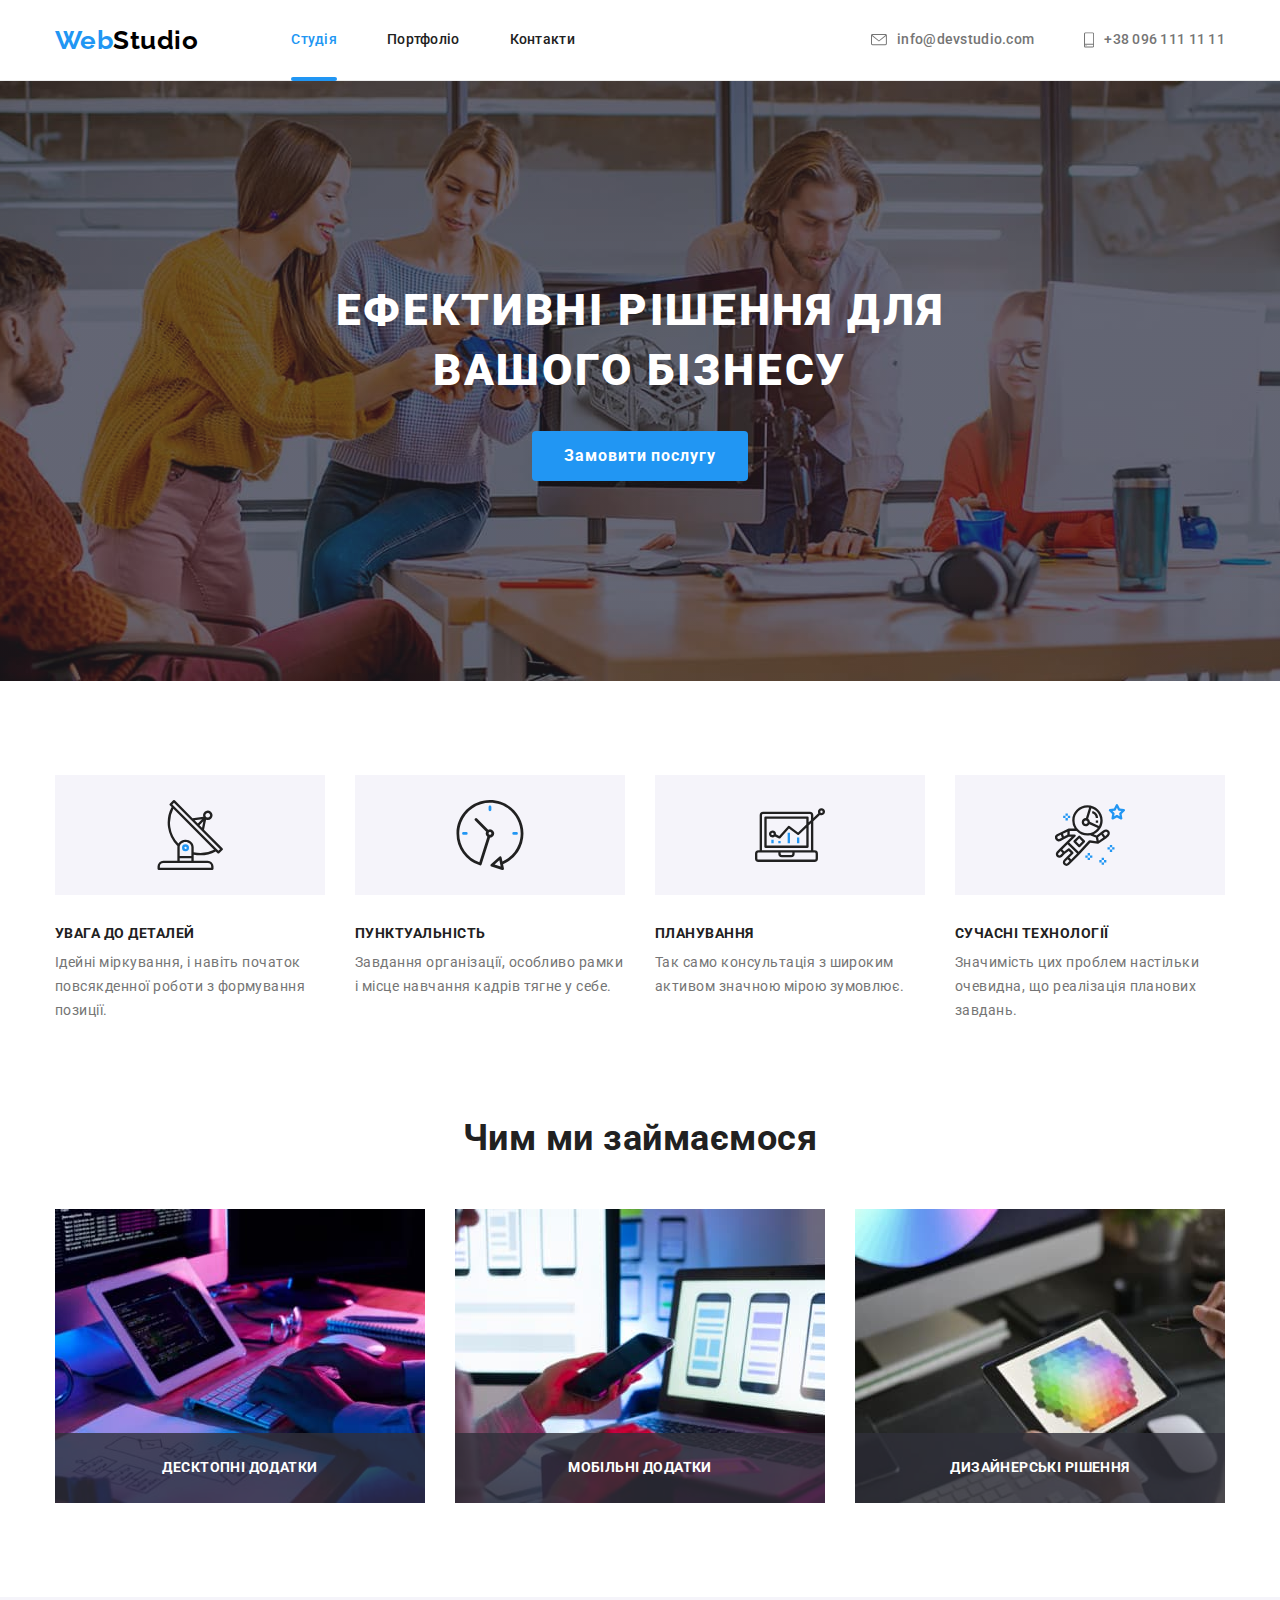
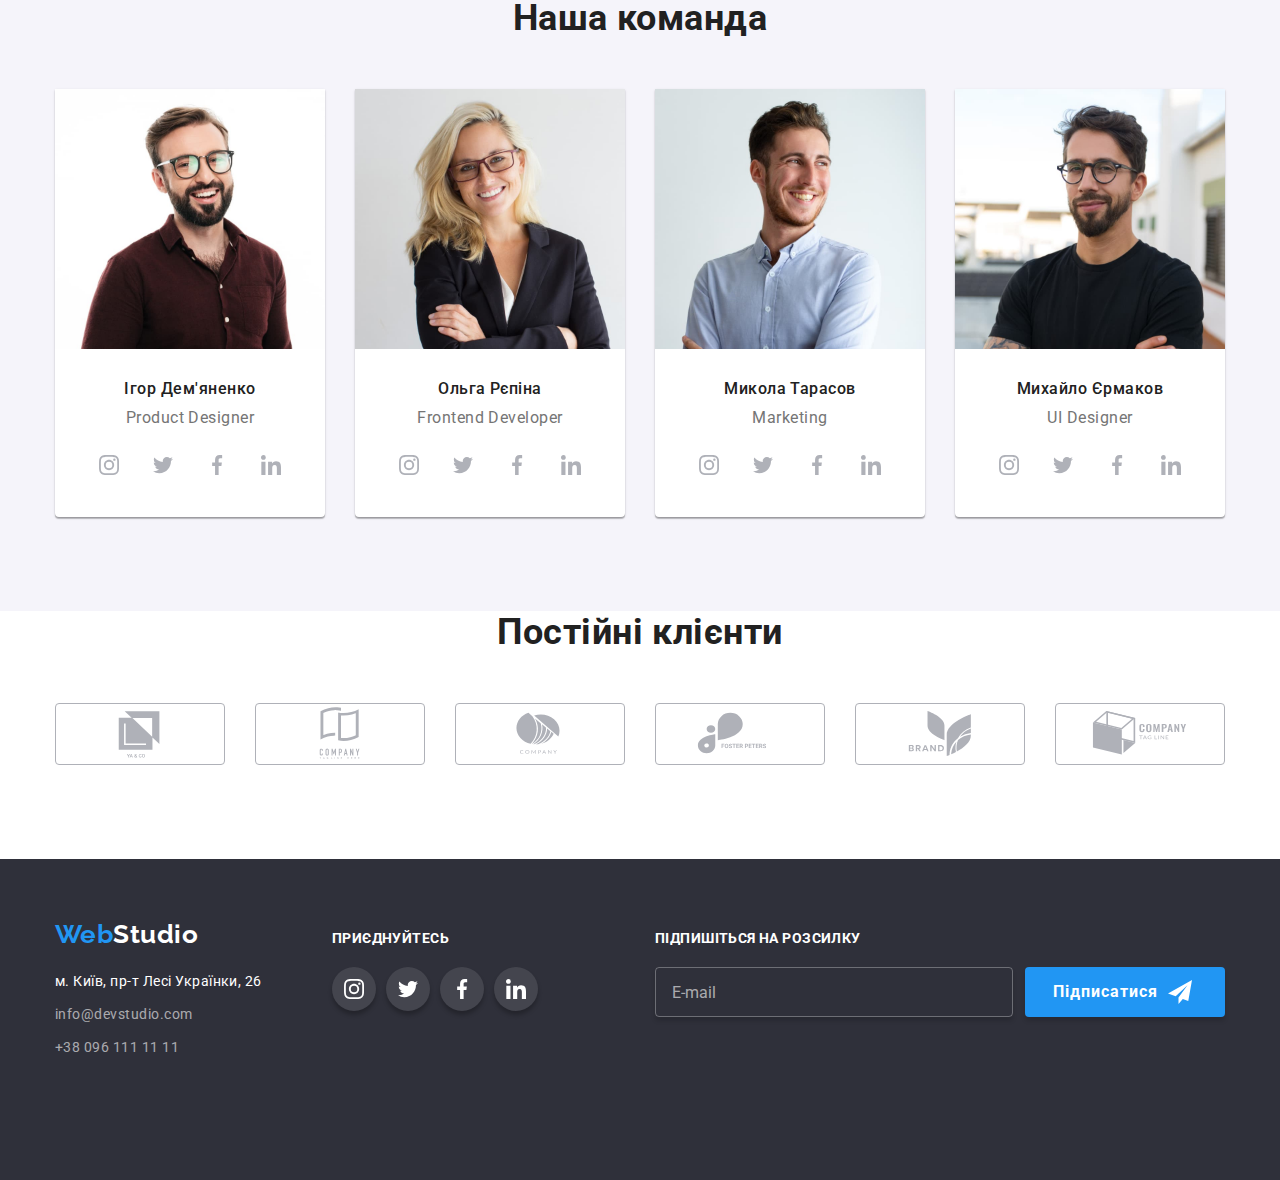
==== commit 622752bf: "адаптирует планшет" ====
--- a/index.html
+++ b/index.html
@@ -14,7 +14,7 @@
 
   <body>
     <!--Шапка сайту-->
-    <!-- <header class="page-header">
+    <header class="page-header">
       <div class="container header">
         <nav class="header__nav-site">
           <a href="#" lang="en" class="header__logo">
@@ -44,8 +44,68 @@
             </a>
           </li>
         </ul>
+        <!--------  Мобільне меню  ----------->
+        <button class="menu-open js-open-menu" type="button">
+          <svg class="open-icon" width="24" height="16">
+            <use href="./images/icons.svg#icon-menu_24px"></use>
+          </svg>
+        </button>
       </div>
-    </header> -->
+
+      <div class="mob-menu  js-menu-container">
+        <div class="container wrap-menu">
+          <div class="mob-menu__up">
+            <button class="mob-menu__close js-close-menu" type="button">
+              <svg class="close-icon" width="19" height="19">
+                <use href="./images/icons.svg#icon-close_24px"></use>
+              </svg>
+            </button>
+            <ul class="mob-menu__nav  list">
+              <li class="mob-menu__nav-item"><a href="./index.html" class="mob-menu__nav-link link">Студія</a></li>
+              <li class="mob-menu__nav-item"><a href="./portfolio.html" class="mob-menu__nav-link link">Портфоліо</a></li>
+              <li class="mob-menu__nav-item"><a href="#" class="mob-menu__nav-link link">Контакти</a></li>
+            </ul>
+          </div>
+          <div class="mob-menu__down">
+            <ul class="mob-menu__com list">
+              <li class="mob-menu__com-item">
+                <a href="tel:+380961111111" class="mob-menu__phone link">
+                  +38 096 111 11 11
+                </a>
+              </li>
+              <li class="mob-menu__com-item">
+                <a href="mailto:info@devstudio.com" class="mob-menu__mail link">
+                  info@devstudio.com
+                </a>
+          
+              </li>
+            </ul>
+            <ul class="mob-menu__soc list">
+              <li class="mob-menu__soc-item">
+                <a href="#" class="mob-menu__soc-link link">
+                  Instagram
+                </a>
+              </li>
+              <li class="mob-menu__soc-item">
+                <a href="#" class="mob-menu__soc-link link">
+                  Twitter
+                </a>
+              </li>
+              <li class="mob-menu__soc-item">
+                <a href="#" class="mob-menu__soc-link link">
+                  Facebook
+                </a>
+              </li>
+              <li class="mob-menu__soc-item">
+                <a href="#" class="mob-menu__soc-link link">
+                  LinkedIn
+                </a>
+              </li>
+            </ul>
+          </div>
+        </div>
+      </div>
+    </header>
 
     <main>
       <!--Герой-->
@@ -231,9 +291,18 @@
             </li>
             <li class="staff__item">
               <picture>
-                <source srcset="./images/img(2)_dsk.jpg 1x, ./images/img(2)_dsk_2x.jpg 2x" media="(min-width: 1200px)">
-                <source srcset="./images/img(2)_tab.jpg 1x, ./images/img(2)_tab_2x.jpg 2x" media="(min-width: 768px)">
-                <source srcset="./images/img(2)_mob.jpg 1x, ./images/img(2)_mob_2x.jpg 2x" media="(max-width: 767px)">
+                <source 
+                  srcset="./images/img(2)_dsk.jpg 1x, ./images/img(2)_dsk_2x.jpg 2x" 
+                  media="(min-width: 1200px)"
+                  >
+                <source 
+                  srcset="./images/img(2)_tab.jpg 1x, ./images/img(2)_tab_2x.jpg 2x" 
+                  media="(min-width: 768px)"
+                  >
+                <source 
+                  srcset="./images/img(2)_mob.jpg 1x, ./images/img(2)_mob_2x.jpg 2x" 
+                  media="(max-width: 767px)"
+                  >
                 <img src="./images/img(2).jpg" alt="хлопець у світлій сорочці" width="450">
               </picture>
               <div class="staff__border">
@@ -273,9 +342,18 @@
             </li>
             <li class="staff__item">
               <picture>
-                <source srcset="./images/img(3)_dsk.jpg 1x, ./images/img(3)_dsk_2x.jpg 2x" media="(min-width: 1200px)">
-                <source srcset="./images/img(3)_tab.jpg 1x, ./images/img(3)_tab_2x.jpg 2x" media="(min-width: 768px)">
-                <source srcset="./images/img(3)_mob.jpg 1x, ./images/img(3)_mob_2x.jpg 2x" media="(max-width: 767px)">
+                <source 
+                  srcset="./images/img(3)_dsk.jpg 1x, ./images/img(3)_dsk_2x.jpg 2x" 
+                  media="(min-width: 1200px)"
+                  >
+                <source 
+                  srcset="./images/img(3)_tab.jpg 1x, ./images/img(3)_tab_2x.jpg 2x" 
+                  media="(min-width: 768px)"
+                  >
+                <source 
+                  srcset="./images/img(3)_mob.jpg 1x, ./images/img(3)_mob_2x.jpg 2x" 
+                  media="(max-width: 767px)"
+                  >
                 <img src="./images/img(3).jpg" alt="хлопець в чорній футболці" width="450">
               </picture>
               <div class="staff__border">
@@ -507,6 +585,8 @@
     </footer>
     <!--Підключення js-скрипта-->
     <script src="./js/modal.js"></script>
+    <script src="./js/menu.js"></script>
+    <!-- <script src="./js/menutwo.js"></script> -->
   </body>
 </html>
 
--- a/css/main.min.css
+++ b/css/main.min.css
@@ -1 +1 @@
-body{background-color:var(--button-text-color);color:var(--primery-text-color);font-family:Roboto,sans-serif;letter-spacing:.03em}img{display:block;max-width:100%;height:auto;width:100%}.list{padding:0;margin:0;list-style:none}h1,h2,h3,h4,h5,h6,p,ul{margin-top:0;margin-bottom:0;padding:0}.check-label{display:flex;align-items:center;margin-bottom:30px;font-size:14px;line-height:1.71;letter-spacing:.03em;color:#757575}.check-input{-webkit-appearance:none;-moz-appearance:none;appearance:none}.check-box{display:inline-flex;align-items:center;justify-content:center;width:16px;height:15px;margin-left:10px;margin-right:10px;border:2px solid var(--title-text-color);border-radius:2px}.check-input:checked+.check-box{background-color:var(--accent-color);border:1px solid var(--accent-color)}.check-input:focus+.check-box{border-color:var(--accent-color)}.check-icon{display:block;align-items:center;justify-content:center;opacity:0}.check-input:checked+.check-box .check-icon{opacity:1}.check-pact{color:#2196f3;text-decoration:underline}.button-send{display:flex;justify-content:center;border:0;border-radius:4px;padding:10px 52px;margin-left:125px;background-color:var(--accent-color);color:var(--button-text-color);font-family:Roboto,sans-serif;font-weight:700;font-size:16px;line-height:1.88;letter-spacing:.06em;cursor:pointer;box-shadow:0px 4px 4px rgba(0,0,0,.15);transition-property:background-color;transition-duration:250ms;transition-timing-function:var(--timing-function-hover)}.button-send:hover,.button-send:focus{background-color:var(--button-hero-hover)}.container{margin-left:auto;margin-right:auto;padding-left:15px;padding-right:15px;width:100%}@media screen and (min-width: 480px){.container{max-width:480px}}@media screen and (min-width: 768px){.container{max-width:768px}}@media screen and (min-width: 1200px){.container{max-width:1200px}}.backdrop{position:fixed;top:0;width:100%;height:100%;background-color:rgba(0,0,0,.2);transition:opacity 250ms linear,visibility 250ms linear}.modal{width:528px;min-height:581px;padding:40px;background-color:#fff;box-shadow:var(--shadow-modal);border-radius:4px;position:absolute;top:50%;left:50%;transform:translate(-50%, -50%) scale(1) rotate(360deg);transition:transform 250ms linear}.backdrop.is-hidden .modal{transform:translate(-50%, -50%) scale(0) rotate(0)}.modal-title{margin-bottom:12px;font-weight:700;font-size:20px;line-height:1.15;text-align:center;letter-spacing:.03em;color:var(--title-text-color)}.modal-close{position:absolute;top:8px;right:8px;width:30px;height:30px;border:1px solid rgba(0,0,0,.1);border-radius:50%;display:flex;align-items:center;justify-content:center;background:rgba(0,0,0,0);cursor:pointer;color:#000}.modal-close:hover,.modal-close:focus{box-shadow:var(--shadow-modal);color:var(--accent-color)}.close-icon{fill:currentColor}.is-hidden{opacity:0;visibility:hidden;pointer-events:none}.modal-field{position:relative;margin-bottom:10px}.modal-label{display:block;margin-bottom:4px;font-size:12px;line-height:1.17;letter-spacing:.01em;color:#757575}.modal-input-svg{position:relative}.modal-input{padding-left:42px;width:100%;height:40px;border:1px solid rgba(33,33,33,.2);border-radius:4px;background-color:rgba(0,0,0,0);color:var(--logo-heder-color);font-size:12px;outline:none;transition-property:box-shadow,border-color;transition-duration:250ms;transition-timing-function:var(--timing-function-hover)}.modal-input:hover,.modal-input:focus{border-color:var(--accent-color)}.modal-icon{position:absolute;left:12px;top:50%;transform:translateY(-50%);transition-property:fill;transition-duration:250ms;transition-timing-function:var(--timing-function-hover)}.modal-input:hover+.modal-icon,.modal-input:focus+.modal-icon{fill:var(--accent-color)}.modal-comment{width:100%;height:120px;padding:12px 16px;border:1px solid rgba(33,33,33,.2);border-radius:4px;font-size:12px;resize:none;outline:none}.modal-comment::-moz-placeholder{font-size:12px;line-height:1.17;letter-spacing:.01em;color:rgba(117,117,117,.5)}.modal-comment:-ms-input-placeholder{font-size:12px;line-height:1.17;letter-spacing:.01em;color:rgba(117,117,117,.5)}.modal-comment::placeholder{font-size:12px;line-height:1.17;letter-spacing:.01em;color:rgba(117,117,117,.5)}.modal-check{display:flex;justify-content:center;margin-top:20px;margin-bottom:30px;position:relative}h2{margin-bottom:50px}.section{padding-bottom:60px}@media screen and (min-width: 1200px){.section{padding-bottom:94px}}.clients__section-title{color:var(--title-text-color);font-weight:700;font-size:36px;line-height:1.17;text-align:center}.clients__list{display:flex;flex-wrap:wrap;justify-content:center;align-items:center;gap:30px}.clients__item{flex-basis:calc((100% - 30px)/2)}@media screen and (min-width: 768px){.clients__item{flex-basis:calc((100% - 60px)/3)}}@media screen and (min-width: 1200px){.clients__item{flex-basis:calc((100% - 150px)/6)}}.clients__link{width:100%;height:100%;display:flex;align-items:center;justify-content:center;color:#afb1b8;border:1px solid #afb1b8;border-radius:4px;transition-property:border,color;transition-duration:250ms;transition-timing-function:var(--timing-function-hover)}.clients__link:hover,.clients__link:focus{border:1px solid var(--accent-color);color:var(--accent-color)}.clients__icon{fill:currentColor}.features{padding-top:60px}@media screen and (min-width: 1200px){.features{padding-top:94px}}.features__list .features__title{margin-bottom:10px;color:var(--title-text-color);font-weight:700;font-size:14px;line-height:1,14;text-transform:uppercase;text-align:center}@media screen and (min-width: 768px){.features__list .features__title{text-align:left}}.features__list .features__text{color:var(--primery-text-color);font-size:14px;line-height:1.71}@media screen and (min-width: 768px){.features__list{display:flex;flex-wrap:wrap;gap:30px}}.features__item{padding-bottom:30px}@media screen and (min-width: 768px){.features__item{flex-basis:calc((100% - 30px)/2);padding-bottom:0}}@media screen and (min-width: 1200px){.features__item{flex-basis:calc((100% - 90px)/4)}}.features__icon{display:flex;align-items:center;justify-content:center;margin-left:auto;margin-right:auto;max-width:100%;width:100%;margin-bottom:30px;height:120px;background-color:var(--button-white-bcg)}.features__icon-antenna{fill:currentColor}.features__icon-clock{fill:currentColor}.features__icon-diagram{fill:currentColor}.features__icon-astronaut{fill:currentColor}.bcg-footer{padding-top:60px;padding-bottom:60px;background-color:var(--hero-footer-bcg)}.footer{display:flex;flex-direction:column}@media screen and (min-width: 768px){.footer{display:flex;flex-direction:row;flex-wrap:wrap;align-items:baseline;justify-content:space-around}}@media screen and (min-width: 1200px){.footer{display:flex;flex-direction:row;flex-wrap:nowrap;align-items:baseline;justify-content:space-between}}.footer__aside-footer{margin-bottom:60px}@media screen and (min-width: 1200px){.footer__aside-footer{margin-bottom:60px}}.footer__aside-logo{display:block;margin-bottom:20px;color:var(--button-text-color);font-family:Raleway,sans-serif;font-weight:700;font-size:26px;line-height:1.19;text-decoration:none;text-align:center}.footer__aside-logo .footer__logo-web{color:var(--accent-color)}@media screen and (min-width: 1200px){.footer__aside-logo{display:inline-block;text-align:left}}.footer__aside-text{margin-bottom:9px;color:var(--button-text-color);font-style:normal;font-size:14px;line-height:1.71;text-align:center}@media screen and (min-width: 1200px){.footer__aside-text{text-align:left}}.footer__aside-com:not(:last-child){margin-bottom:9px}.footer__aside-link{display:block;padding-top:0;padding-bottom:0;color:var(--com-footer-color);font-style:normal;font-size:14px;line-height:1.71;text-decoration:none;text-align:center;transition-property:color;transition-duration:250ms;transition-timing-function:var(--timing-function-hover)}.footer__aside-link:hover,.footer__aside-link:focus{color:var(--accent-color)}@media screen and (min-width: 1200px){.footer__aside-link{display:inline-block;text-align:left}}.footer__soc-footer{margin-left:0;margin-bottom:60px}@media screen and (min-width: 1200px){.footer__soc-footer{margin-left:70px}}.footer__soc-title{margin-bottom:20px;color:var(--button-text-color);text-transform:uppercase;font-weight:700;font-size:14px;line-height:1.14;letter-spacing:.03em;text-align:center}@media screen and (min-width: 1200px){.footer__soc-title{text-align:left}}.footer__soc-list{display:flex;justify-content:center;gap:10px}@media screen and (min-width: 1200px){.footer__soc-list{justify-content:left}}.footer__soc-item{width:44px;height:44px}.footer__soc-link{width:100%;height:100%;border-radius:50%;display:flex;align-items:center;justify-content:center;color:var(--button-text-color);background:rgba(255,255,255,.1);box-shadow:0px 4px 4px rgba(0,0,0,.25);transition-property:background-color;transition-duration:250ms;transition-timing-function:var(--timing-function-hover)}.footer__soc-link:hover,.footer__soc-link:focus{background-color:var(--accent-color)}.footer__soc-icon{fill:currentColor}.footer__form-footer{position:relative;margin-left:0}@media screen and (min-width: 1200px){.footer__form-footer{margin-left:auto}}.footer__form-label{font-weight:700;font-size:14px;line-height:1.14;letter-spacing:.03em;text-transform:uppercase;text-align:center;color:var(--button-text-color)}@media screen and (min-width: 1200px){.footer__form-label{text-align:left}}.footer__form-fild{display:flex;flex-direction:column;align-items:center;margin-left:0}@media screen and (min-width: 1200px){.footer__form-fild{display:flex;flex-direction:row;align-items:flex-end;margin-left:auto}}.footer__form-input{width:358px;height:50px;margin-top:20px;margin-bottom:20px;padding-left:16px;border:1px solid rgba(255,255,255,.3);box-shadow:0px 4px 4px rgba(0,0,0,.15);border-radius:4px;background-color:rgba(0,0,0,0);color:#fff}.footer__form-input::-moz-placeholder{color:rgba(255,255,255,.6)}.footer__form-input:-ms-input-placeholder{color:rgba(255,255,255,.6)}.footer__form-input::placeholder{color:rgba(255,255,255,.6)}@media screen and (min-width: 1200px){.footer__form-input{margin-bottom:0}}.footer__form-btn{display:flex;align-items:center;width:200px;height:50px;margin-left:12px;padding-top:10px;padding-left:28px;padding-bottom:10px;padding-right:28px;background-color:var(--accent-color);vertical-align:center;box-shadow:0px 4px 4px rgba(0,0,0,.15);border-radius:4px;border:0;color:var(--button-text-color);font-family:Roboto,sans-serif;font-weight:700;font-size:16px;line-height:1.88;letter-spacing:.06em;cursor:pointer;transition-property:background-color;transition-duration:250ms;transition-timing-function:var(--timing-function-hover)}.footer__form-btn:hover,.footer__form-btn:focus{background-color:var(--button-hero-hover)}.footer__form-icon{margin-left:10px}.page-header{border-bottom:1px solid var(--border-color)}.header,.header__nav-site,.header__nav,.header__com{display:flex;align-items:center}.header__logo{color:var(--logo-heder-color);font-family:Raleway,sans-serif;font-weight:700;font-size:26px;line-height:1.19;text-decoration:none}.header__logo .header__logo-web{color:var(--accent-color)}.header__nav-item:not(:last-child){margin-right:50px}.header__nav{margin-left:93px;color:var(--title-text-color);font-weight:500;font-size:14px;line-height:1.14;letter-spacing:.02em}.header__nav-link{text-decoration:none;color:var(--title-text-color);transition-property:color;transition-duration:250ms;transition-timing-function:var(--timing-function-hover)}.header__nav-link:hover,.header__nav-link:focus{color:var(--accent-color)}.header__link-current{display:block;padding-top:32px;padding-bottom:32px;color:var(--accent-color);text-decoration:none}.header__link-current::before{content:"";position:absolute;width:100%;height:4px;left:0;bottom:-1px;background:var(--accent-color);border-radius:2px}.header__item-current{position:relative}.header__com-item+.header__com-item{margin-left:50px}.header__com{margin-left:auto;font-weight:500;font-size:14px;line-height:1.14;letter-spacing:.02em;text-decoration:none}.header__com-link{padding-top:32px;padding-bottom:32px;color:var(--primery-text-color);text-decoration:none;transition-property:color;transition-duration:250ms;transition-timing-function:var(--timing-function-hover)}.header__com-link:hover,.header__com-link:focus{color:var(--accent-color)}.header__com-icon{display:flex;align-items:center}.header__icon-mail{margin-right:10px;fill:currentColor}.header__icon-phone{margin-right:10px;fill:currentColor}.hero{max-width:1600px;min-height:600px;margin:0 auto;padding-top:200px;padding-bottom:200px;background-color:var(--hero-footer-bcg);background-image:var(--grad),url(../../../images/bcg_img_mobile.jpg);background-repeat:no-repeat;background-position:center;background-size:cover;align-items:center;text-align:center}@media(min-device-pixel-ratio: 2),(-webkit-min-device-pixel-ratio: 2),(min-resolution: 192dpi),(min-resolution: 2dppx){.hero{background-image:linear-gradient(to right, rgba(47, 48, 58, 0.4), rgba(47, 48, 58, 0.4)),url(../../../images/bcg_img_mobile_2x.jpg)}}@media screen and (min-width: 768px){.hero{background-image:linear-gradient(to right, rgba(47, 48, 58, 0.4), rgba(47, 48, 58, 0.4)),url(../../..//images/bcg_img_tablet.jpg)}}@media screen and (min-width: 768px)and (min-device-pixel-ratio: 2),screen and (min-width: 768px)and (-webkit-min-device-pixel-ratio: 2),screen and (min-width: 768px)and (min-resolution: 192dpi),screen and (min-width: 768px)and (min-resolution: 2dppx){.hero{background-image:linear-gradient(to right, rgba(47, 48, 58, 0.4), rgba(47, 48, 58, 0.4)),url(../../../images/bcg_img_tablet_2x.jpg)}}@media screen and (min-width: 1200px){.hero{background-image:linear-gradient(to right, rgba(47, 48, 58, 0.4), rgba(47, 48, 58, 0.4)),url(../../../images/bcg_img_desktop.jpg)}}@media screen and (min-width: 1200px)and (min-device-pixel-ratio: 2),screen and (min-width: 1200px)and (-webkit-min-device-pixel-ratio: 2),screen and (min-width: 1200px)and (min-resolution: 192dpi),screen and (min-width: 1200px)and (min-resolution: 2dppx){.hero{background-image:linear-gradient(to right, rgba(47, 48, 58, 0.4), rgba(47, 48, 58, 0.4)),url(../../../images/bcg_img_desktop_2x.jpg)}}.hero-title{margin-bottom:30px;color:var(--button-text-color);font-weight:900;font-size:26px;line-height:1.61;letter-spacing:.06em;text-transform:uppercase}@media screen and (min-width: 1200px){.hero-title{font-size:44px;line-height:1.36}}.hero .button-hero{padding:10px 32px;margin:0;border:0;border-radius:4px;background-color:var(--accent-color);color:var(--button-text-color);font-family:Roboto,sans-serif;font-weight:500;font-weight:700;font-size:16px;line-height:1.9;letter-spacing:.06em;cursor:pointer;transition-property:background-color;transition-duration:250ms;transition-timing-function:var(--timing-function-hover)}.hero .button-hero:hover,.hero .button-hero:focus{background-color:var(--button-hero-hover)}.staff{background-color:var(--button-white-bcg)}.staff__section-title{color:var(--title-text-color);font-weight:700;font-size:36px;line-height:1.17;text-align:center}@media screen and (min-width: 768px){.staff__list{display:flex;flex-wrap:wrap;gap:30px}}.staff__item{background-color:var(--button-text-color);box-shadow:0px 1px 3px rgba(0,0,0,.12),0px 1px 1px rgba(0,0,0,.14),0px 2px 1px rgba(0,0,0,.2);border-radius:0px 0px 4px 4px}@media screen and (min-width: 768px){.staff__item{flex-basis:calc((100% - 30px)/2)}}@media screen and (min-width: 1200px){.staff__item{flex-basis:calc((100% - 90px)/4)}}.staff__border{padding-top:30px;padding-bottom:30px}.staff__title{margin-bottom:10px;color:var(--title-text-color);font-weight:500;font-size:16px;line-height:1.19;text-align:center}.staff__text{margin-bottom:16px;font-weight:400;font-size:16px;line-height:1.19;text-align:center}.staff__soc-list{display:flex;justify-content:center;gap:10px}.staff__soc-item{width:44px;height:44px}.staff__soc-link{width:100%;height:100%;border-radius:50%;display:flex;align-items:center;justify-content:center;color:#afb1b8;transition-property:background-color;transition-duration:250ms;transition-timing-function:var(--timing-function-hover)}.staff__soc-link:hover,.staff__soc-link:focus{background-color:var(--accent-color)}.staff__soc-icon{transition:fill 250ms var(--timing-function-hover);fill:currentColor}.staff__soc-link:hover .staff__soc-icon,.staff__soc-link:focus .staff__soc-icon{fill:var(--button-text-color)}.work{display:none}@media screen and (min-width: 1200px){.work{display:block}}.work__title{color:var(--title-text-color);font-weight:700;font-size:36px;line-height:1.17;text-align:center}.work__list{display:flex;gap:30px}.work__list .work__item{flex-basis:calc((100% - 60px)/3);position:relative}.work__list .work__item .work__text{padding-top:27px;padding-bottom:27px;font-weight:700;font-size:14px;line-height:1.14;text-align:center;letter-spacing:.03em;text-transform:uppercase;color:var(--button-text-color);width:100%;background-color:rgba(47,48,58,.8);position:absolute;bottom:0;left:0}.filters{display:flex;justify-content:center;margin-bottom:50px}.filter-item:not(:last-child){margin-right:8px}.button{border:0;padding:6px 22px;min-width:73px;border-radius:4px;background-color:var(--button-white-bcg);color:var(--title-text-color);font-family:Roboto,sans-serif;font-weight:500;font-size:16px;line-height:1.62;cursor:pointer;transition-property:background-color,color,box-shadow;transition-duration:250ms;transition-timing-function:var(--timing-function-hover)}.button:hover,.button:focus{background-color:var(--accent-color);color:var(--button-text-color);box-shadow:0 3px 1px 0 rgba(0,0,0,.1),0 1px 2px 0 rgba(0,0,0,.08),0 2px 2px 0 rgba(0,0,0,.12)}.projects{display:flex;flex-wrap:wrap;gap:30px}.projects .link{padding-top:0;padding-bottom:0;text-decoration:none}.project-item{flex-basis:calc((100% - 60px)/3)}.project-link{display:block;transition-property:box-shadow;transition-duration:250ms;transition-timing-function:var(--timing-function-hover)}.project-link:hover,.project-link:focus{box-shadow:var(--shadow-cards-button)}.project-overlay{position:relative;overflow:hidden}.project-text{display:flex;align-items:center;justify-content:center;position:absolute;top:0;left:0;margin:auto;padding-right:24px;padding-left:24px;width:100%;height:100%;background-color:rgba(33,150,243,.9);color:var(--button-text-color);font-size:18px;line-height:1.56;letter-spacing:.03em;transform:translateY(100%);opacity:0;transition:transform 250ms var(--timing-function-hover),opacity 250ms var(--timing-function-hover)}.project-link:hover .project-text,.project-link:focus .project-text{opacity:1;transform:translateY(0)}.section-title{color:var(--title-text-color);font-weight:700;font-size:36px;line-height:1.17;text-align:center}.link .section-title{margin-bottom:4px;color:var(--title-text-color);font-weight:700;font-size:18px;line-height:2;letter-spacing:.06em;text-align:left}.project-border{padding:20px 24px;border-right:1px solid var(--border-color);border-bottom:1px solid var(--border-color);border-left:1px solid var(--border-color)}.visually-hidden{position:absolute;white-space:nowrap;width:1px;height:1px;overflow:hidden;border:0;padding:0;clip:rect(0 0 0 0);-webkit-clip-path:inset(50%);clip-path:inset(50%);margin:-1px}:root{--primery-text-color: #757575;--title-text-color: #212121;--accent-color: #2196F3;--button-white-bcg: #F5F4FA;--button-text-color: #FFFFFF;--hero-footer-bcg: #2F303A;--logo-heder-color: #000;--com-footer-color: rgba(255, 255, 255, 0.6);--border-color: #ECECEC;--button-hero-hover: #188CE8;--shadow-cards-button: 0 4px 4px 0 rgba(0, 0, 0, 0.25);--timing-function-hover: cubic-bezier(0.4, 0, 0.2, 1);--shadow-modal: 0px 1px 3px rgba(0, 0, 0, 0.12), 0px 1px 1px rgba(0, 0, 0, 0.14), 0px 2px 1px rgba(0, 0, 0, 0.2);--grad: linear-gradient(to right, rgba(47, 48, 58, 0.4), rgba(47, 48, 58, 0.4))}/*# sourceMappingURL=main.min.css.map */+body{background-color:var(--button-text-color);color:var(--primery-text-color);font-family:Roboto,sans-serif;letter-spacing:.03em}img{display:block;max-width:100%;height:auto;width:100%}.list{padding:0;margin:0;list-style:none}h1,h2,h3,h4,h5,h6,p,ul{margin-top:0;margin-bottom:0;padding:0}.link{text-decoration:none}.check-label{display:flex;align-items:center;margin-bottom:30px;font-size:14px;line-height:1.71;letter-spacing:.03em;color:#757575}.check-input{-webkit-appearance:none;-moz-appearance:none;appearance:none}.check-box{display:inline-flex;align-items:center;justify-content:center;width:16px;height:15px;margin-left:10px;margin-right:10px;border:2px solid var(--title-text-color);border-radius:2px}.check-input:checked+.check-box{background-color:var(--accent-color);border:1px solid var(--accent-color)}.check-input:focus+.check-box{border-color:var(--accent-color)}.check-icon{display:block;align-items:center;justify-content:center;opacity:0}.check-input:checked+.check-box .check-icon{opacity:1}.check-pact{color:#2196f3;text-decoration:underline}.button-send{display:flex;justify-content:center;border:0;border-radius:4px;padding:10px 52px;margin-left:125px;background-color:var(--accent-color);color:var(--button-text-color);font-family:Roboto,sans-serif;font-weight:700;font-size:16px;line-height:1.88;letter-spacing:.06em;cursor:pointer;box-shadow:0px 4px 4px rgba(0,0,0,.15);transition-property:background-color;transition-duration:250ms;transition-timing-function:var(--timing-function-hover)}.button-send:hover,.button-send:focus{background-color:var(--button-hero-hover)}.container{margin-left:auto;margin-right:auto;padding-left:15px;padding-right:15px;width:100%}@media screen and (min-width: 480px){.container{max-width:480px}}@media screen and (min-width: 768px){.container{max-width:768px}}@media screen and (min-width: 1200px){.container{max-width:1200px}}.backdrop{position:fixed;top:0;width:100%;height:100%;background-color:rgba(0,0,0,.2);transition:opacity 250ms linear,visibility 250ms linear}.modal{width:528px;min-height:581px;padding:40px;background-color:#fff;box-shadow:var(--shadow-modal);border-radius:4px;position:absolute;top:50%;left:50%;transform:translate(-50%, -50%) scale(1) rotate(360deg);transition:transform 250ms linear}.backdrop.is-hidden .modal{transform:translate(-50%, -50%) scale(0) rotate(0)}.modal-title{margin-bottom:12px;font-weight:700;font-size:20px;line-height:1.15;text-align:center;letter-spacing:.03em;color:var(--title-text-color)}.modal-close{position:absolute;top:8px;right:8px;width:30px;height:30px;border:1px solid rgba(0,0,0,.1);border-radius:50%;display:flex;align-items:center;justify-content:center;background:rgba(0,0,0,0);cursor:pointer;color:#000}.modal-close:hover,.modal-close:focus{box-shadow:var(--shadow-modal);color:var(--accent-color)}.close-icon{fill:currentColor}.is-hidden{opacity:0;visibility:hidden;pointer-events:none}.modal-field{position:relative;margin-bottom:10px}.modal-label{display:block;margin-bottom:4px;font-size:12px;line-height:1.17;letter-spacing:.01em;color:#757575}.modal-input-svg{position:relative}.modal-input{padding-left:42px;width:100%;height:40px;border:1px solid rgba(33,33,33,.2);border-radius:4px;background-color:rgba(0,0,0,0);color:var(--logo-heder-color);font-size:12px;outline:none;transition-property:box-shadow,border-color;transition-duration:250ms;transition-timing-function:var(--timing-function-hover)}.modal-input:hover,.modal-input:focus{border-color:var(--accent-color)}.modal-icon{position:absolute;left:12px;top:50%;transform:translateY(-50%);transition-property:fill;transition-duration:250ms;transition-timing-function:var(--timing-function-hover)}.modal-input:hover+.modal-icon,.modal-input:focus+.modal-icon{fill:var(--accent-color)}.modal-comment{width:100%;height:120px;padding:12px 16px;border:1px solid rgba(33,33,33,.2);border-radius:4px;font-size:12px;resize:none;outline:none}.modal-comment::-moz-placeholder{font-size:12px;line-height:1.17;letter-spacing:.01em;color:rgba(117,117,117,.5)}.modal-comment:-ms-input-placeholder{font-size:12px;line-height:1.17;letter-spacing:.01em;color:rgba(117,117,117,.5)}.modal-comment::placeholder{font-size:12px;line-height:1.17;letter-spacing:.01em;color:rgba(117,117,117,.5)}.modal-check{display:flex;justify-content:center;margin-top:20px;margin-bottom:30px;position:relative}h2{margin-bottom:50px}.section{padding-bottom:60px}@media screen and (min-width: 1200px){.section{padding-bottom:94px}}.clients__section-title{color:var(--title-text-color);font-weight:700;font-size:36px;line-height:1.17;text-align:center}.clients__list{display:flex;flex-wrap:wrap;justify-content:center;align-items:center;gap:30px}.clients__item{flex-basis:calc((100% - 30px)/2)}@media screen and (min-width: 768px){.clients__item{flex-basis:calc((100% - 60px)/3)}}@media screen and (min-width: 1200px){.clients__item{flex-basis:calc((100% - 150px)/6)}}.clients__link{width:100%;height:100%;display:flex;align-items:center;justify-content:center;color:#afb1b8;border:1px solid #afb1b8;border-radius:4px;transition-property:border,color;transition-duration:250ms;transition-timing-function:var(--timing-function-hover)}.clients__link:hover,.clients__link:focus{border:1px solid var(--accent-color);color:var(--accent-color)}.clients__icon{fill:currentColor}.features{padding-top:60px}@media screen and (min-width: 1200px){.features{padding-top:94px}}.features__list .features__title{margin-bottom:10px;color:var(--title-text-color);font-weight:700;font-size:14px;line-height:1,14;text-transform:uppercase;text-align:center}@media screen and (min-width: 768px){.features__list .features__title{text-align:left}}.features__list .features__text{color:var(--primery-text-color);font-size:14px;line-height:1.71}@media screen and (min-width: 768px){.features__list{display:flex;flex-wrap:wrap;gap:30px}}.features__item{padding-bottom:30px}@media screen and (min-width: 768px){.features__item{flex-basis:calc((100% - 30px)/2);padding-bottom:0}}@media screen and (min-width: 1200px){.features__item{flex-basis:calc((100% - 90px)/4)}}.features__icon{display:flex;align-items:center;justify-content:center;margin-left:auto;margin-right:auto;max-width:100%;width:100%;margin-bottom:30px;height:120px;background-color:var(--button-white-bcg)}.features__icon-antenna{fill:currentColor}.features__icon-clock{fill:currentColor}.features__icon-diagram{fill:currentColor}.features__icon-astronaut{fill:currentColor}.bcg-footer{padding-top:60px;padding-bottom:60px;background-color:var(--hero-footer-bcg)}.footer{display:flex;flex-direction:column}@media screen and (min-width: 768px){.footer{display:flex;flex-direction:row;flex-wrap:wrap;align-items:baseline;justify-content:space-around}}@media screen and (min-width: 1200px){.footer{display:flex;flex-direction:row;flex-wrap:nowrap;align-items:baseline;justify-content:space-between}}.footer__aside-footer{margin-bottom:60px}@media screen and (min-width: 1200px){.footer__aside-footer{margin-bottom:60px}}.footer__aside-logo{display:block;margin-bottom:20px;color:var(--button-text-color);font-family:Raleway,sans-serif;font-weight:700;font-size:26px;line-height:1.19;text-decoration:none;text-align:center}.footer__aside-logo .footer__logo-web{color:var(--accent-color)}@media screen and (min-width: 1200px){.footer__aside-logo{display:inline-block;text-align:left}}.footer__aside-text{margin-bottom:9px;color:var(--button-text-color);font-style:normal;font-size:14px;line-height:1.71;text-align:center}@media screen and (min-width: 1200px){.footer__aside-text{text-align:left}}.footer__aside-com:not(:last-child){margin-bottom:9px}.footer__aside-link{display:block;padding-top:0;padding-bottom:0;color:var(--com-footer-color);font-style:normal;font-size:14px;line-height:1.71;text-decoration:none;text-align:center;transition-property:color;transition-duration:250ms;transition-timing-function:var(--timing-function-hover)}.footer__aside-link:hover,.footer__aside-link:focus{color:var(--accent-color)}@media screen and (min-width: 1200px){.footer__aside-link{display:inline-block;text-align:left}}.footer__soc-footer{margin-left:0;margin-bottom:60px}@media screen and (min-width: 1200px){.footer__soc-footer{margin-left:70px}}.footer__soc-title{margin-bottom:20px;color:var(--button-text-color);text-transform:uppercase;font-weight:700;font-size:14px;line-height:1.14;letter-spacing:.03em;text-align:center}@media screen and (min-width: 1200px){.footer__soc-title{text-align:left}}.footer__soc-list{display:flex;justify-content:center;gap:10px}@media screen and (min-width: 1200px){.footer__soc-list{justify-content:left}}.footer__soc-item{width:44px;height:44px}.footer__soc-link{width:100%;height:100%;border-radius:50%;display:flex;align-items:center;justify-content:center;color:var(--button-text-color);background:rgba(255,255,255,.1);box-shadow:0px 4px 4px rgba(0,0,0,.25);transition-property:background-color;transition-duration:250ms;transition-timing-function:var(--timing-function-hover)}.footer__soc-link:hover,.footer__soc-link:focus{background-color:var(--accent-color)}.footer__soc-icon{fill:currentColor}.footer__form-footer{position:relative;margin-left:0}@media screen and (min-width: 1200px){.footer__form-footer{margin-left:auto}}.footer__form-label{font-weight:700;font-size:14px;line-height:1.14;letter-spacing:.03em;text-transform:uppercase;text-align:center;color:var(--button-text-color)}@media screen and (min-width: 1200px){.footer__form-label{text-align:left}}.footer__form-fild{display:flex;flex-direction:column;align-items:center;margin-left:0}@media screen and (min-width: 1200px){.footer__form-fild{display:flex;flex-direction:row;align-items:flex-end;margin-left:auto}}.footer__form-input{width:358px;height:50px;margin-top:20px;margin-bottom:20px;padding-left:16px;border:1px solid rgba(255,255,255,.3);box-shadow:0px 4px 4px rgba(0,0,0,.15);border-radius:4px;background-color:rgba(0,0,0,0);color:#fff}.footer__form-input::-moz-placeholder{color:rgba(255,255,255,.6)}.footer__form-input:-ms-input-placeholder{color:rgba(255,255,255,.6)}.footer__form-input::placeholder{color:rgba(255,255,255,.6)}@media screen and (min-width: 1200px){.footer__form-input{margin-bottom:0}}.footer__form-btn{display:flex;align-items:center;width:200px;height:50px;margin-left:12px;padding-top:10px;padding-left:28px;padding-bottom:10px;padding-right:28px;background-color:var(--accent-color);vertical-align:center;box-shadow:0px 4px 4px rgba(0,0,0,.15);border-radius:4px;border:0;color:var(--button-text-color);font-family:Roboto,sans-serif;font-weight:700;font-size:16px;line-height:1.88;letter-spacing:.06em;cursor:pointer;transition-property:background-color;transition-duration:250ms;transition-timing-function:var(--timing-function-hover)}.footer__form-btn:hover,.footer__form-btn:focus{background-color:var(--button-hero-hover)}.footer__form-icon{margin-left:10px}.page-header{border-bottom:1px solid var(--border-color)}.header,.header__nav-site,.header__nav,.header__com{display:none}@media screen and (min-width: 768px){.header,.header__nav-site,.header__nav,.header__com{display:flex;align-items:center}}.header__com{display:none}@media screen and (min-width: 768px){.header__com{display:flex;flex-direction:column;align-items:flex-start}}@media screen and (min-width: 1200px){.header__com{display:flex;flex-direction:row;align-items:center}}.header__logo{color:var(--logo-heder-color);font-family:Raleway,sans-serif;font-weight:700;font-size:26px;line-height:1.19;text-decoration:none}.header__logo .header__logo-web{color:var(--accent-color)}.header__nav-item:not(:last-child){margin-right:50px}.header__nav{margin-left:93px;color:var(--title-text-color);font-weight:500;font-size:14px;line-height:1.14;letter-spacing:.02em}.header__nav-link{text-decoration:none;color:var(--title-text-color);transition-property:color;transition-duration:250ms;transition-timing-function:var(--timing-function-hover)}.header__nav-link:hover,.header__nav-link:focus{color:var(--accent-color)}.header__link-current{display:block;padding-top:32px;padding-bottom:32px;color:var(--accent-color);text-decoration:none}.header__link-current::before{content:"";position:absolute;width:100%;height:4px;left:0;bottom:-1px;background:var(--accent-color);border-radius:2px}.header__item-current{position:relative}.header__com-item+.header__com-item{margin-left:50px}@media screen and (min-width: 768px){.header__com-item+.header__com-item{margin-left:0;margin-top:10px}}@media screen and (min-width: 1200px){.header__com-item+.header__com-item{margin-left:50px;margin-top:0}}.header__com{margin-left:auto;font-weight:500;font-size:14px;line-height:1.14;letter-spacing:.02em;text-decoration:none}.header__com-link{padding-top:32px;padding-bottom:32px;color:var(--primery-text-color);text-decoration:none;transition-property:color;transition-duration:250ms;transition-timing-function:var(--timing-function-hover)}.header__com-link:hover,.header__com-link:focus{color:var(--accent-color)}@media screen and (min-width: 768px){.header__com-link{padding-top:0;padding-bottom:0}}.header__com-icon{display:flex;align-items:center}.header__icon-mail{margin-right:10px;fill:currentColor}.header__icon-phone{margin-right:10px;fill:currentColor}.menu-open{margin-left:auto;padding-top:10px;padding-right:10px;border:none;background-color:#fff}@media screen and (min-width: 768px){.menu-open{display:none}}.mob-menu{position:fixed;top:0;padding-top:10px;padding-right:15px;z-index:1;width:100vw;height:100vw;background-color:var(--button-text-color)}@media screen and (min-width: 768px){.mob-menu{display:none}}.wrap-menu{height:100%;display:flex;flex-direction:column;justify-content:space-between;overflow:auto}.mob-menu__close{display:block;margin-left:auto;margin-top:10px;margin-right:15px;padding:11px;border:none;background-color:var(--button-text-color)}.mob-menu__nav-item:not(:last-child){margin-bottom:32px}.mob-menu__nav-link{font-weight:500;font-size:40px;line-height:1.175;letter-spacing:.02em;color:var(--title-text-color)}.mob-menu__com{margin-bottom:64px}.mob-menu__com-item:not(:last-child){margin-bottom:32px}.mob-menu__phone{font-weight:500;font-size:34px;line-height:1.1764705882;letter-spacing:.02em;color:#2196f3}.mob-menu__mail{font-weight:500;font-size:24px;line-height:1.1666666667;letter-spacing:.02em;color:#757575}.mob-menu__soc{display:flex;justify-content:flex-start;gap:20px;margin-bottom:48px}.mob-menu__soc-link{font-family:"Roboto";font-style:normal;font-weight:500;font-size:18px;line-height:1.2222222222;letter-spacing:.02em;color:#2196f3}.hero{max-width:1600px;min-height:600px;margin:0 auto;padding-top:200px;padding-bottom:200px;background-color:linear-gradient(to right, rgba(47, 48, 58, 0.4), rgba(47, 48, 58, 0.4));background-image:var(--grad),url(../images/bcg_img_mobile.jpg);background-repeat:no-repeat;background-position:center;background-size:cover;align-items:center;text-align:center}@media(min-device-pixel-ratio: 2),(-webkit-min-device-pixel-ratio: 2),(min-resolution: 192dpi),(min-resolution: 2dppx){.hero{background-image:linear-gradient(to right, rgba(47, 48, 58, 0.4), rgba(47, 48, 58, 0.4)),url(../images/bcg_img_mobile_2x.jpg)}}@media screen and (min-width: 768px){.hero{background-image:linear-gradient(to right, rgba(47, 48, 58, 0.4), rgba(47, 48, 58, 0.4)),url(../images/bcg_img_tablet.jpg)}}@media screen and (min-width: 768px)and (min-device-pixel-ratio: 2),screen and (min-width: 768px)and (-webkit-min-device-pixel-ratio: 2),screen and (min-width: 768px)and (min-resolution: 192dpi),screen and (min-width: 768px)and (min-resolution: 2dppx){.hero{background-image:linear-gradient(to right, rgba(47, 48, 58, 0.4), rgba(47, 48, 58, 0.4)),url(../images/bcg_img_tablet_2x.jpg)}}@media screen and (min-width: 1200px){.hero{background-image:linear-gradient(to right, rgba(47, 48, 58, 0.4), rgba(47, 48, 58, 0.4)),url(../images/bcg_img_desktop.jpg)}}@media screen and (min-width: 1200px)and (min-device-pixel-ratio: 2),screen and (min-width: 1200px)and (-webkit-min-device-pixel-ratio: 2),screen and (min-width: 1200px)and (min-resolution: 192dpi),screen and (min-width: 1200px)and (min-resolution: 2dppx){.hero{background-image:linear-gradient(to right, rgba(47, 48, 58, 0.4), rgba(47, 48, 58, 0.4)),url(../images/bcg_img_desktop_2x.jpg)}}.hero-title{margin-bottom:30px;color:var(--button-text-color);font-weight:900;font-size:26px;line-height:1.61;letter-spacing:.06em;text-transform:uppercase}@media screen and (min-width: 1200px){.hero-title{font-size:44px;line-height:1.36}}.hero .button-hero{padding:10px 32px;margin:0;border:0;border-radius:4px;background-color:var(--accent-color);color:var(--button-text-color);font-family:Roboto,sans-serif;font-weight:500;font-weight:700;font-size:16px;line-height:1.9;letter-spacing:.06em;cursor:pointer;transition-property:background-color;transition-duration:250ms;transition-timing-function:var(--timing-function-hover)}.hero .button-hero:hover,.hero .button-hero:focus{background-color:var(--button-hero-hover)}.staff{background-color:var(--button-white-bcg)}.staff__section-title{color:var(--title-text-color);font-weight:700;font-size:36px;line-height:1.17;text-align:center}@media screen and (min-width: 768px){.staff__list{display:flex;flex-wrap:wrap;gap:30px}}.staff__item{background-color:var(--button-text-color);box-shadow:0px 1px 3px rgba(0,0,0,.12),0px 1px 1px rgba(0,0,0,.14),0px 2px 1px rgba(0,0,0,.2);border-radius:0px 0px 4px 4px}@media screen and (min-width: 768px){.staff__item{flex-basis:calc((100% - 30px)/2)}}@media screen and (min-width: 1200px){.staff__item{flex-basis:calc((100% - 90px)/4)}}.staff__border{padding-top:30px;padding-bottom:30px}.staff__title{margin-bottom:10px;color:var(--title-text-color);font-weight:500;font-size:16px;line-height:1.19;text-align:center}.staff__text{margin-bottom:16px;font-weight:400;font-size:16px;line-height:1.19;text-align:center}.staff__soc-list{display:flex;justify-content:center;gap:10px}.staff__soc-item{width:44px;height:44px}.staff__soc-link{width:100%;height:100%;border-radius:50%;display:flex;align-items:center;justify-content:center;color:#afb1b8;transition-property:background-color;transition-duration:250ms;transition-timing-function:var(--timing-function-hover)}.staff__soc-link:hover,.staff__soc-link:focus{background-color:var(--accent-color)}.staff__soc-icon{transition:fill 250ms var(--timing-function-hover);fill:currentColor}.staff__soc-link:hover .staff__soc-icon,.staff__soc-link:focus .staff__soc-icon{fill:var(--button-text-color)}.work{display:none}@media screen and (min-width: 1200px){.work{display:block}}.work__title{color:var(--title-text-color);font-weight:700;font-size:36px;line-height:1.17;text-align:center}.work__list{display:flex;gap:30px}.work__list .work__item{flex-basis:calc((100% - 60px)/3);position:relative}.work__list .work__item .work__text{padding-top:27px;padding-bottom:27px;font-weight:700;font-size:14px;line-height:1.14;text-align:center;letter-spacing:.03em;text-transform:uppercase;color:var(--button-text-color);width:100%;background-color:rgba(47,48,58,.8);position:absolute;bottom:0;left:0}.filters{display:flex;justify-content:center;margin-bottom:50px}.filter-item:not(:last-child){margin-right:8px}.button{border:0;padding:6px 22px;min-width:73px;border-radius:4px;background-color:var(--button-white-bcg);color:var(--title-text-color);font-family:Roboto,sans-serif;font-weight:500;font-size:16px;line-height:1.62;cursor:pointer;transition-property:background-color,color,box-shadow;transition-duration:250ms;transition-timing-function:var(--timing-function-hover)}.button:hover,.button:focus{background-color:var(--accent-color);color:var(--button-text-color);box-shadow:0 3px 1px 0 rgba(0,0,0,.1),0 1px 2px 0 rgba(0,0,0,.08),0 2px 2px 0 rgba(0,0,0,.12)}.projects{display:flex;flex-wrap:wrap;gap:30px}.projects .link{padding-top:0;padding-bottom:0;text-decoration:none}.project-item{flex-basis:calc((100% - 60px)/3)}.project-link{display:block;transition-property:box-shadow;transition-duration:250ms;transition-timing-function:var(--timing-function-hover)}.project-link:hover,.project-link:focus{box-shadow:var(--shadow-cards-button)}.project-overlay{position:relative;overflow:hidden}.project-text{display:flex;align-items:center;justify-content:center;position:absolute;top:0;left:0;margin:auto;padding-right:24px;padding-left:24px;width:100%;height:100%;background-color:rgba(33,150,243,.9);color:var(--button-text-color);font-size:18px;line-height:1.56;letter-spacing:.03em;transform:translateY(100%);opacity:0;transition:transform 250ms var(--timing-function-hover),opacity 250ms var(--timing-function-hover)}.project-link:hover .project-text,.project-link:focus .project-text{opacity:1;transform:translateY(0)}.section-title{color:var(--title-text-color);font-weight:700;font-size:36px;line-height:1.17;text-align:center}.link .section-title{margin-bottom:4px;color:var(--title-text-color);font-weight:700;font-size:18px;line-height:2;letter-spacing:.06em;text-align:left}.project-border{padding:20px 24px;border-right:1px solid var(--border-color);border-bottom:1px solid var(--border-color);border-left:1px solid var(--border-color)}.visually-hidden{position:absolute;white-space:nowrap;width:1px;height:1px;overflow:hidden;border:0;padding:0;clip:rect(0 0 0 0);-webkit-clip-path:inset(50%);clip-path:inset(50%);margin:-1px}:root{--primery-text-color: #757575;--title-text-color: #212121;--accent-color: #2196F3;--button-white-bcg: #F5F4FA;--button-text-color: #FFFFFF;--hero-footer-bcg: #2F303A;--logo-heder-color: #000;--com-footer-color: rgba(255, 255, 255, 0.6);--border-color: #ECECEC;--button-hero-hover: #188CE8;--shadow-cards-button: 0 4px 4px 0 rgba(0, 0, 0, 0.25);--timing-function-hover: cubic-bezier(0.4, 0, 0.2, 1);--shadow-modal: 0px 1px 3px rgba(0, 0, 0, 0.12), 0px 1px 1px rgba(0, 0, 0, 0.14), 0px 2px 1px rgba(0, 0, 0, 0.2);--grad: linear-gradient(to right, rgba(47, 48, 58, 0.4), rgba(47, 48, 58, 0.4))}/*# sourceMappingURL=main.min.css.map */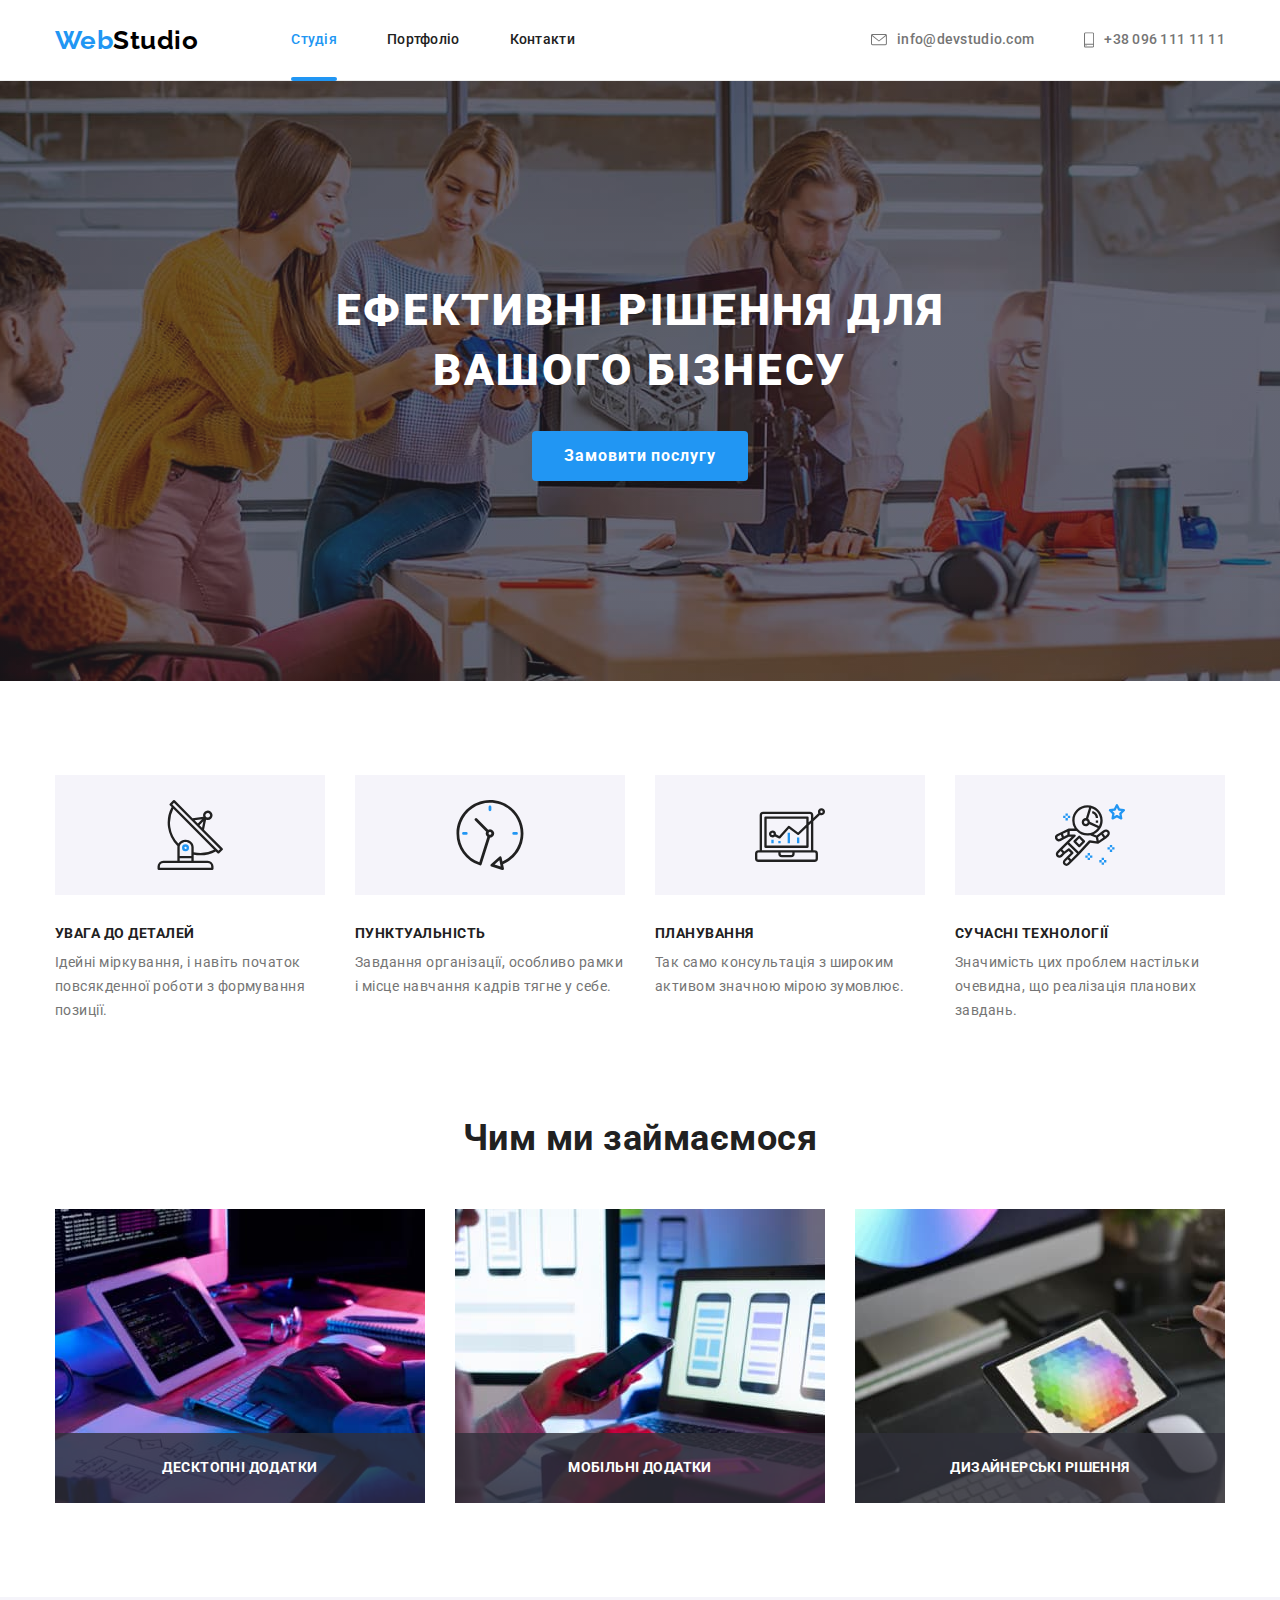
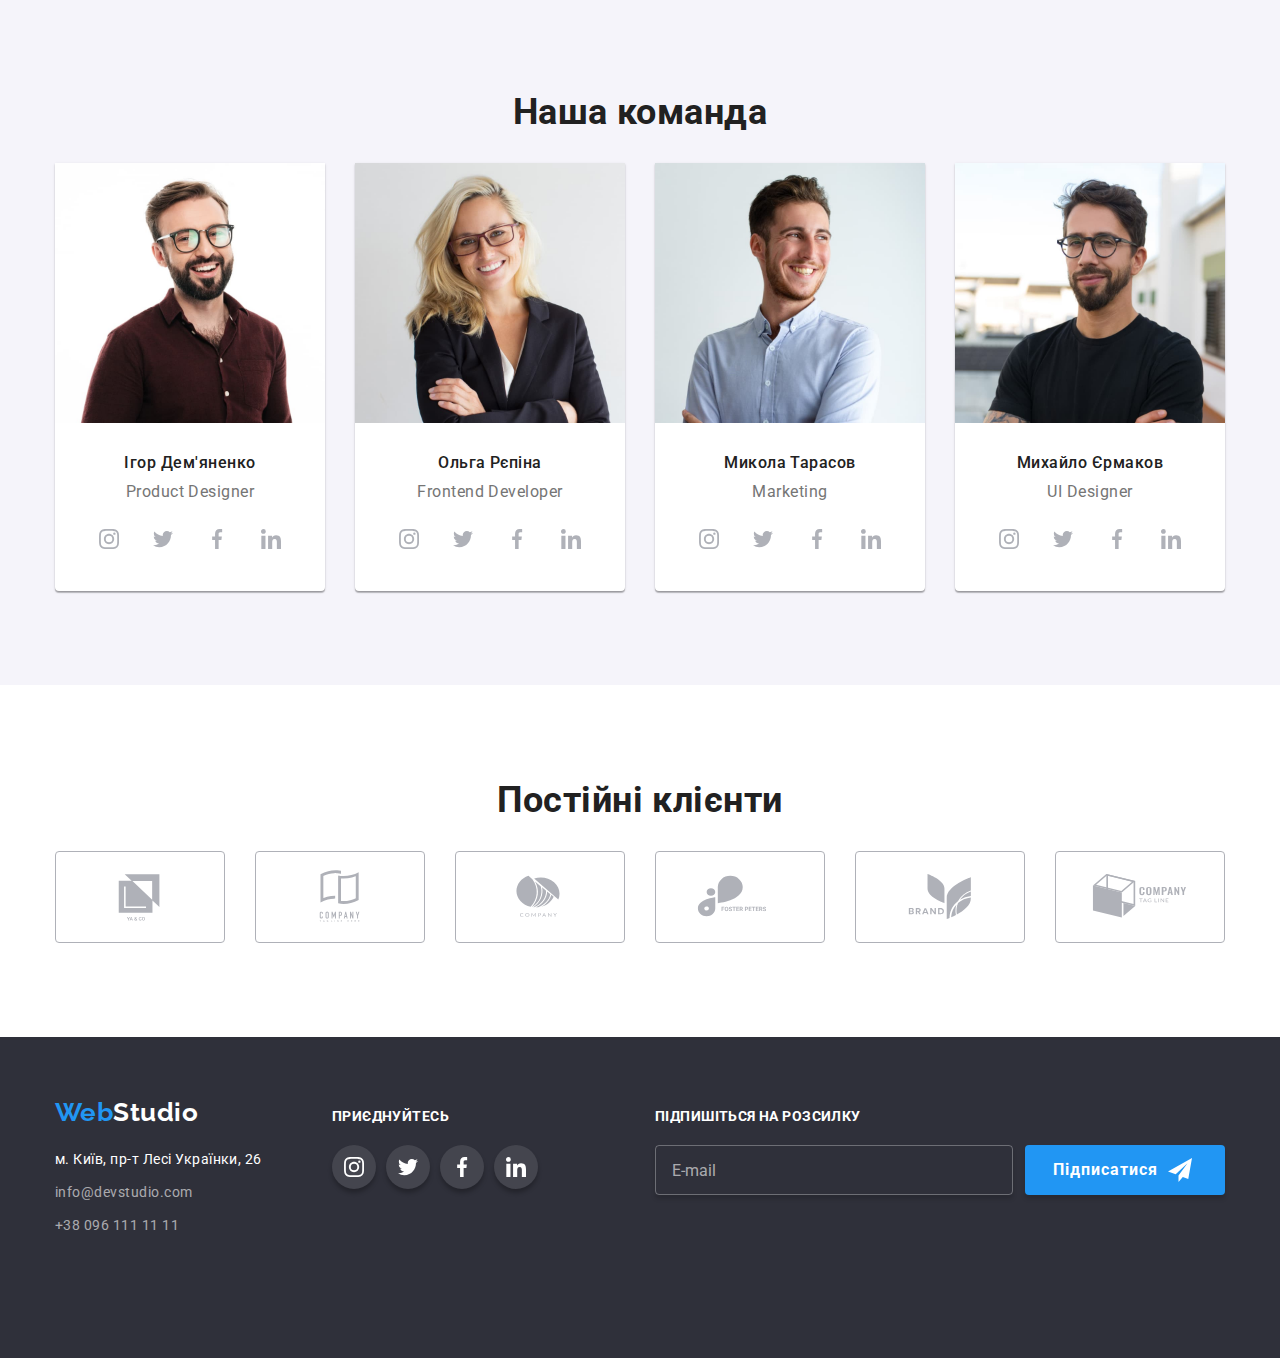
==== commit fa2a790c: "адаптирует Портфолио" ====
--- a/index.html
+++ b/index.html
@@ -1,15 +1,20 @@
 <!DOCTYPE html>
 <html lang="uk">
   <head>
-    <meta charset="UTF-8">
-    <meta http-equiv="X-UA-Compatible" content="IE=edge">
-    <meta name="viewport" content="width=device-width, initial-scale=1.0">
+    <meta charset="UTF-8" />
+    <meta http-equiv="X-UA-Compatible" content="IE=edge" />
+    <meta name="viewport" content="width=device-width, initial-scale=1.0" />
     <title>Студія</title>
-    <link href="https://fonts.googleapis.com/css2?family=Raleway:wght@700&family=Roboto:wght@400;500;700;900&display=swap"
-      rel="stylesheet">
-    <link rel="stylesheet" href="https://cdnjs.cloudflare.com/ajax/libs/modern-normalize/1.1.0/modern-normalize.min.css">
-    <link rel="stylesheet" href="./css/style.css">
-    <link rel="stylesheet" href="./css/main.min.css">
+    <link
+      href="https://fonts.googleapis.com/css2?family=Raleway:wght@700&family=Roboto:wght@400;500;700;900&display=swap"
+      rel="stylesheet"
+    />
+    <link
+      rel="stylesheet"
+      href="https://cdnjs.cloudflare.com/ajax/libs/modern-normalize/1.1.0/modern-normalize.min.css"
+    />
+    <link rel="stylesheet" href="./css/style.css" />
+    <link rel="stylesheet" href="./css/main.min.css" />
   </head>
 
   <body>
@@ -20,19 +25,23 @@
           <a href="#" lang="en" class="header__logo">
             <span class="header__logo-web">Web</span>Studio
           </a>
-          <ul class="header__nav  list">
-            <li class="header__nav-item header__item-current"><a href="#" class="header__link-current">Студія</a></li>
-            <li class="header__nav-item"><a href="./portfolio.html" class="header__nav-link">Портфоліо</a></li>
+          <ul class="header__nav list">
+            <li class="header__nav-item header__item-current">
+              <a href="#" class="header__link-current">Студія</a>
+            </li>
+            <li class="header__nav-item">
+              <a href="./portfolio.html" class="header__nav-link">Портфоліо</a>
+            </li>
             <li class="header__nav-item"><a href="#" class="header__nav-link">Контакти</a></li>
           </ul>
         </nav>
         <ul class="header__com list">
           <li class="header__com-item">
             <a href="mailto:info@devstudio.com" class="header__com-link header__com-icon">
-                <svg class="header__icon-mail" width="16" height="12">
-                  <use href="./images/icons.svg#icon-mail"></use>
-                </svg>
-              info@devstudio.com 
+              <svg class="header__icon-mail" width="16" height="12">
+                <use href="./images/icons.svg#icon-mail"></use>
+              </svg>
+              info@devstudio.com
             </a>
           </li>
           <li class="header__com-item">
@@ -45,61 +54,55 @@
           </li>
         </ul>
         <!--------  Мобільне меню  ----------->
-        <button class="menu-open js-open-menu" type="button">
+        <button class="menu-open" type="button" data-menu-open>
           <svg class="open-icon" width="24" height="16">
             <use href="./images/icons.svg#icon-menu_24px"></use>
           </svg>
         </button>
       </div>
-
-      <div class="mob-menu  js-menu-container">
+      <div class="mob-menu is-hidden" data-menu>
         <div class="container wrap-menu">
           <div class="mob-menu__up">
-            <button class="mob-menu__close js-close-menu" type="button">
+            <button class="mob-menu__close" type="button" data-menu-close>
               <svg class="close-icon" width="19" height="19">
                 <use href="./images/icons.svg#icon-close_24px"></use>
               </svg>
             </button>
-            <ul class="mob-menu__nav  list">
-              <li class="mob-menu__nav-item"><a href="./index.html" class="mob-menu__nav-link link">Студія</a></li>
-              <li class="mob-menu__nav-item"><a href="./portfolio.html" class="mob-menu__nav-link link">Портфоліо</a></li>
-              <li class="mob-menu__nav-item"><a href="#" class="mob-menu__nav-link link">Контакти</a></li>
+            <ul class="mob-menu__nav list">
+              <li class="mob-menu__nav-item">
+                <a href="./index.html" class="mob-menu__nav-link link">Студія</a>
+              </li>
+              <li class="mob-menu__nav-item">
+                <a href="./portfolio.html" class="mob-menu__nav-link link">Портфоліо</a>
+              </li>
+              <li class="mob-menu__nav-item">
+                <a href="#" class="mob-menu__nav-link link">Контакти</a>
+              </li>
             </ul>
           </div>
           <div class="mob-menu__down">
             <ul class="mob-menu__com list">
               <li class="mob-menu__com-item">
-                <a href="tel:+380961111111" class="mob-menu__phone link">
-                  +38 096 111 11 11
-                </a>
+                <a href="tel:+380961111111" class="mob-menu__phone link"> +38 096 111 11 11 </a>
               </li>
               <li class="mob-menu__com-item">
                 <a href="mailto:info@devstudio.com" class="mob-menu__mail link">
                   info@devstudio.com
                 </a>
-          
               </li>
             </ul>
             <ul class="mob-menu__soc list">
               <li class="mob-menu__soc-item">
-                <a href="#" class="mob-menu__soc-link link">
-                  Instagram
-                </a>
+                <a href="#" class="mob-menu__soc-link link"> Instagram </a>
               </li>
               <li class="mob-menu__soc-item">
-                <a href="#" class="mob-menu__soc-link link">
-                  Twitter
-                </a>
+                <a href="#" class="mob-menu__soc-link link"> Twitter </a>
               </li>
               <li class="mob-menu__soc-item">
-                <a href="#" class="mob-menu__soc-link link">
-                  Facebook
-                </a>
+                <a href="#" class="mob-menu__soc-link link"> Facebook </a>
               </li>
               <li class="mob-menu__soc-item">
-                <a href="#" class="mob-menu__soc-link link">
-                  LinkedIn
-                </a>
+                <a href="#" class="mob-menu__soc-link link"> LinkedIn </a>
               </li>
             </ul>
           </div>
@@ -111,8 +114,11 @@
       <!--Герой-->
       <div>
         <section class="hero">
-          <div class="container ">
-            <h1 class="hero-title">Ефективні рішення для<br> вашого бізнесу</h1>
+          <div class="container">
+            <h1 class="hero-title">
+              Ефективні рішення для<br />
+              вашого бізнесу
+            </h1>
             <button type="button" class="button-hero" data-modal-open>Замовити послугу</button>
           </div>
         </section>
@@ -130,7 +136,9 @@
                 </svg>
               </div>
               <h3 class="features__title">УВАГА ДО ДЕТАЛЕЙ</h3>
-              <p class="features__text">Ідейні міркування, і навіть початок повсякденної роботи з формування позиції.</p>
+              <p class="features__text">
+                Ідейні міркування, і навіть початок повсякденної роботи з формування позиції.
+              </p>
             </li>
             <li class="features__item">
               <div class="features__icon">
@@ -139,7 +147,9 @@
                 </svg>
               </div>
               <h3 class="features__title">ПУНКТУАЛЬНІСТЬ</h3>
-              <p class="features__text">Завдання організації, особливо рамки і місце навчання кадрів тягне у себе.</p>
+              <p class="features__text">
+                Завдання організації, особливо рамки і місце навчання кадрів тягне у себе.
+              </p>
             </li>
             <li class="features__item">
               <div class="features__icon">
@@ -148,7 +158,9 @@
                 </svg>
               </div>
               <h3 class="features__title">ПЛАНУВАННЯ</h3>
-              <p class="features__text">Так само консультація з широким активом значною мірою зумовлює.</p>
+              <p class="features__text">
+                Так само консультація з широким активом значною мірою зумовлює.
+              </p>
             </li>
             <li class="features__item">
               <div class="features__icon">
@@ -156,8 +168,10 @@
                   <use href="./images/icons.svg#icon-astronaut"></use>
                 </svg>
               </div>
-                <h3 class="features__title">СУЧАСНІ ТЕХНОЛОГІЇ</h3>
-                <p class="features__text">Значимість цих проблем настільки очевидна, що реалізація планових завдань.</p>
+              <h3 class="features__title">СУЧАСНІ ТЕХНОЛОГІЇ</h3>
+              <p class="features__text">
+                Значимість цих проблем настільки очевидна, що реалізація планових завдань.
+              </p>
             </li>
           </ul>
         </div>
@@ -168,15 +182,15 @@
           <h2 class="work__title">Чим ми займаємося</h2>
           <ul class="work__list list">
             <li class="work__item">
-              <img src="./images/box1.jpg" alt="робота на планшеті" width="370">
+              <img src="./images/box1.jpg" alt="робота на планшеті" width="370" />
               <p class="work__text">Десктопні додатки</p>
             </li>
             <li class="work__item">
-              <img src="./images/box2.jpg" alt="робота на ноутбуці" width="370">
+              <img src="./images/box2.jpg" alt="робота на ноутбуці" width="370" />
               <p class="work__text">Мобільні додатки</p>
             </li>
             <li class="work__item">
-              <img src="./images/box3.jpg" alt="робота з електронним перо" width="370">
+              <img src="./images/box3.jpg" alt="робота з електронним перо" width="370" />
               <p class="work__text">Дизайнерські рішення</p>
             </li>
           </ul>
@@ -189,19 +203,19 @@
           <ul class="staff__list list">
             <li class="staff__item">
               <picture>
-                <source 
+                <source
                   srcset="./images/img(0)_dsk.jpg 1x, ./images/img(0)_dsk_2x.jpg 2x"
                   media="(min-width: 1200px)"
-                >
-                <source 
+                />
+                <source
                   srcset="./images/img(0)_tab.jpg 1x, ./images/img(0)_tab_2x.jpg 2x"
                   media="(min-width: 768px)"
-                >
-                <source 
+                />
+                <source
                   srcset="./images/img(0)_mob.jpg 1x, ./images/img(0)_mob_2x.jpg 2x"
                   media="(max-width: 767px)"
-                >
-                <img src="./images/img(0).jpg" alt="хлопець в темній сорочці" width="450">
+                />
+                <img src="./images/img(0).jpg" alt="хлопець в темній сорочці" width="450" />
               </picture>
               <div class="staff__border">
                 <h3 class="staff__title">Ігор Дем'яненко</h3>
@@ -214,7 +228,7 @@
                       </svg>
                     </a>
                   </li>
-                  <li class="staff__soc-item"> 
+                  <li class="staff__soc-item">
                     <a href="#" class="staff__soc-link">
                       <svg class="staff__soc-icon" width="20" height="20">
                         <use href="./images/icons.svg#icon-twitter"></use>
@@ -240,19 +254,19 @@
             </li>
             <li class="staff__item">
               <picture>
-                <source 
-                  srcset="./images/img(1)_dsk.jpg 1x, ./images/img(1)_dsk_2x.jpg 2x" 
+                <source
+                  srcset="./images/img(1)_dsk.jpg 1x, ./images/img(1)_dsk_2x.jpg 2x"
                   media="(min-width: 1200px)"
-                >
-                <source 
-                  srcset="./images/img(1)_tab.jpg 1x, ./images/img(1)_tab_2x.jpg 2x" 
+                />
+                <source
+                  srcset="./images/img(1)_tab.jpg 1x, ./images/img(1)_tab_2x.jpg 2x"
                   media="(min-width: 768px)"
-                >
-                <source 
-                  srcset="./images/img(1)_mob.jpg 1x, ./images/img(1)_mob_2x.jpg 2x" 
+                />
+                <source
+                  srcset="./images/img(1)_mob.jpg 1x, ./images/img(1)_mob_2x.jpg 2x"
                   media="(max-width: 767px)"
-                >
-                <img src="./images/img(1).jpg" alt="дивчина" width="450">
+                />
+                <img src="./images/img(1).jpg" alt="дивчина" width="450" />
               </picture>
               <div class="staff__border">
                 <h3 class="staff__title">Ольга Рєпіна</h3>
@@ -291,19 +305,19 @@
             </li>
             <li class="staff__item">
               <picture>
-                <source 
-                  srcset="./images/img(2)_dsk.jpg 1x, ./images/img(2)_dsk_2x.jpg 2x" 
+                <source
+                  srcset="./images/img(2)_dsk.jpg 1x, ./images/img(2)_dsk_2x.jpg 2x"
                   media="(min-width: 1200px)"
-                  >
-                <source 
-                  srcset="./images/img(2)_tab.jpg 1x, ./images/img(2)_tab_2x.jpg 2x" 
+                />
+                <source
+                  srcset="./images/img(2)_tab.jpg 1x, ./images/img(2)_tab_2x.jpg 2x"
                   media="(min-width: 768px)"
-                  >
-                <source 
-                  srcset="./images/img(2)_mob.jpg 1x, ./images/img(2)_mob_2x.jpg 2x" 
+                />
+                <source
+                  srcset="./images/img(2)_mob.jpg 1x, ./images/img(2)_mob_2x.jpg 2x"
                   media="(max-width: 767px)"
-                  >
-                <img src="./images/img(2).jpg" alt="хлопець у світлій сорочці" width="450">
+                />
+                <img src="./images/img(2).jpg" alt="хлопець у світлій сорочці" width="450" />
               </picture>
               <div class="staff__border">
                 <h3 class="staff__title">Микола Тарасов</h3>
@@ -342,19 +356,19 @@
             </li>
             <li class="staff__item">
               <picture>
-                <source 
-                  srcset="./images/img(3)_dsk.jpg 1x, ./images/img(3)_dsk_2x.jpg 2x" 
+                <source
+                  srcset="./images/img(3)_dsk.jpg 1x, ./images/img(3)_dsk_2x.jpg 2x"
                   media="(min-width: 1200px)"
-                  >
-                <source 
-                  srcset="./images/img(3)_tab.jpg 1x, ./images/img(3)_tab_2x.jpg 2x" 
+                />
+                <source
+                  srcset="./images/img(3)_tab.jpg 1x, ./images/img(3)_tab_2x.jpg 2x"
                   media="(min-width: 768px)"
-                  >
-                <source 
-                  srcset="./images/img(3)_mob.jpg 1x, ./images/img(3)_mob_2x.jpg 2x" 
+                />
+                <source
+                  srcset="./images/img(3)_mob.jpg 1x, ./images/img(3)_mob_2x.jpg 2x"
                   media="(max-width: 767px)"
-                  >
-                <img src="./images/img(3).jpg" alt="хлопець в чорній футболці" width="450">
+                />
+                <img src="./images/img(3).jpg" alt="хлопець в чорній футболці" width="450" />
               </picture>
               <div class="staff__border">
                 <h3 class="staff__title">Михайло Єрмаков</h3>
@@ -393,7 +407,7 @@
             </li>
           </ul>
         </div>
-      </section> 
+      </section>
       <!--Постійні клиенти-->
       <section class="section clients">
         <div class="container">
@@ -433,7 +447,6 @@
                   <use href="./images/icons.svg#icon-client5"></use>
                 </svg>
               </a>
-                
             </li>
             <li class="clients__item">
               <a href="#" class="clients__link">
@@ -441,16 +454,15 @@
                   <use href="./images/icons.svg#icon-client6"></use>
                 </svg>
               </a>
-                
             </li>
           </ul>
         </div>
       </section>
     </main>
     <!--Модальне вікно-->
-    <div class="backdrop is-hidden"  data-modal>
+    <div class="backdrop is-hidden" data-modal>
       <div class="modal">
-        <button class="modal-close" type="button"  data-modal-close>
+        <button class="modal-close" type="button" data-modal-close>
           <svg class="close-icon" width="11" height="11">
             <use href="./images/icons.svg#icon-close"></use>
           </svg>
@@ -458,60 +470,62 @@
 
         <p class="modal-title">Залиште свої дані, ми вам передзвонимо</p>
         <form class="modal-form">
-          
           <div class="modal-field">
             <label class="modal-label" for="user-name">Ім'я</label>
             <div class="modal-input-svg">
-              <input class="modal-input" type="text" name="name" id="user-name">
+              <input class="modal-input" type="text" name="name" id="user-name" />
               <svg class="modal-icon" width="18" height="18">
                 <use href="./images/icons.svg#icon-person-black"></use>
               </svg>
             </div>
-          </div> 
-          
+          </div>
+
           <div class="modal-field">
             <label class="modal-label" for="user-phon">Телефон</label>
             <div class="modal-input-svg">
-              <input class="modal-input" type="tel" name="phon" id="user-phon">
+              <input class="modal-input" type="tel" name="phon" id="user-phon" />
               <svg class="modal-icon" width="18" height="18">
                 <use href="./images/icons.svg#icon-phone-black"></use>
               </svg>
             </div>
           </div>
-          
+
           <div class="modal-field">
             <label class="modal-label" for="user-email">Пошта</label>
             <div class="modal-input-svg">
-              <input class="modal-input" type="email" name="email" id="user-email">
+              <input class="modal-input" type="email" name="email" id="user-email" />
               <svg class="modal-icon" width="18" height="18">
                 <use href="./images/icons.svg#icon-email-black"></use>
               </svg>
             </div>
           </div>
-            
+
           <div class="modal-field">
             <label class="modal-label" for="user-text">Коментар</label>
-            <textarea class="modal-comment"
-              name="user-text" 
+            <textarea
+              class="modal-comment"
+              name="user-text"
               id="user-text"
-              placeholder="Введіть текст" 
+              placeholder="Введіть текст"
             ></textarea>
           </div>
           <!-------------Кастомний чекбокс--------------->
           <label class="check-label">
-            <input class="check-input" type="checkbox">
-            
+            <input class="check-input" type="checkbox" />
+
             <span class="check-box">
               <svg class="check-icon" width="16" height="15">
                 <use href="./images/icons.svg#icon-check"></use>
               </svg>
             </span>
-            <span class="check-text">Погоджуюся з розсилкою та приймаю <a href="#" class="check-pact">Умови договору</a></span>
+            <span class="check-text"
+              >Погоджуюся з розсилкою та приймаю
+              <a href="#" class="check-pact">Умови договору</a></span
+            >
           </label>
 
           <button class="button-send" type="submit">Відправити</button>
         </form>
-
       </div>
     </div>
     <!--Футер-->
@@ -527,7 +541,9 @@
                 <p class="footer__aside-text">м. Київ, пр-т Лесі Українки, 26</p>
               </li>
               <li class="footer__aside-com">
-                <a href="mailto:info@devstudio.com" class="footer__aside-link">info@devstudio.com </a>
+                <a href="mailto:info@devstudio.com" class="footer__aside-link"
+                  >info@devstudio.com
+                </a>
               </li>
               <li class="footer__aside-com">
                 <a href="tel:+380961111111" class="footer__aside-link">+38 096 111 11 11 </a>
@@ -573,8 +589,15 @@
         <div class="footer__form-footer">
           <p class="footer__form-label">Підпишіться на розсилку</p>
           <form class="footer__form-fild">
-            <input class="footer__form-input" type="email" name="email" aria-label="Email" placeholder="E-mail">
-            <button class="footer__form-btn" type="submit">Підписатися
+            <input
+              class="footer__form-input"
+              type="email"
+              name="email"
+              aria-label="Email"
+              placeholder="E-mail"
+            />
+            <button class="footer__form-btn" type="submit">
+              Підписатися
               <svg class="footer__form-icon" width="24" height="24">
                 <use href="./images/icons.svg#icon-send"></use>
               </svg>
@@ -585,8 +608,6 @@
     </footer>
     <!--Підключення js-скрипта-->
     <script src="./js/modal.js"></script>
-    <script src="./js/menu.js"></script>
-    <!-- <script src="./js/menutwo.js"></script> -->
+    <script src="./js/mobile-menu.js"></script>
   </body>
 </html>
-
--- a/css/main.min.css
+++ b/css/main.min.css
@@ -1 +1 @@
-body{background-color:var(--button-text-color);color:var(--primery-text-color);font-family:Roboto,sans-serif;letter-spacing:.03em}img{display:block;max-width:100%;height:auto;width:100%}.list{padding:0;margin:0;list-style:none}h1,h2,h3,h4,h5,h6,p,ul{margin-top:0;margin-bottom:0;padding:0}.link{text-decoration:none}.check-label{display:flex;align-items:center;margin-bottom:30px;font-size:14px;line-height:1.71;letter-spacing:.03em;color:#757575}.check-input{-webkit-appearance:none;-moz-appearance:none;appearance:none}.check-box{display:inline-flex;align-items:center;justify-content:center;width:16px;height:15px;margin-left:10px;margin-right:10px;border:2px solid var(--title-text-color);border-radius:2px}.check-input:checked+.check-box{background-color:var(--accent-color);border:1px solid var(--accent-color)}.check-input:focus+.check-box{border-color:var(--accent-color)}.check-icon{display:block;align-items:center;justify-content:center;opacity:0}.check-input:checked+.check-box .check-icon{opacity:1}.check-pact{color:#2196f3;text-decoration:underline}.button-send{display:flex;justify-content:center;border:0;border-radius:4px;padding:10px 52px;margin-left:125px;background-color:var(--accent-color);color:var(--button-text-color);font-family:Roboto,sans-serif;font-weight:700;font-size:16px;line-height:1.88;letter-spacing:.06em;cursor:pointer;box-shadow:0px 4px 4px rgba(0,0,0,.15);transition-property:background-color;transition-duration:250ms;transition-timing-function:var(--timing-function-hover)}.button-send:hover,.button-send:focus{background-color:var(--button-hero-hover)}.container{margin-left:auto;margin-right:auto;padding-left:15px;padding-right:15px;width:100%}@media screen and (min-width: 480px){.container{max-width:480px}}@media screen and (min-width: 768px){.container{max-width:768px}}@media screen and (min-width: 1200px){.container{max-width:1200px}}.backdrop{position:fixed;top:0;width:100%;height:100%;background-color:rgba(0,0,0,.2);transition:opacity 250ms linear,visibility 250ms linear}.modal{width:528px;min-height:581px;padding:40px;background-color:#fff;box-shadow:var(--shadow-modal);border-radius:4px;position:absolute;top:50%;left:50%;transform:translate(-50%, -50%) scale(1) rotate(360deg);transition:transform 250ms linear}.backdrop.is-hidden .modal{transform:translate(-50%, -50%) scale(0) rotate(0)}.modal-title{margin-bottom:12px;font-weight:700;font-size:20px;line-height:1.15;text-align:center;letter-spacing:.03em;color:var(--title-text-color)}.modal-close{position:absolute;top:8px;right:8px;width:30px;height:30px;border:1px solid rgba(0,0,0,.1);border-radius:50%;display:flex;align-items:center;justify-content:center;background:rgba(0,0,0,0);cursor:pointer;color:#000}.modal-close:hover,.modal-close:focus{box-shadow:var(--shadow-modal);color:var(--accent-color)}.close-icon{fill:currentColor}.is-hidden{opacity:0;visibility:hidden;pointer-events:none}.modal-field{position:relative;margin-bottom:10px}.modal-label{display:block;margin-bottom:4px;font-size:12px;line-height:1.17;letter-spacing:.01em;color:#757575}.modal-input-svg{position:relative}.modal-input{padding-left:42px;width:100%;height:40px;border:1px solid rgba(33,33,33,.2);border-radius:4px;background-color:rgba(0,0,0,0);color:var(--logo-heder-color);font-size:12px;outline:none;transition-property:box-shadow,border-color;transition-duration:250ms;transition-timing-function:var(--timing-function-hover)}.modal-input:hover,.modal-input:focus{border-color:var(--accent-color)}.modal-icon{position:absolute;left:12px;top:50%;transform:translateY(-50%);transition-property:fill;transition-duration:250ms;transition-timing-function:var(--timing-function-hover)}.modal-input:hover+.modal-icon,.modal-input:focus+.modal-icon{fill:var(--accent-color)}.modal-comment{width:100%;height:120px;padding:12px 16px;border:1px solid rgba(33,33,33,.2);border-radius:4px;font-size:12px;resize:none;outline:none}.modal-comment::-moz-placeholder{font-size:12px;line-height:1.17;letter-spacing:.01em;color:rgba(117,117,117,.5)}.modal-comment:-ms-input-placeholder{font-size:12px;line-height:1.17;letter-spacing:.01em;color:rgba(117,117,117,.5)}.modal-comment::placeholder{font-size:12px;line-height:1.17;letter-spacing:.01em;color:rgba(117,117,117,.5)}.modal-check{display:flex;justify-content:center;margin-top:20px;margin-bottom:30px;position:relative}h2{margin-bottom:50px}.section{padding-bottom:60px}@media screen and (min-width: 1200px){.section{padding-bottom:94px}}.clients__section-title{color:var(--title-text-color);font-weight:700;font-size:36px;line-height:1.17;text-align:center}.clients__list{display:flex;flex-wrap:wrap;justify-content:center;align-items:center;gap:30px}.clients__item{flex-basis:calc((100% - 30px)/2)}@media screen and (min-width: 768px){.clients__item{flex-basis:calc((100% - 60px)/3)}}@media screen and (min-width: 1200px){.clients__item{flex-basis:calc((100% - 150px)/6)}}.clients__link{width:100%;height:100%;display:flex;align-items:center;justify-content:center;color:#afb1b8;border:1px solid #afb1b8;border-radius:4px;transition-property:border,color;transition-duration:250ms;transition-timing-function:var(--timing-function-hover)}.clients__link:hover,.clients__link:focus{border:1px solid var(--accent-color);color:var(--accent-color)}.clients__icon{fill:currentColor}.features{padding-top:60px}@media screen and (min-width: 1200px){.features{padding-top:94px}}.features__list .features__title{margin-bottom:10px;color:var(--title-text-color);font-weight:700;font-size:14px;line-height:1,14;text-transform:uppercase;text-align:center}@media screen and (min-width: 768px){.features__list .features__title{text-align:left}}.features__list .features__text{color:var(--primery-text-color);font-size:14px;line-height:1.71}@media screen and (min-width: 768px){.features__list{display:flex;flex-wrap:wrap;gap:30px}}.features__item{padding-bottom:30px}@media screen and (min-width: 768px){.features__item{flex-basis:calc((100% - 30px)/2);padding-bottom:0}}@media screen and (min-width: 1200px){.features__item{flex-basis:calc((100% - 90px)/4)}}.features__icon{display:flex;align-items:center;justify-content:center;margin-left:auto;margin-right:auto;max-width:100%;width:100%;margin-bottom:30px;height:120px;background-color:var(--button-white-bcg)}.features__icon-antenna{fill:currentColor}.features__icon-clock{fill:currentColor}.features__icon-diagram{fill:currentColor}.features__icon-astronaut{fill:currentColor}.bcg-footer{padding-top:60px;padding-bottom:60px;background-color:var(--hero-footer-bcg)}.footer{display:flex;flex-direction:column}@media screen and (min-width: 768px){.footer{display:flex;flex-direction:row;flex-wrap:wrap;align-items:baseline;justify-content:space-around}}@media screen and (min-width: 1200px){.footer{display:flex;flex-direction:row;flex-wrap:nowrap;align-items:baseline;justify-content:space-between}}.footer__aside-footer{margin-bottom:60px}@media screen and (min-width: 1200px){.footer__aside-footer{margin-bottom:60px}}.footer__aside-logo{display:block;margin-bottom:20px;color:var(--button-text-color);font-family:Raleway,sans-serif;font-weight:700;font-size:26px;line-height:1.19;text-decoration:none;text-align:center}.footer__aside-logo .footer__logo-web{color:var(--accent-color)}@media screen and (min-width: 1200px){.footer__aside-logo{display:inline-block;text-align:left}}.footer__aside-text{margin-bottom:9px;color:var(--button-text-color);font-style:normal;font-size:14px;line-height:1.71;text-align:center}@media screen and (min-width: 1200px){.footer__aside-text{text-align:left}}.footer__aside-com:not(:last-child){margin-bottom:9px}.footer__aside-link{display:block;padding-top:0;padding-bottom:0;color:var(--com-footer-color);font-style:normal;font-size:14px;line-height:1.71;text-decoration:none;text-align:center;transition-property:color;transition-duration:250ms;transition-timing-function:var(--timing-function-hover)}.footer__aside-link:hover,.footer__aside-link:focus{color:var(--accent-color)}@media screen and (min-width: 1200px){.footer__aside-link{display:inline-block;text-align:left}}.footer__soc-footer{margin-left:0;margin-bottom:60px}@media screen and (min-width: 1200px){.footer__soc-footer{margin-left:70px}}.footer__soc-title{margin-bottom:20px;color:var(--button-text-color);text-transform:uppercase;font-weight:700;font-size:14px;line-height:1.14;letter-spacing:.03em;text-align:center}@media screen and (min-width: 1200px){.footer__soc-title{text-align:left}}.footer__soc-list{display:flex;justify-content:center;gap:10px}@media screen and (min-width: 1200px){.footer__soc-list{justify-content:left}}.footer__soc-item{width:44px;height:44px}.footer__soc-link{width:100%;height:100%;border-radius:50%;display:flex;align-items:center;justify-content:center;color:var(--button-text-color);background:rgba(255,255,255,.1);box-shadow:0px 4px 4px rgba(0,0,0,.25);transition-property:background-color;transition-duration:250ms;transition-timing-function:var(--timing-function-hover)}.footer__soc-link:hover,.footer__soc-link:focus{background-color:var(--accent-color)}.footer__soc-icon{fill:currentColor}.footer__form-footer{position:relative;margin-left:0}@media screen and (min-width: 1200px){.footer__form-footer{margin-left:auto}}.footer__form-label{font-weight:700;font-size:14px;line-height:1.14;letter-spacing:.03em;text-transform:uppercase;text-align:center;color:var(--button-text-color)}@media screen and (min-width: 1200px){.footer__form-label{text-align:left}}.footer__form-fild{display:flex;flex-direction:column;align-items:center;margin-left:0}@media screen and (min-width: 1200px){.footer__form-fild{display:flex;flex-direction:row;align-items:flex-end;margin-left:auto}}.footer__form-input{width:358px;height:50px;margin-top:20px;margin-bottom:20px;padding-left:16px;border:1px solid rgba(255,255,255,.3);box-shadow:0px 4px 4px rgba(0,0,0,.15);border-radius:4px;background-color:rgba(0,0,0,0);color:#fff}.footer__form-input::-moz-placeholder{color:rgba(255,255,255,.6)}.footer__form-input:-ms-input-placeholder{color:rgba(255,255,255,.6)}.footer__form-input::placeholder{color:rgba(255,255,255,.6)}@media screen and (min-width: 1200px){.footer__form-input{margin-bottom:0}}.footer__form-btn{display:flex;align-items:center;width:200px;height:50px;margin-left:12px;padding-top:10px;padding-left:28px;padding-bottom:10px;padding-right:28px;background-color:var(--accent-color);vertical-align:center;box-shadow:0px 4px 4px rgba(0,0,0,.15);border-radius:4px;border:0;color:var(--button-text-color);font-family:Roboto,sans-serif;font-weight:700;font-size:16px;line-height:1.88;letter-spacing:.06em;cursor:pointer;transition-property:background-color;transition-duration:250ms;transition-timing-function:var(--timing-function-hover)}.footer__form-btn:hover,.footer__form-btn:focus{background-color:var(--button-hero-hover)}.footer__form-icon{margin-left:10px}.page-header{border-bottom:1px solid var(--border-color)}.header,.header__nav-site,.header__nav,.header__com{display:none}@media screen and (min-width: 768px){.header,.header__nav-site,.header__nav,.header__com{display:flex;align-items:center}}.header__com{display:none}@media screen and (min-width: 768px){.header__com{display:flex;flex-direction:column;align-items:flex-start}}@media screen and (min-width: 1200px){.header__com{display:flex;flex-direction:row;align-items:center}}.header__logo{color:var(--logo-heder-color);font-family:Raleway,sans-serif;font-weight:700;font-size:26px;line-height:1.19;text-decoration:none}.header__logo .header__logo-web{color:var(--accent-color)}.header__nav-item:not(:last-child){margin-right:50px}.header__nav{margin-left:93px;color:var(--title-text-color);font-weight:500;font-size:14px;line-height:1.14;letter-spacing:.02em}.header__nav-link{text-decoration:none;color:var(--title-text-color);transition-property:color;transition-duration:250ms;transition-timing-function:var(--timing-function-hover)}.header__nav-link:hover,.header__nav-link:focus{color:var(--accent-color)}.header__link-current{display:block;padding-top:32px;padding-bottom:32px;color:var(--accent-color);text-decoration:none}.header__link-current::before{content:"";position:absolute;width:100%;height:4px;left:0;bottom:-1px;background:var(--accent-color);border-radius:2px}.header__item-current{position:relative}.header__com-item+.header__com-item{margin-left:50px}@media screen and (min-width: 768px){.header__com-item+.header__com-item{margin-left:0;margin-top:10px}}@media screen and (min-width: 1200px){.header__com-item+.header__com-item{margin-left:50px;margin-top:0}}.header__com{margin-left:auto;font-weight:500;font-size:14px;line-height:1.14;letter-spacing:.02em;text-decoration:none}.header__com-link{padding-top:32px;padding-bottom:32px;color:var(--primery-text-color);text-decoration:none;transition-property:color;transition-duration:250ms;transition-timing-function:var(--timing-function-hover)}.header__com-link:hover,.header__com-link:focus{color:var(--accent-color)}@media screen and (min-width: 768px){.header__com-link{padding-top:0;padding-bottom:0}}.header__com-icon{display:flex;align-items:center}.header__icon-mail{margin-right:10px;fill:currentColor}.header__icon-phone{margin-right:10px;fill:currentColor}.menu-open{margin-left:auto;padding-top:10px;padding-right:10px;border:none;background-color:#fff}@media screen and (min-width: 768px){.menu-open{display:none}}.mob-menu{position:fixed;top:0;padding-top:10px;padding-right:15px;z-index:1;width:100vw;height:100vw;background-color:var(--button-text-color)}@media screen and (min-width: 768px){.mob-menu{display:none}}.wrap-menu{height:100%;display:flex;flex-direction:column;justify-content:space-between;overflow:auto}.mob-menu__close{display:block;margin-left:auto;margin-top:10px;margin-right:15px;padding:11px;border:none;background-color:var(--button-text-color)}.mob-menu__nav-item:not(:last-child){margin-bottom:32px}.mob-menu__nav-link{font-weight:500;font-size:40px;line-height:1.175;letter-spacing:.02em;color:var(--title-text-color)}.mob-menu__com{margin-bottom:64px}.mob-menu__com-item:not(:last-child){margin-bottom:32px}.mob-menu__phone{font-weight:500;font-size:34px;line-height:1.1764705882;letter-spacing:.02em;color:#2196f3}.mob-menu__mail{font-weight:500;font-size:24px;line-height:1.1666666667;letter-spacing:.02em;color:#757575}.mob-menu__soc{display:flex;justify-content:flex-start;gap:20px;margin-bottom:48px}.mob-menu__soc-link{font-family:"Roboto";font-style:normal;font-weight:500;font-size:18px;line-height:1.2222222222;letter-spacing:.02em;color:#2196f3}.hero{max-width:1600px;min-height:600px;margin:0 auto;padding-top:200px;padding-bottom:200px;background-color:linear-gradient(to right, rgba(47, 48, 58, 0.4), rgba(47, 48, 58, 0.4));background-image:var(--grad),url(../images/bcg_img_mobile.jpg);background-repeat:no-repeat;background-position:center;background-size:cover;align-items:center;text-align:center}@media(min-device-pixel-ratio: 2),(-webkit-min-device-pixel-ratio: 2),(min-resolution: 192dpi),(min-resolution: 2dppx){.hero{background-image:linear-gradient(to right, rgba(47, 48, 58, 0.4), rgba(47, 48, 58, 0.4)),url(../images/bcg_img_mobile_2x.jpg)}}@media screen and (min-width: 768px){.hero{background-image:linear-gradient(to right, rgba(47, 48, 58, 0.4), rgba(47, 48, 58, 0.4)),url(../images/bcg_img_tablet.jpg)}}@media screen and (min-width: 768px)and (min-device-pixel-ratio: 2),screen and (min-width: 768px)and (-webkit-min-device-pixel-ratio: 2),screen and (min-width: 768px)and (min-resolution: 192dpi),screen and (min-width: 768px)and (min-resolution: 2dppx){.hero{background-image:linear-gradient(to right, rgba(47, 48, 58, 0.4), rgba(47, 48, 58, 0.4)),url(../images/bcg_img_tablet_2x.jpg)}}@media screen and (min-width: 1200px){.hero{background-image:linear-gradient(to right, rgba(47, 48, 58, 0.4), rgba(47, 48, 58, 0.4)),url(../images/bcg_img_desktop.jpg)}}@media screen and (min-width: 1200px)and (min-device-pixel-ratio: 2),screen and (min-width: 1200px)and (-webkit-min-device-pixel-ratio: 2),screen and (min-width: 1200px)and (min-resolution: 192dpi),screen and (min-width: 1200px)and (min-resolution: 2dppx){.hero{background-image:linear-gradient(to right, rgba(47, 48, 58, 0.4), rgba(47, 48, 58, 0.4)),url(../images/bcg_img_desktop_2x.jpg)}}.hero-title{margin-bottom:30px;color:var(--button-text-color);font-weight:900;font-size:26px;line-height:1.61;letter-spacing:.06em;text-transform:uppercase}@media screen and (min-width: 1200px){.hero-title{font-size:44px;line-height:1.36}}.hero .button-hero{padding:10px 32px;margin:0;border:0;border-radius:4px;background-color:var(--accent-color);color:var(--button-text-color);font-family:Roboto,sans-serif;font-weight:500;font-weight:700;font-size:16px;line-height:1.9;letter-spacing:.06em;cursor:pointer;transition-property:background-color;transition-duration:250ms;transition-timing-function:var(--timing-function-hover)}.hero .button-hero:hover,.hero .button-hero:focus{background-color:var(--button-hero-hover)}.staff{background-color:var(--button-white-bcg)}.staff__section-title{color:var(--title-text-color);font-weight:700;font-size:36px;line-height:1.17;text-align:center}@media screen and (min-width: 768px){.staff__list{display:flex;flex-wrap:wrap;gap:30px}}.staff__item{background-color:var(--button-text-color);box-shadow:0px 1px 3px rgba(0,0,0,.12),0px 1px 1px rgba(0,0,0,.14),0px 2px 1px rgba(0,0,0,.2);border-radius:0px 0px 4px 4px}@media screen and (min-width: 768px){.staff__item{flex-basis:calc((100% - 30px)/2)}}@media screen and (min-width: 1200px){.staff__item{flex-basis:calc((100% - 90px)/4)}}.staff__border{padding-top:30px;padding-bottom:30px}.staff__title{margin-bottom:10px;color:var(--title-text-color);font-weight:500;font-size:16px;line-height:1.19;text-align:center}.staff__text{margin-bottom:16px;font-weight:400;font-size:16px;line-height:1.19;text-align:center}.staff__soc-list{display:flex;justify-content:center;gap:10px}.staff__soc-item{width:44px;height:44px}.staff__soc-link{width:100%;height:100%;border-radius:50%;display:flex;align-items:center;justify-content:center;color:#afb1b8;transition-property:background-color;transition-duration:250ms;transition-timing-function:var(--timing-function-hover)}.staff__soc-link:hover,.staff__soc-link:focus{background-color:var(--accent-color)}.staff__soc-icon{transition:fill 250ms var(--timing-function-hover);fill:currentColor}.staff__soc-link:hover .staff__soc-icon,.staff__soc-link:focus .staff__soc-icon{fill:var(--button-text-color)}.work{display:none}@media screen and (min-width: 1200px){.work{display:block}}.work__title{color:var(--title-text-color);font-weight:700;font-size:36px;line-height:1.17;text-align:center}.work__list{display:flex;gap:30px}.work__list .work__item{flex-basis:calc((100% - 60px)/3);position:relative}.work__list .work__item .work__text{padding-top:27px;padding-bottom:27px;font-weight:700;font-size:14px;line-height:1.14;text-align:center;letter-spacing:.03em;text-transform:uppercase;color:var(--button-text-color);width:100%;background-color:rgba(47,48,58,.8);position:absolute;bottom:0;left:0}.filters{display:flex;justify-content:center;margin-bottom:50px}.filter-item:not(:last-child){margin-right:8px}.button{border:0;padding:6px 22px;min-width:73px;border-radius:4px;background-color:var(--button-white-bcg);color:var(--title-text-color);font-family:Roboto,sans-serif;font-weight:500;font-size:16px;line-height:1.62;cursor:pointer;transition-property:background-color,color,box-shadow;transition-duration:250ms;transition-timing-function:var(--timing-function-hover)}.button:hover,.button:focus{background-color:var(--accent-color);color:var(--button-text-color);box-shadow:0 3px 1px 0 rgba(0,0,0,.1),0 1px 2px 0 rgba(0,0,0,.08),0 2px 2px 0 rgba(0,0,0,.12)}.projects{display:flex;flex-wrap:wrap;gap:30px}.projects .link{padding-top:0;padding-bottom:0;text-decoration:none}.project-item{flex-basis:calc((100% - 60px)/3)}.project-link{display:block;transition-property:box-shadow;transition-duration:250ms;transition-timing-function:var(--timing-function-hover)}.project-link:hover,.project-link:focus{box-shadow:var(--shadow-cards-button)}.project-overlay{position:relative;overflow:hidden}.project-text{display:flex;align-items:center;justify-content:center;position:absolute;top:0;left:0;margin:auto;padding-right:24px;padding-left:24px;width:100%;height:100%;background-color:rgba(33,150,243,.9);color:var(--button-text-color);font-size:18px;line-height:1.56;letter-spacing:.03em;transform:translateY(100%);opacity:0;transition:transform 250ms var(--timing-function-hover),opacity 250ms var(--timing-function-hover)}.project-link:hover .project-text,.project-link:focus .project-text{opacity:1;transform:translateY(0)}.section-title{color:var(--title-text-color);font-weight:700;font-size:36px;line-height:1.17;text-align:center}.link .section-title{margin-bottom:4px;color:var(--title-text-color);font-weight:700;font-size:18px;line-height:2;letter-spacing:.06em;text-align:left}.project-border{padding:20px 24px;border-right:1px solid var(--border-color);border-bottom:1px solid var(--border-color);border-left:1px solid var(--border-color)}.visually-hidden{position:absolute;white-space:nowrap;width:1px;height:1px;overflow:hidden;border:0;padding:0;clip:rect(0 0 0 0);-webkit-clip-path:inset(50%);clip-path:inset(50%);margin:-1px}:root{--primery-text-color: #757575;--title-text-color: #212121;--accent-color: #2196F3;--button-white-bcg: #F5F4FA;--button-text-color: #FFFFFF;--hero-footer-bcg: #2F303A;--logo-heder-color: #000;--com-footer-color: rgba(255, 255, 255, 0.6);--border-color: #ECECEC;--button-hero-hover: #188CE8;--shadow-cards-button: 0 4px 4px 0 rgba(0, 0, 0, 0.25);--timing-function-hover: cubic-bezier(0.4, 0, 0.2, 1);--shadow-modal: 0px 1px 3px rgba(0, 0, 0, 0.12), 0px 1px 1px rgba(0, 0, 0, 0.14), 0px 2px 1px rgba(0, 0, 0, 0.2);--grad: linear-gradient(to right, rgba(47, 48, 58, 0.4), rgba(47, 48, 58, 0.4))}/*# sourceMappingURL=main.min.css.map */+body{background-color:var(--button-text-color);color:var(--primery-text-color);font-family:Roboto,sans-serif;letter-spacing:.03em}img{display:block;max-width:100%;height:auto;width:100%}.no-scroll{overflow:hidden}.list{padding:0;margin:0;list-style:none}h1,h2,h3,h4,h5,h6,p,ul{margin-top:0;margin-bottom:0;padding:0}.link{text-decoration:none}.check-label{display:flex;align-items:center;margin-bottom:30px;font-size:14px;line-height:1.71;letter-spacing:.03em;color:#757575}.check-input{-webkit-appearance:none;-moz-appearance:none;appearance:none}.check-box{display:inline-flex;align-items:center;justify-content:center;width:16px;height:15px;margin-left:10px;margin-right:10px;border:2px solid var(--title-text-color);border-radius:2px}.check-input:checked+.check-box{background-color:var(--accent-color);border:1px solid var(--accent-color)}.check-input:focus+.check-box{border-color:var(--accent-color)}.check-icon{display:block;align-items:center;justify-content:center;opacity:0}.check-input:checked+.check-box .check-icon{opacity:1}.check-pact{color:#2196f3;text-decoration:underline}.button-send{display:flex;justify-content:center;border:0;border-radius:4px;padding:10px 52px;margin:0 auto;background-color:var(--accent-color);color:var(--button-text-color);font-family:Roboto,sans-serif;font-weight:700;font-size:16px;line-height:1.88;letter-spacing:.06em;cursor:pointer;box-shadow:0px 4px 4px rgba(0,0,0,.15);transition-property:background-color;transition-duration:250ms;transition-timing-function:var(--timing-function-hover)}.button-send:hover,.button-send:focus{background-color:var(--button-hero-hover)}.container{margin-left:auto;margin-right:auto;padding-left:15px;padding-right:15px;width:100%}@media screen and (min-width: 480px){.container{max-width:480px}}@media screen and (min-width: 768px){.container{max-width:768px}}@media screen and (min-width: 1200px){.container{max-width:1200px}}.backdrop{position:fixed;top:0;width:100%;height:100%;background-color:rgba(0,0,0,.2);transition:opacity 250ms linear,visibility 250ms linear}.modal{max-width:450px;padding:40px;width:calc(100% - 30px);background-color:#fff;box-shadow:var(--shadow-modal);border-radius:4px;position:absolute;top:50%;left:50%;transform:translate(-50%, -50%) scale(1) rotate(360deg);transition:transform 250ms linear}.backdrop.is-hidden .modal{transform:translate(-50%, -50%) scale(0) rotate(0)}@media screen and (min-width: 1200px){.modal{width:528px;min-height:581px}}.modal-title{margin-bottom:12px;font-weight:700;font-size:20px;line-height:1.15;text-align:center;letter-spacing:.03em;color:var(--title-text-color)}.modal-close{position:absolute;top:8px;right:8px;width:30px;height:30px;border:1px solid rgba(0,0,0,.1);border-radius:50%;display:flex;align-items:center;justify-content:center;background:rgba(0,0,0,0);cursor:pointer;color:#000}.modal-close:hover,.modal-close:focus{box-shadow:var(--shadow-modal);color:var(--accent-color)}.close-icon{fill:currentColor}.is-hidden{opacity:0;visibility:hidden;pointer-events:none}.modal-field{position:relative;margin-bottom:10px}.modal-label{display:block;margin-bottom:4px;font-size:12px;line-height:1.17;letter-spacing:.01em;color:#757575}.modal-input-svg{position:relative}.modal-input{padding-left:42px;width:100%;height:40px;border:1px solid rgba(33,33,33,.2);border-radius:4px;background-color:rgba(0,0,0,0);color:var(--logo-heder-color);font-size:12px;outline:none;transition-property:box-shadow,border-color;transition-duration:250ms;transition-timing-function:var(--timing-function-hover)}.modal-input:hover,.modal-input:focus{border-color:var(--accent-color)}.modal-icon{position:absolute;left:12px;top:50%;transform:translateY(-50%);transition-property:fill;transition-duration:250ms;transition-timing-function:var(--timing-function-hover)}.modal-input:hover+.modal-icon,.modal-input:focus+.modal-icon{fill:var(--accent-color)}.modal-comment{width:100%;height:120px;padding:12px 16px;border:1px solid rgba(33,33,33,.2);border-radius:4px;font-size:12px;resize:none;outline:none}.modal-comment::-moz-placeholder{font-size:12px;line-height:1.17;letter-spacing:.01em;color:rgba(117,117,117,.5)}.modal-comment:-ms-input-placeholder{font-size:12px;line-height:1.17;letter-spacing:.01em;color:rgba(117,117,117,.5)}.modal-comment::placeholder{font-size:12px;line-height:1.17;letter-spacing:.01em;color:rgba(117,117,117,.5)}.modal-check{display:flex;justify-content:center;margin-top:20px;margin-bottom:30px;position:relative}h2{margin-bottom:50px}.section{padding-top:60px;padding-bottom:60px}@media screen and (min-width: 1200px){.section{padding-top:94px;padding-bottom:94px}}.clients__section-title{margin-bottom:30px;color:var(--title-text-color);font-weight:700;font-size:28px;line-height:1.1785714286;text-align:center}@media screen and (min-width: 1200px){.clients__section-title{font-size:36px;line-height:1.17}}.clients__list{display:flex;flex-wrap:wrap;justify-content:center;align-items:center;gap:30px}.clients__item{flex-basis:calc((100% - 30px)/2);height:92px}@media screen and (min-width: 768px){.clients__item{flex-basis:calc((100% - 60px)/3)}}@media screen and (min-width: 1200px){.clients__item{flex-basis:calc((100% - 150px)/6)}}.clients__link{width:100%;height:100%;display:flex;align-items:center;justify-content:center;color:#afb1b8;border:1px solid #afb1b8;border-radius:4px;transition-property:border,color;transition-duration:250ms;transition-timing-function:var(--timing-function-hover)}.clients__link:hover,.clients__link:focus{border:1px solid var(--accent-color);color:var(--accent-color)}.clients__icon{fill:currentColor}.features{padding-top:60px}@media screen and (min-width: 1200px){.features{padding-top:94px;padding-bottom:0}}.features__list{display:flex;flex-direction:column;gap:30px}.features__list .features__title{margin-bottom:10px;color:var(--title-text-color);font-weight:700;font-size:14px;line-height:1,14;text-transform:uppercase;text-align:center}@media screen and (min-width: 768px){.features__list .features__title{text-align:left}}.features__list .features__text{color:var(--primery-text-color);font-size:14px;line-height:1.71}@media screen and (min-width: 768px){.features__list{display:flex;flex-direction:row;flex-wrap:wrap;gap:30px}}@media screen and (min-width: 768px){.features__item{flex-basis:calc((100% - 30px)/2)}}@media screen and (min-width: 1200px){.features__item{flex-basis:calc((100% - 90px)/4)}}.features__icon{display:flex;align-items:center;justify-content:center;margin-left:auto;margin-right:auto;max-width:100%;width:100%;margin-bottom:30px;height:120px;background-color:var(--button-white-bcg)}.features__icon-antenna{fill:currentColor}.features__icon-clock{fill:currentColor}.features__icon-diagram{fill:currentColor}.features__icon-astronaut{fill:currentColor}.bcg-footer{padding-top:60px;padding-bottom:60px;background-color:var(--hero-footer-bcg)}.footer{display:flex;flex-direction:column}@media screen and (min-width: 768px){.footer{display:flex;flex-direction:row;flex-wrap:wrap;align-items:baseline;justify-content:space-around}}@media screen and (min-width: 1200px){.footer{display:flex;flex-direction:row;flex-wrap:nowrap;align-items:baseline;justify-content:space-between}}.footer__aside-footer{margin-bottom:60px}@media screen and (min-width: 1200px){.footer__aside-footer{margin-bottom:60px}}.footer__aside-logo{display:block;margin-bottom:20px;color:var(--button-text-color);font-family:Raleway,sans-serif;font-weight:700;font-size:26px;line-height:1.19;text-decoration:none;text-align:center}.footer__aside-logo .footer__logo-web{color:var(--accent-color)}@media screen and (min-width: 1200px){.footer__aside-logo{display:inline-block;text-align:left}}.footer__aside-text{margin-bottom:9px;color:var(--button-text-color);font-style:normal;font-size:14px;line-height:1.71;text-align:center}@media screen and (min-width: 1200px){.footer__aside-text{text-align:left}}.footer__aside-com:not(:last-child){margin-bottom:9px}.footer__aside-link{display:block;padding-top:0;padding-bottom:0;color:var(--com-footer-color);font-style:normal;font-size:14px;line-height:1.71;text-decoration:none;text-align:center;transition-property:color;transition-duration:250ms;transition-timing-function:var(--timing-function-hover)}.footer__aside-link:hover,.footer__aside-link:focus{color:var(--accent-color)}@media screen and (min-width: 1200px){.footer__aside-link{display:inline-block;text-align:left}}.footer__soc-footer{margin-left:0;margin-bottom:60px}@media screen and (min-width: 1200px){.footer__soc-footer{margin-left:70px}}.footer__soc-title{margin-bottom:20px;color:var(--button-text-color);text-transform:uppercase;font-weight:700;font-size:14px;line-height:1.14;letter-spacing:.03em;text-align:center}@media screen and (min-width: 1200px){.footer__soc-title{text-align:left}}.footer__soc-list{display:flex;justify-content:center;gap:10px}@media screen and (min-width: 1200px){.footer__soc-list{justify-content:left}}.footer__soc-item{width:44px;height:44px}.footer__soc-link{width:100%;height:100%;border-radius:50%;display:flex;align-items:center;justify-content:center;color:var(--button-text-color);background:rgba(255,255,255,.1);box-shadow:0px 4px 4px rgba(0,0,0,.25);transition-property:background-color;transition-duration:250ms;transition-timing-function:var(--timing-function-hover)}.footer__soc-link:hover,.footer__soc-link:focus{background-color:var(--accent-color)}.footer__soc-icon{fill:currentColor}.footer__form-footer{position:relative;margin-left:0}@media screen and (min-width: 1200px){.footer__form-footer{margin-left:auto}}.footer__form-label{font-weight:700;font-size:14px;line-height:1.14;letter-spacing:.03em;text-transform:uppercase;text-align:center;color:var(--button-text-color)}@media screen and (min-width: 1200px){.footer__form-label{text-align:left}}.footer__form-fild{display:flex;flex-direction:column;align-items:center;margin-left:0}@media screen and (min-width: 1200px){.footer__form-fild{display:flex;flex-direction:row;align-items:flex-end;margin-left:auto}}.footer__form-input{width:358px;height:50px;margin-top:20px;margin-bottom:20px;padding-left:16px;border:1px solid rgba(255,255,255,.3);box-shadow:0px 4px 4px rgba(0,0,0,.15);border-radius:4px;background-color:rgba(0,0,0,0);color:#fff}.footer__form-input::-moz-placeholder{color:rgba(255,255,255,.6)}.footer__form-input:-ms-input-placeholder{color:rgba(255,255,255,.6)}.footer__form-input::placeholder{color:rgba(255,255,255,.6)}@media screen and (min-width: 1200px){.footer__form-input{margin-bottom:0}}.footer__form-btn{display:flex;align-items:center;width:200px;height:50px;margin-left:12px;padding-top:10px;padding-left:28px;padding-bottom:10px;padding-right:28px;background-color:var(--accent-color);vertical-align:center;box-shadow:0px 4px 4px rgba(0,0,0,.15);border-radius:4px;border:0;color:var(--button-text-color);font-family:Roboto,sans-serif;font-weight:700;font-size:16px;line-height:1.88;letter-spacing:.06em;cursor:pointer;transition-property:background-color;transition-duration:250ms;transition-timing-function:var(--timing-function-hover)}.footer__form-btn:hover,.footer__form-btn:focus{background-color:var(--button-hero-hover)}.footer__form-icon{margin-left:10px}.page-header{border-bottom:1px solid var(--border-color)}.header,.header__nav-site{display:flex;align-items:center}.header__nav,.header__com{display:none}@media screen and (min-width: 768px){.header__nav,.header__com{display:flex;align-items:center}}.header__com{display:none}@media screen and (min-width: 768px){.header__com{display:flex;flex-direction:column;align-items:flex-start}}@media screen and (min-width: 1200px){.header__com{display:flex;flex-direction:row;align-items:center}}.header__logo{color:var(--logo-heder-color);font-family:Raleway,sans-serif;font-weight:700;font-size:26px;line-height:1.19;text-decoration:none}.header__logo .header__logo-web{color:var(--accent-color)}.header__nav-item:not(:last-child){margin-right:50px}.header__nav{margin-left:93px;color:var(--title-text-color);font-weight:500;font-size:14px;line-height:1.14;letter-spacing:.02em}.header__nav-link{text-decoration:none;color:var(--title-text-color);transition-property:color;transition-duration:250ms;transition-timing-function:var(--timing-function-hover)}.header__nav-link:hover,.header__nav-link:focus{color:var(--accent-color)}.header__link-current{display:block;padding-top:32px;padding-bottom:32px;color:var(--accent-color);text-decoration:none}.header__link-current::before{content:"";position:absolute;width:100%;height:4px;left:0;bottom:-1px;background:var(--accent-color);border-radius:2px}.header__item-current{position:relative}.header__com-item+.header__com-item{margin-left:50px}@media screen and (min-width: 768px){.header__com-item+.header__com-item{margin-left:0;margin-top:10px}}@media screen and (min-width: 1200px){.header__com-item+.header__com-item{margin-left:50px;margin-top:0}}.header__com{margin-left:auto;font-weight:500;font-size:14px;line-height:1.14;letter-spacing:.02em;text-decoration:none}.header__com-link{padding-top:32px;padding-bottom:32px;color:var(--primery-text-color);text-decoration:none;transition-property:color;transition-duration:250ms;transition-timing-function:var(--timing-function-hover)}.header__com-link:hover,.header__com-link:focus{color:var(--accent-color)}@media screen and (min-width: 768px){.header__com-link{padding-top:0;padding-bottom:0}}.header__com-icon{display:flex;align-items:center}.header__icon-mail{margin-right:10px;fill:currentColor}.header__icon-phone{margin-right:10px;fill:currentColor}.menu-open{margin-left:auto;padding-top:22px;padding-right:23px;padding-bottom:22px;border:none;background-color:#fff}@media screen and (min-width: 768px){.menu-open{display:none}}.is-hidden{opacity:0;visibility:hidden;pointer-events:none}.mob-menu{position:fixed;top:0;padding:48px 48px;z-index:1;width:100vw;height:100vh;background-color:var(--button-text-color)}@media screen and (min-width: 768px){.mob-menu{display:none}}.wrap-menu{height:100%;display:flex;flex-direction:column;justify-content:space-between;padding:0}.mob-menu__close{position:absolute;top:10px;right:15px;display:block;margin-left:auto;padding:11px;border:none;transition-property:background-color;transition-duration:250ms;transition-timing-function:var(--timing-function-hover);background-color:var(--button-text-color)}.mob-menu__close:hover,.mob-menu__close:focus{background-color:var(--accent-color);cursor:pointer}.mob-menu__nav-item:not(:last-child){margin-bottom:32px}.mob-menu__nav-link{font-weight:500;font-size:40px;line-height:1.175;letter-spacing:.02em;color:var(--title-text-color)}.mob-menu__com{margin-bottom:64px}.mob-menu__com-item:not(:last-child){margin-bottom:32px}.mob-menu__phone{font-weight:500;font-size:34px;line-height:1.1764705882;letter-spacing:.02em;color:#2196f3}.mob-menu__mail{font-weight:500;font-size:24px;line-height:1.1666666667;letter-spacing:.02em;color:#757575}.mob-menu__soc{display:flex;justify-content:flex-start;gap:20px;margin-bottom:48px;overflow:auto}.mob-menu__soc-link{font-family:"Roboto";font-style:normal;font-weight:500;font-size:18px;line-height:1.2222222222;letter-spacing:.02em;color:#2196f3}.hero{max-width:1600px;margin:0 auto;padding-top:118px;padding-bottom:118px;background-color:linear-gradient(to right, rgba(47, 48, 58, 0.4), rgba(47, 48, 58, 0.4));background-image:var(--grad),url(../images/bcg_img_mobile.jpg);background-repeat:no-repeat;background-position:center;background-size:cover;align-items:center;text-align:center}@media(min-device-pixel-ratio: 2),(-webkit-min-device-pixel-ratio: 2),(min-resolution: 192dpi),(min-resolution: 2dppx){.hero{background-image:linear-gradient(to right, rgba(47, 48, 58, 0.4), rgba(47, 48, 58, 0.4)),url(../images/bcg_img_mobile_2x.jpg)}}@media screen and (min-width: 768px){.hero{background-image:linear-gradient(to right, rgba(47, 48, 58, 0.4), rgba(47, 48, 58, 0.4)),url(../images/bcg_img_tablet.jpg)}}@media screen and (min-width: 768px)and (min-device-pixel-ratio: 2),screen and (min-width: 768px)and (-webkit-min-device-pixel-ratio: 2),screen and (min-width: 768px)and (min-resolution: 192dpi),screen and (min-width: 768px)and (min-resolution: 2dppx){.hero{background-image:linear-gradient(to right, rgba(47, 48, 58, 0.4), rgba(47, 48, 58, 0.4)),url(../images/bcg_img_tablet_2x.jpg)}}@media screen and (min-width: 1200px){.hero{min-height:600px;padding-bottom:200px;padding-top:200px;background-image:linear-gradient(to right, rgba(47, 48, 58, 0.4), rgba(47, 48, 58, 0.4)),url(../images/bcg_img_desktop.jpg)}}@media screen and (min-width: 1200px)and (min-device-pixel-ratio: 2),screen and (min-width: 1200px)and (-webkit-min-device-pixel-ratio: 2),screen and (min-width: 1200px)and (min-resolution: 192dpi),screen and (min-width: 1200px)and (min-resolution: 2dppx){.hero{background-image:linear-gradient(to right, rgba(47, 48, 58, 0.4), rgba(47, 48, 58, 0.4)),url(../images/bcg_img_desktop_2x.jpg)}}.hero-title{margin-bottom:30px;color:var(--button-text-color);font-weight:900;font-size:26px;line-height:1.61;letter-spacing:.06em;text-transform:uppercase}@media screen and (min-width: 1200px){.hero-title{font-size:44px;line-height:1.36}}.hero .button-hero{padding:10px 32px;margin:0;border:0;border-radius:4px;background-color:var(--accent-color);color:var(--button-text-color);font-family:Roboto,sans-serif;font-weight:500;font-weight:700;font-size:16px;line-height:1.9;letter-spacing:.06em;cursor:pointer;transition-property:background-color;transition-duration:250ms;transition-timing-function:var(--timing-function-hover)}.hero .button-hero:hover,.hero .button-hero:focus{background-color:var(--button-hero-hover)}.staff{background-color:var(--button-white-bcg)}.staff__section-title{margin-bottom:30px;color:var(--title-text-color);font-weight:700;font-size:28px;line-height:1.1785714286;text-align:center}@media screen and (min-width: 1200px){.staff__section-title{font-size:36px;line-height:1.17}}.staff__list{display:flex;flex-direction:column;gap:30px}@media screen and (min-width: 768px){.staff__list{display:flex;flex-direction:row;flex-wrap:wrap;gap:30px}}.staff__item{background-color:var(--button-text-color);box-shadow:0px 1px 3px rgba(0,0,0,.12),0px 1px 1px rgba(0,0,0,.14),0px 2px 1px rgba(0,0,0,.2);border-radius:0px 0px 4px 4px}@media screen and (min-width: 768px){.staff__item{flex-basis:calc((100% - 30px)/2)}}@media screen and (min-width: 1200px){.staff__item{flex-basis:calc((100% - 90px)/4)}}.staff__border{padding-top:30px;padding-bottom:30px}.staff__title{margin-bottom:10px;color:var(--title-text-color);font-weight:500;font-size:16px;line-height:1.19;text-align:center}.staff__text{margin-bottom:16px;font-weight:400;font-size:16px;line-height:1.19;text-align:center}.staff__soc-list{display:flex;justify-content:center;gap:10px}.staff__soc-item{width:44px;height:44px}.staff__soc-link{width:100%;height:100%;border-radius:50%;display:flex;align-items:center;justify-content:center;color:#afb1b8;transition-property:background-color;transition-duration:250ms;transition-timing-function:var(--timing-function-hover)}.staff__soc-link:hover,.staff__soc-link:focus{background-color:var(--accent-color)}.staff__soc-icon{transition:fill 250ms var(--timing-function-hover);fill:currentColor}.staff__soc-link:hover .staff__soc-icon,.staff__soc-link:focus .staff__soc-icon{fill:var(--button-text-color)}.work{display:none}@media screen and (min-width: 1200px){.work{display:block}}.work__title{color:var(--title-text-color);font-weight:700;font-size:36px;line-height:1.17;text-align:center}.work__list{display:flex;gap:30px}.work__list .work__item{flex-basis:calc((100% - 60px)/3);position:relative}.work__list .work__item .work__text{padding-top:27px;padding-bottom:27px;font-weight:700;font-size:14px;line-height:1.14;text-align:center;letter-spacing:.03em;text-transform:uppercase;color:var(--button-text-color);width:100%;background-color:rgba(47,48,58,.8);position:absolute;bottom:0;left:0}.filter{display:flex;flex-direction:row;flex-wrap:wrap;justify-content:flex-start;margin-bottom:50px}@media screen and (min-width: 768px){.filter{justify-content:center}}.filter__item:not(:last-child){margin-right:8px}.filter__button{border:0;padding:6px 22px;min-width:73px;border-radius:4px;background-color:var(--button-white-bcg);color:var(--title-text-color);font-family:Roboto,sans-serif;font-weight:500;font-size:16px;line-height:1.62;cursor:pointer;transition-property:background-color,color,box-shadow;transition-duration:250ms;transition-timing-function:var(--timing-function-hover)}.filter__button:hover,.filter__button:focus{background-color:var(--accent-color);color:var(--button-text-color);box-shadow:0 3px 1px 0 rgba(0,0,0,.1),0 1px 2px 0 rgba(0,0,0,.08),0 2px 2px 0 rgba(0,0,0,.12)}.project{display:flex;flex-direction:column;gap:30px}@media screen and (min-width: 768px){.project{display:flex;flex-direction:row;flex-wrap:wrap;gap:30px}}.project__item{flex-basis:calc((100% - 60px)/3)}@media screen and (min-width: 768px){.project__item{flex-basis:calc((100% - 30px)/2)}}@media screen and (min-width: 1200px){.project__item{flex-basis:calc((100% - 60px)/3)}}.project__link{display:flex;flex-direction:column;height:100%;transition-property:box-shadow;transition-duration:250ms;transition-timing-function:var(--timing-function-hover)}.project__link:hover,.project__link:focus{box-shadow:var(--shadow-cards-button)}.project__overlay{position:relative;overflow:hidden}.project__desc{display:flex;align-items:center;justify-content:center;position:absolute;top:0;left:0;margin:auto;padding-right:24px;padding-left:24px;width:100%;height:100%;background-color:rgba(33,150,243,.9);color:var(--button-text-color);font-size:18px;line-height:1.56;letter-spacing:.03em;transform:translateY(100%);opacity:0;transition:transform 250ms var(--timing-function-hover),opacity 250ms var(--timing-function-hover)}.project__link:hover .project__desc,.project__link:focus .project__desc{opacity:1;transform:translateY(0)}.project__title{color:var(--title-text-color);font-weight:700;font-size:36px;line-height:1.17;text-align:center}.project__border{padding:20px 24px;flex-grow:1;border-right:1px solid var(--border-color);border-bottom:1px solid var(--border-color);border-left:1px solid var(--border-color)}.link .project__title{margin-bottom:4px;color:var(--title-text-color);font-weight:700;font-size:18px;line-height:2;letter-spacing:.06em;text-align:left}.project__text{font-weight:400;font-size:16px;line-height:1.875;letter-spacing:.03em;color:#757575}.visually-hidden{position:absolute;white-space:nowrap;width:1px;height:1px;overflow:hidden;border:0;padding:0;clip:rect(0 0 0 0);-webkit-clip-path:inset(50%);clip-path:inset(50%);margin:-1px}:root{--primery-text-color: #757575;--title-text-color: #212121;--accent-color: #2196F3;--button-white-bcg: #F5F4FA;--button-text-color: #FFFFFF;--hero-footer-bcg: #2F303A;--logo-heder-color: #000;--com-footer-color: rgba(255, 255, 255, 0.6);--border-color: #ECECEC;--button-hero-hover: #188CE8;--shadow-cards-button: 0 4px 4px 0 rgba(0, 0, 0, 0.25);--timing-function-hover: cubic-bezier(0.4, 0, 0.2, 1);--shadow-modal: 0px 1px 3px rgba(0, 0, 0, 0.12), 0px 1px 1px rgba(0, 0, 0, 0.14), 0px 2px 1px rgba(0, 0, 0, 0.2);--grad: linear-gradient(to right, rgba(47, 48, 58, 0.4), rgba(47, 48, 58, 0.4))}/*# sourceMappingURL=main.min.css.map */